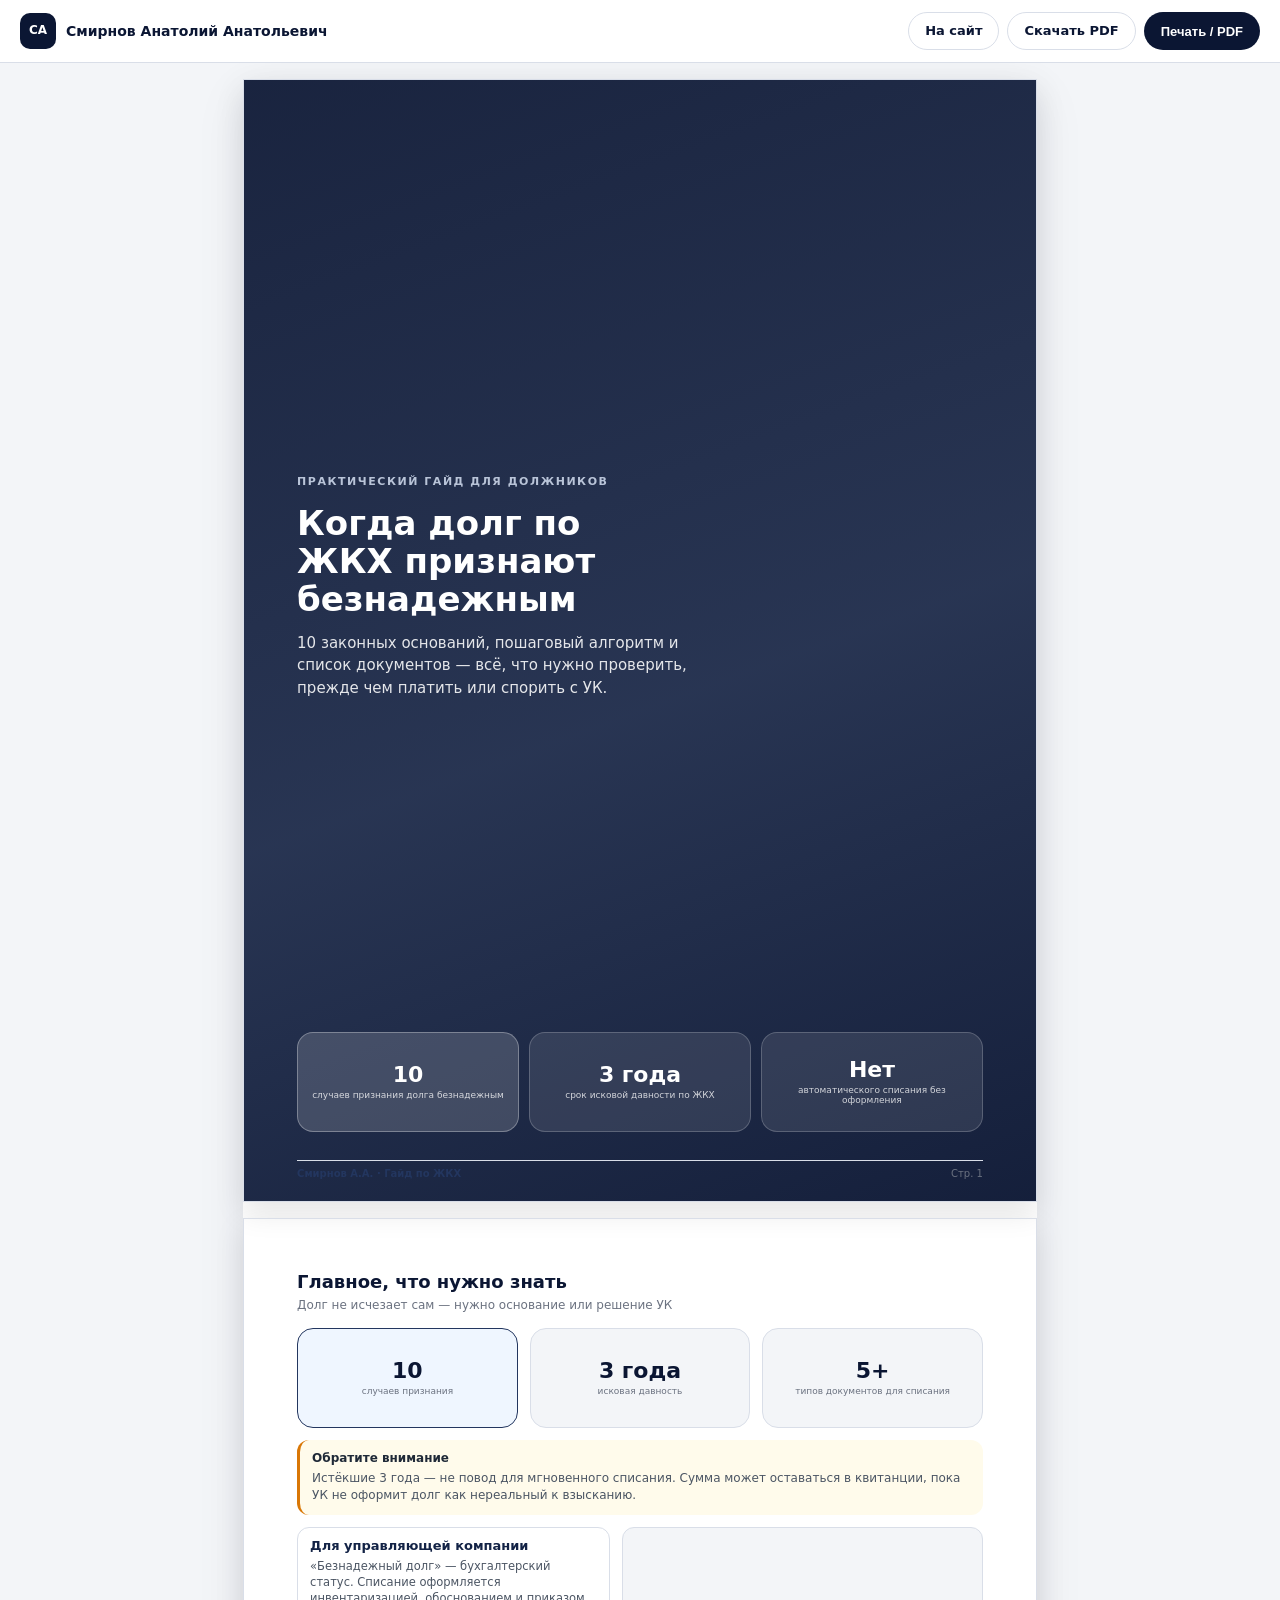
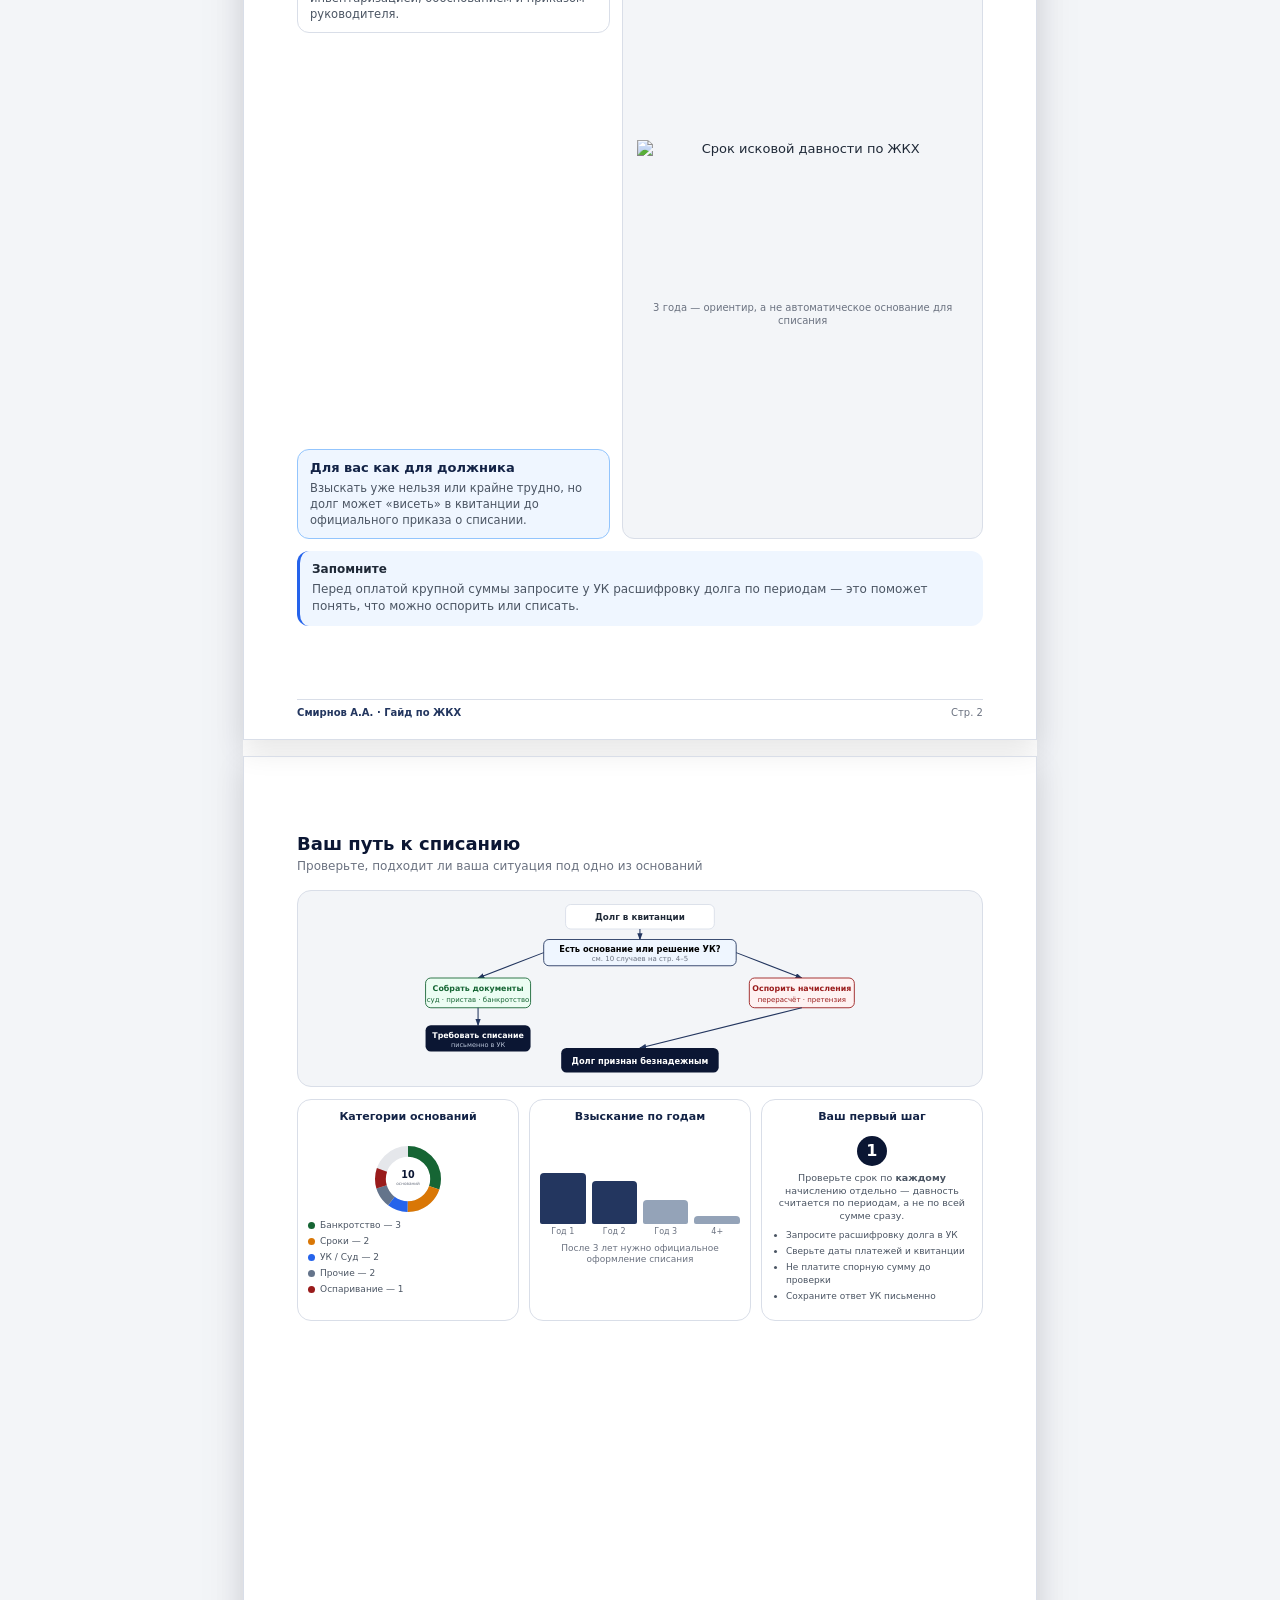
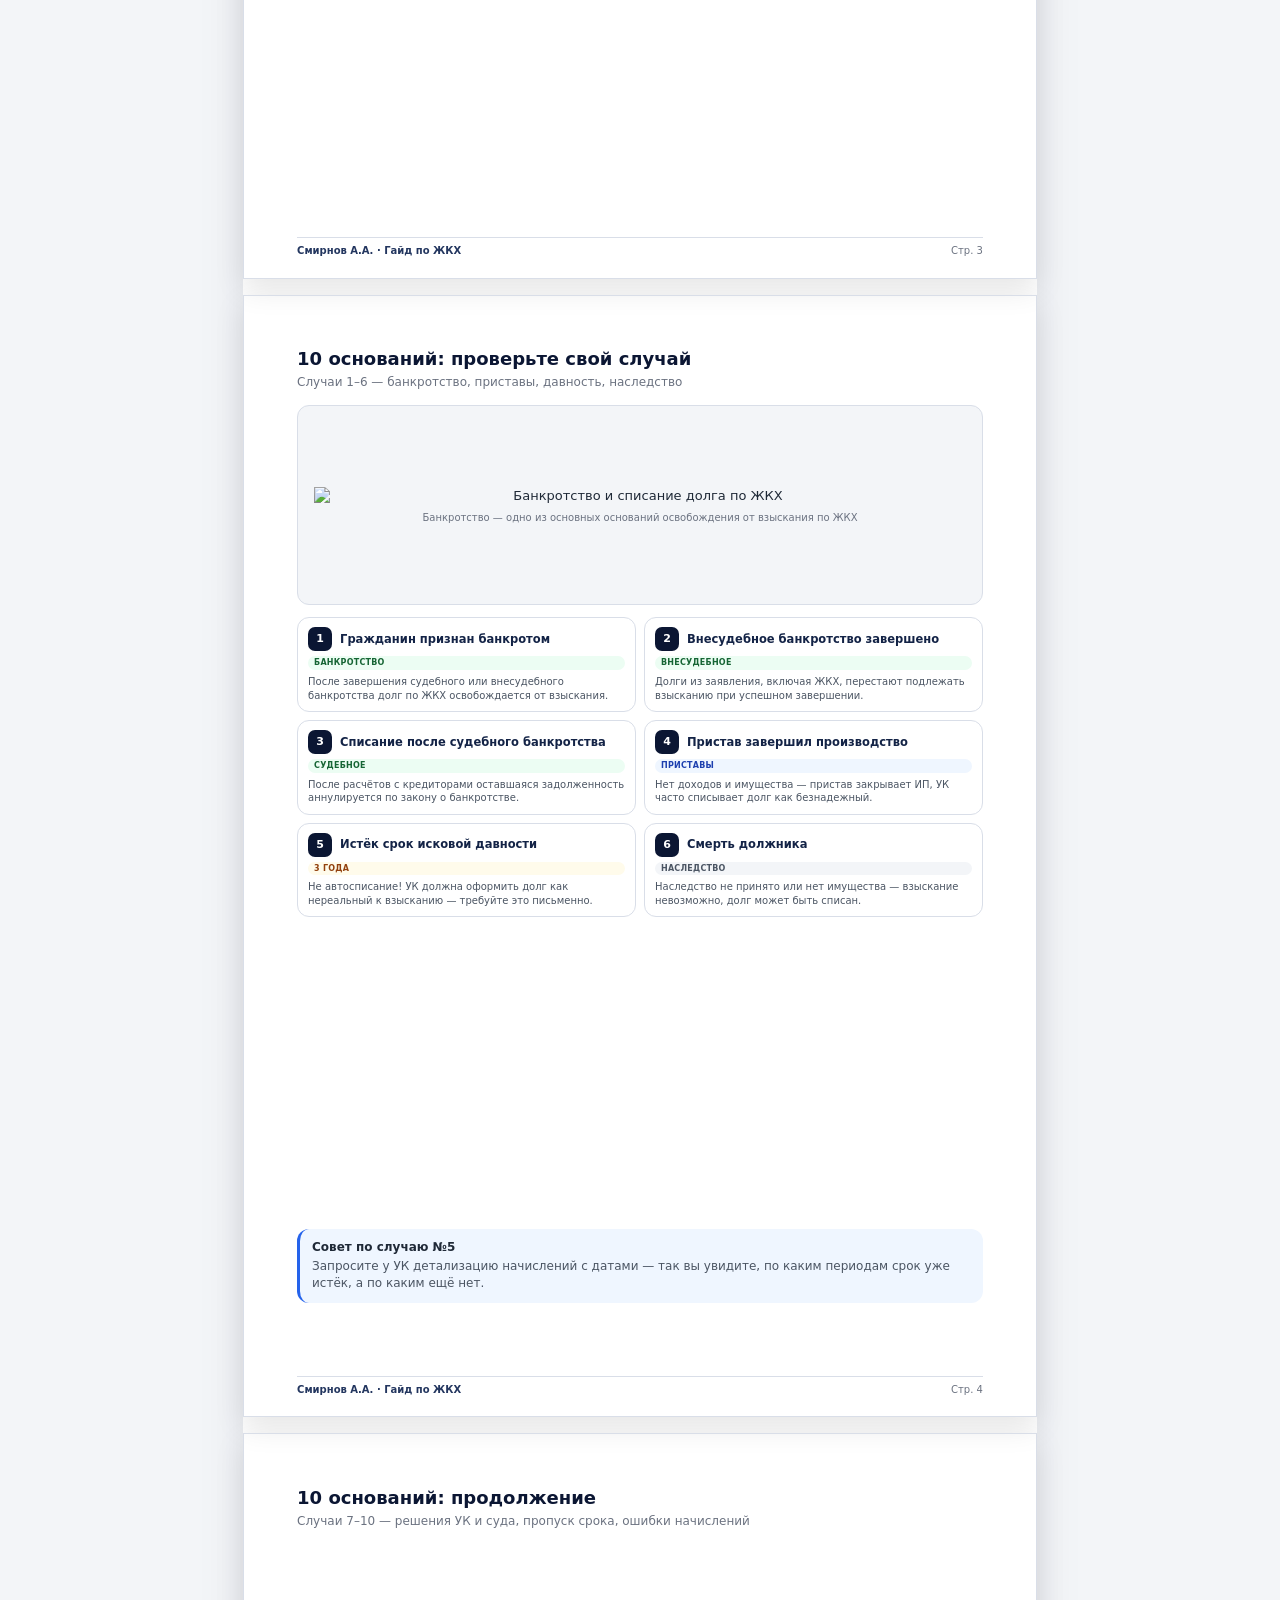
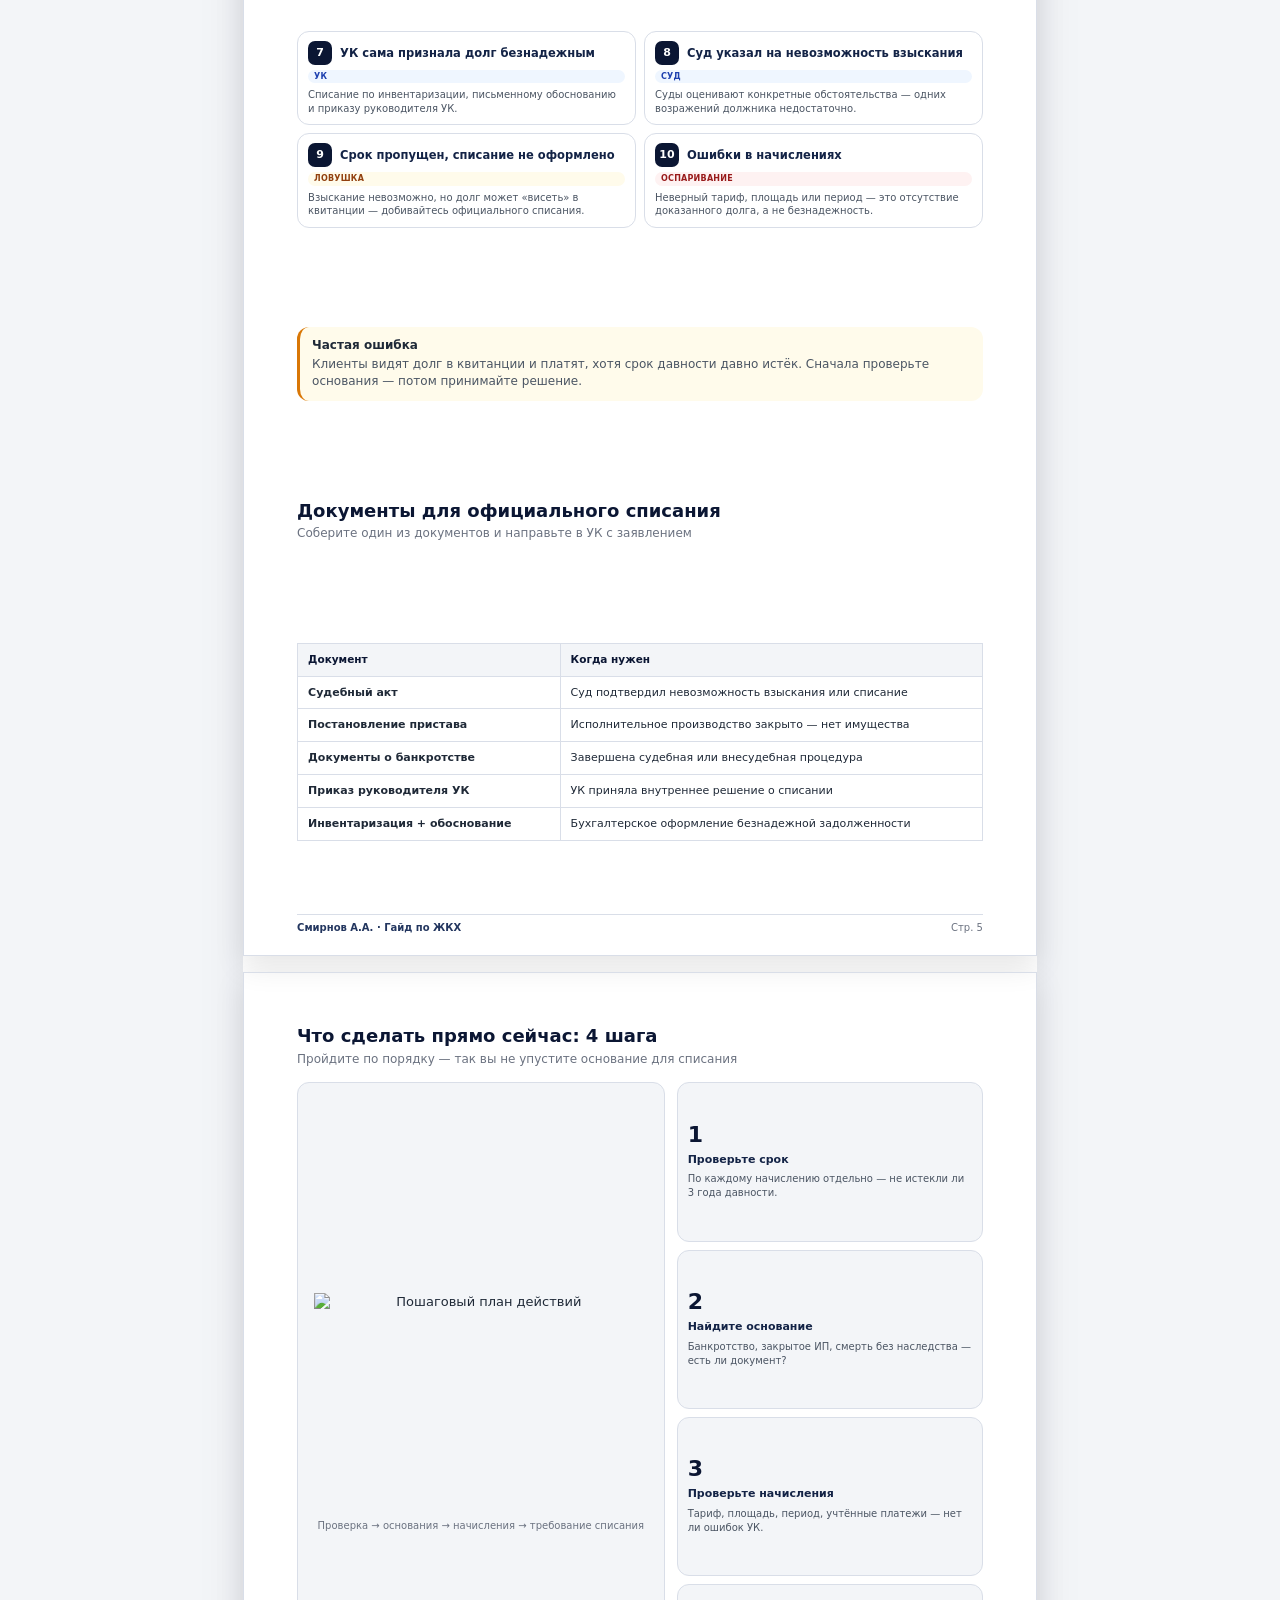
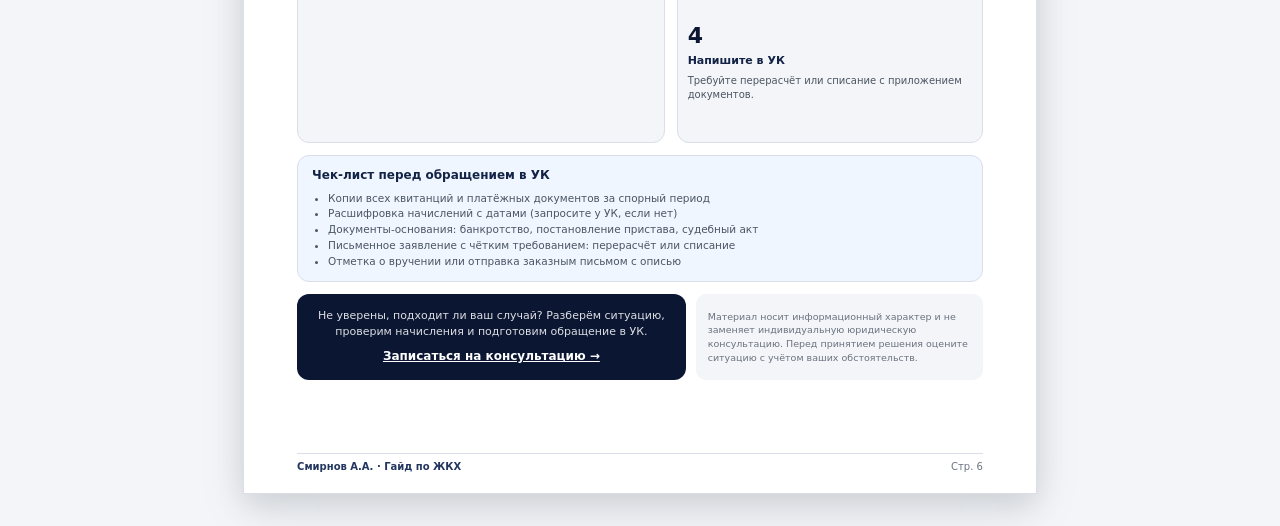
==== guide-zhkh-beznadezhnyj-dolg.html @ dc0bcacf "Update guide-zhkh-beznadezhnyj-dolg.html 20" ====
<!doctype html>
<html lang="ru">
  <head>
    <meta charset="utf-8" />
    <meta name="viewport" content="width=device-width, initial-scale=1" />
    <title>Гайд: признание долга по ЖКХ безнадежным — Смирнов А.А.</title>
    <meta
      name="description"
      content="Наглядный гайд: в каких случаях долг по ЖКХ может быть признан безнадежным и как добиться официального списания."
    />
    <link rel="stylesheet" href="guide-zhkh.css" />
  </head>
  <body>
    <div class="guide-toolbar">
      <a class="guide-toolbar__brand" href="index.html">
        <span class="guide-toolbar__mark">СА</span>
        <span>Смирнов Анатолий Анатольевич</span>
      </a>
      <div class="guide-toolbar__actions">
        <a class="btn btn--ghost" href="index.html#services">На сайт</a>
        <a class="btn btn--ghost" href="guides/zhkh-beznadezhnyj-dolg.pdf" download>Скачать PDF</a>
        <button class="btn btn--primary" type="button" onclick="window.print()">Печать / PDF</button>
      </div>
    </div>

    <article class="guide-document" id="guide">
      <!-- Стр. 1 — обложка -->
      <section class="cover" aria-label="Обложка">
        <div class="cover__hero">
          <p class="cover__eyebrow">Практический гайд для должников</p>
          <h1>Когда долг по ЖКХ признают безнадежным</h1>
          <p class="cover__lead">
            10 законных оснований, пошаговый алгоритм и список документов — всё, что нужно проверить, прежде чем платить или спорить с УК.
          </p>
        </div>

        <div class="square-row">
          <div class="square-tile square-tile--accent">
            <span class="square-tile__value">10</span>
            <span class="square-tile__label">случаев признания долга безнадежным</span>
          </div>
          <div class="square-tile">
            <span class="square-tile__value">3 года</span>
            <span class="square-tile__label">срок исковой давности по ЖКХ</span>
          </div>
          <div class="square-tile">
            <span class="square-tile__value">Нет</span>
            <span class="square-tile__label">автоматического списания без оформления</span>
          </div>
        </div>

        <footer class="page-footer">
          <span class="page-footer__brand">Смирнов А.А. · Гайд по ЖКХ</span>
          <span>Стр. 1</span>
        </footer>
      </section>

      <!-- Стр. 2 — введение -->
      <section class="page page--intro" aria-label="Главное правило">
        <div class="page__inner page__inner--spread">
          <div class="page-header">
            <h2>Главное, что нужно знать</h2>
            <p class="section-label">Долг не исчезает сам — нужно основание или решение УК</p>
          </div>

          <div class="square-row">
            <div class="square-tile square-tile--accent">
              <span class="square-tile__value">10</span>
              <span class="square-tile__label">случаев признания</span>
            </div>
            <div class="square-tile">
              <span class="square-tile__value">3 года</span>
              <span class="square-tile__label">исковая давность</span>
            </div>
            <div class="square-tile">
              <span class="square-tile__value">5+</span>
              <span class="square-tile__label">типов документов для списания</span>
            </div>
          </div>

          <div class="alert alert--warning">
            <strong>Обратите внимание</strong>
            <p>Истёкшие 3 года — не повод для мгновенного списания. Сумма может оставаться в квитанции, пока УК не оформит долг как нереальный к взысканию.</p>
          </div>

          <div class="intro-visual">
            <div class="intro-visual__text">
              <div class="info-box">
                <h3>Для управляющей компании</h3>
                <p>«Безнадежный долг» — бухгалтерский статус. Списание оформляется инвентаризацией, обоснованием и приказом руководителя.</p>
              </div>
              <div class="info-box info-box--you">
                <h3>Для вас как для должника</h3>
                <p>Взыскать уже нельзя или крайне трудно, но долг может «висеть» в квитанции до официального приказа о списании.</p>
              </div>
            </div>
            <figure class="figure-img figure-img--intro">
              <img src="assets/list2.jpg" alt="Срок исковой давности по ЖКХ"/>
              <figcaption>3 года — ориентир, а не автоматическое основание для списания</figcaption>
            </figure>
          </div>

          <div class="alert alert--info">
            <strong>Запомните</strong>
            <p>Перед оплатой крупной суммы запросите у УК расшифровку долга по периодам — это поможет понять, что можно оспорить или списать.</p>
          </div>
        </div>

        <footer class="page-footer">
          <span class="page-footer__brand">Смирнов А.А. · Гайд по ЖКХ</span>
          <span>Стр. 2</span>
        </footer>
      </section>

      <!-- Стр. 3 — схема и диаграммы -->
      <section class="page page--flow" aria-label="Схема и диаграммы">
        <div class="page__inner page__inner--spread">
          <div class="page-header">
            <h2>Ваш путь к списанию</h2>
            <p class="section-label">Проверьте, подходит ли ваша ситуация под одно из оснований</p>
          </div>

          <div class="flowchart-wrap">
            <svg class="flowchart" viewBox="0 0 500 200" role="img" aria-label="Схема пути к списанию долга">
              <defs>
                <marker id="arr" markerWidth="7" markerHeight="5" refX="6" refY="2.5" orient="auto">
                  <polygon points="0 0, 7 2.5, 0 5" fill="#23365f" />
                </marker>
              </defs>
              <rect x="165" y="4" width="170" height="28" rx="6" fill="#fff" stroke="#d9dee8" />
              <text x="250" y="22" text-anchor="middle" font-size="10" font-weight="700" fill="#1f2937">Долг в квитанции</text>
              <line x1="250" y1="32" x2="250" y2="44" stroke="#23365f" stroke-width="1.2" marker-end="url(#arr)" />
              <rect x="140" y="44" width="220" height="30" rx="6" fill="#eff6ff" stroke="#23365f" />
              <text x="250" y="58" text-anchor="middle" font-size="9.5" font-weight="700">Есть основание или решение УК?</text>
              <text x="250" y="69" text-anchor="middle" font-size="8" fill="#6b7280">см. 10 случаев на стр. 4–5</text>
              <line x1="140" y1="59" x2="65" y2="88" stroke="#23365f" stroke-width="1.2" marker-end="url(#arr)" />
              <line x1="360" y1="59" x2="435" y2="88" stroke="#23365f" stroke-width="1.2" marker-end="url(#arr)" />
              <rect x="5" y="88" width="120" height="34" rx="6" fill="#ecfdf3" stroke="#166534" />
              <text x="65" y="103" text-anchor="middle" font-size="9" font-weight="700" fill="#166534">Собрать документы</text>
              <text x="65" y="115" text-anchor="middle" font-size="8" fill="#166534">суд · пристав · банкротство</text>
              <rect x="375" y="88" width="120" height="34" rx="6" fill="#fef2f2" stroke="#991b1b" />
              <text x="435" y="103" text-anchor="middle" font-size="9" font-weight="700" fill="#991b1b">Оспорить начисления</text>
              <text x="435" y="115" text-anchor="middle" font-size="8" fill="#991b1b">перерасчёт · претензия</text>
              <line x1="65" y1="122" x2="65" y2="142" stroke="#23365f" stroke-width="1.2" marker-end="url(#arr)" />
              <line x1="435" y1="122" x2="250" y2="168" stroke="#23365f" stroke-width="1.2" marker-end="url(#arr)" />
              <rect x="5" y="142" width="120" height="30" rx="6" fill="#0b1633" />
              <text x="65" y="156" text-anchor="middle" font-size="9" font-weight="700" fill="#fff">Требовать списание</text>
              <text x="65" y="167" text-anchor="middle" font-size="7.5" fill="#b9c4d8">письменно в УК</text>
              <rect x="160" y="168" width="180" height="28" rx="6" fill="#0b1633" />
              <text x="250" y="186" text-anchor="middle" font-size="9.5" font-weight="700" fill="#fff">Долг признан безнадежным</text>
            </svg>
          </div>

          <div class="chart-square-row">
            <div class="chart-square">
              <h3>Категории оснований</h3>
              <div class="chart-square__body">
                <svg viewBox="0 0 120 120" width="72" height="72">
                  <circle cx="60" cy="60" r="46" fill="none" stroke="#e5e7eb" stroke-width="18" />
                  <circle cx="60" cy="60" r="46" fill="none" stroke="#166534" stroke-width="18" stroke-dasharray="87 289" transform="rotate(-90 60 60)" />
                  <circle cx="60" cy="60" r="46" fill="none" stroke="#d97706" stroke-width="18" stroke-dasharray="58 289" stroke-dashoffset="-87" transform="rotate(-90 60 60)" />
                  <circle cx="60" cy="60" r="46" fill="none" stroke="#2563eb" stroke-width="18" stroke-dasharray="29 289" stroke-dashoffset="-145" transform="rotate(-90 60 60)" />
                  <circle cx="60" cy="60" r="46" fill="none" stroke="#64748b" stroke-width="18" stroke-dasharray="29 289" stroke-dashoffset="-174" transform="rotate(-90 60 60)" />
                  <circle cx="60" cy="60" r="46" fill="none" stroke="#991b1b" stroke-width="18" stroke-dasharray="29 289" stroke-dashoffset="-203" transform="rotate(-90 60 60)" />
                  <circle cx="60" cy="60" r="26" fill="#fff" />
                  <text x="60" y="58" text-anchor="middle" font-size="16" font-weight="800" fill="#0b1633">10</text>
                  <text x="60" y="70" text-anchor="middle" font-size="7" fill="#6b7280">оснований</text>
                </svg>
                <div class="pie-legend">
                  <div><span class="dot" style="background:#166534"></span>Банкротство — 3</div>
                  <div><span class="dot" style="background:#d97706"></span>Сроки — 2</div>
                  <div><span class="dot" style="background:#2563eb"></span>УК / Суд — 2</div>
                  <div><span class="dot" style="background:#64748b"></span>Прочие — 2</div>
                  <div><span class="dot" style="background:#991b1b"></span>Оспаривание — 1</div>
                </div>
              </div>
            </div>
            <div class="chart-square">
              <h3>Взыскание по годам</h3>
              <div class="chart-square__body">
                <div class="chart-bars">
                  <div class="chart-bar">
                    <div class="chart-bar__fill" style="height:88%"></div>
                    <span>Год 1</span>
                  </div>
                  <div class="chart-bar">
                    <div class="chart-bar__fill" style="height:68%"></div>
                    <span>Год 2</span>
                  </div>
                  <div class="chart-bar">
                    <div class="chart-bar__fill chart-bar__fill--light" style="height:38%"></div>
                    <span>Год 3</span>
                  </div>
                  <div class="chart-bar">
                    <div class="chart-bar__fill chart-bar__fill--light" style="height:12%"></div>
                    <span>4+</span>
                  </div>
                </div>
                <p style="margin:6px 0 0;font-size:9px;color:#6b7280;text-align:center;line-height:1.3">После 3 лет нужно официальное оформление списания</p>
              </div>
            </div>
            <div class="chart-square tip-square">
              <h3>Ваш первый шаг</h3>
              <div class="chart-square__body" style="align-items:stretch">
                <div class="tip-square__icon">1</div>
                <p>Проверьте срок по <strong>каждому</strong> начислению отдельно — давность считается по периодам, а не по всей сумме сразу.</p>
                <ul class="tip-list">
                  <li>Запросите расшифровку долга в УК</li>
                  <li>Сверьте даты платежей и квитанции</li>
                  <li>Не платите спорную сумму до проверки</li>
                  <li>Сохраните ответ УК письменно</li>
                </ul>
              </div>
            </div>
          </div>
        </div>

        <footer class="page-footer">
          <span class="page-footer__brand">Смирнов А.А. · Гайд по ЖКХ</span>
          <span>Стр. 3</span>
        </footer>
      </section>

      <!-- Стр. 4 — основания 1–6 -->
      <section class="page page--cases" aria-label="Основания 1–6">
        <div class="page__inner page__inner--spread">
          <div class="page-header">
            <h2>10 оснований: проверьте свой случай</h2>
            <p class="section-label">Случаи 1–6 — банкротство, приставы, давность, наследство</p>
          </div>

          <figure class="figure-img figure-img--xl">
            <img src="assets/guide-zhkh-bankruptcy.png" alt="Банкротство и списание долга по ЖКХ" />
            <figcaption>Банкротство — одно из основных оснований освобождения от взыскания по ЖКХ</figcaption>
          </figure>

          <div class="cases-grid">
            <article class="case-card">
              <div class="case-card__head">
                <div class="case-card__num">1</div>
                <h3>Гражданин признан банкротом</h3>
              </div>
              <span class="badge badge--success">Банкротство</span>
              <p>После завершения судебного или внесудебного банкротства долг по ЖКХ освобождается от взыскания.</p>
            </article>
            <article class="case-card">
              <div class="case-card__head">
                <div class="case-card__num">2</div>
                <h3>Внесудебное банкротство завершено</h3>
              </div>
              <span class="badge badge--success">Внесудебное</span>
              <p>Долги из заявления, включая ЖКХ, перестают подлежать взысканию при успешном завершении.</p>
            </article>
            <article class="case-card">
              <div class="case-card__head">
                <div class="case-card__num">3</div>
                <h3>Списание после судебного банкротства</h3>
              </div>
              <span class="badge badge--success">Судебное</span>
              <p>После расчётов с кредиторами оставшаяся задолженность аннулируется по закону о банкротстве.</p>
            </article>
            <article class="case-card">
              <div class="case-card__head">
                <div class="case-card__num">4</div>
                <h3>Пристав завершил производство</h3>
              </div>
              <span class="badge badge--info">Приставы</span>
              <p>Нет доходов и имущества — пристав закрывает ИП, УК часто списывает долг как безнадежный.</p>
            </article>
            <article class="case-card">
              <div class="case-card__head">
                <div class="case-card__num">5</div>
                <h3>Истёк срок исковой давности</h3>
              </div>
              <span class="badge badge--warning">3 года</span>
              <p>Не автосписание! УК должна оформить долг как нереальный к взысканию — требуйте это письменно.</p>
            </article>
            <article class="case-card">
              <div class="case-card__head">
                <div class="case-card__num">6</div>
                <h3>Смерть должника</h3>
              </div>
              <span class="badge badge--neutral">Наследство</span>
              <p>Наследство не принято или нет имущества — взыскание невозможно, долг может быть списан.</p>
            </article>
          </div>

          <div class="alert alert--info">
            <strong>Совет по случаю №5</strong>
            <p>Запросите у УК детализацию начислений с датами — так вы увидите, по каким периодам срок уже истёк, а по каким ещё нет.</p>
          </div>
        </div>

        <footer class="page-footer">
          <span class="page-footer__brand">Смирнов А.А. · Гайд по ЖКХ</span>
          <span>Стр. 4</span>
        </footer>
      </section>

      <!-- Стр. 5 — основания 7–10 + документы -->
      <section class="page" aria-label="Основания 7–10 и документы">
        <div class="page__inner page__inner--spread">
          <div class="page-header">
            <h2>10 оснований: продолжение</h2>
            <p class="section-label">Случаи 7–10 — решения УК и суда, пропуск срока, ошибки начислений</p>
          </div>

          <div class="cases-grid" style="flex:0">
            <article class="case-card">
              <div class="case-card__head">
                <div class="case-card__num">7</div>
                <h3>УК сама признала долг безнадежным</h3>
              </div>
              <span class="badge badge--info">УК</span>
              <p>Списание по инвентаризации, письменному обоснованию и приказу руководителя УК.</p>
            </article>
            <article class="case-card">
              <div class="case-card__head">
                <div class="case-card__num">8</div>
                <h3>Суд указал на невозможность взыскания</h3>
              </div>
              <span class="badge badge--info">Суд</span>
              <p>Суды оценивают конкретные обстоятельства — одних возражений должника недостаточно.</p>
            </article>
            <article class="case-card">
              <div class="case-card__head">
                <div class="case-card__num">9</div>
                <h3>Срок пропущен, списание не оформлено</h3>
              </div>
              <span class="badge badge--warning">Ловушка</span>
              <p>Взыскание невозможно, но долг может «висеть» в квитанции — добивайтесь официального списания.</p>
            </article>
            <article class="case-card">
              <div class="case-card__head">
                <div class="case-card__num">10</div>
                <h3>Ошибки в начислениях</h3>
              </div>
              <span class="badge badge--danger">Оспаривание</span>
              <p>Неверный тариф, площадь или период — это отсутствие доказанного долга, а не безнадежность.</p>
            </article>
          </div>

          <div class="alert alert--warning">
            <strong>Частая ошибка</strong>
            <p>Клиенты видят долг в квитанции и платят, хотя срок давности давно истёк. Сначала проверьте основания — потом принимайте решение.</p>
          </div>

          <div class="page-header">
            <h2>Документы для официального списания</h2>
            <p class="section-label">Соберите один из документов и направьте в УК с заявлением</p>
          </div>

          <table>
            <thead>
              <tr>
                <th>Документ</th>
                <th>Когда нужен</th>
              </tr>
            </thead>
            <tbody>
              <tr>
                <td><strong>Судебный акт</strong></td>
                <td>Суд подтвердил невозможность взыскания или списание</td>
              </tr>
              <tr>
                <td><strong>Постановление пристава</strong></td>
                <td>Исполнительное производство закрыто — нет имущества</td>
              </tr>
              <tr>
                <td><strong>Документы о банкротстве</strong></td>
                <td>Завершена судебная или внесудебная процедура</td>
              </tr>
              <tr>
                <td><strong>Приказ руководителя УК</strong></td>
                <td>УК приняла внутреннее решение о списании</td>
              </tr>
              <tr>
                <td><strong>Инвентаризация + обоснование</strong></td>
                <td>Бухгалтерское оформление безнадежной задолженности</td>
              </tr>
            </tbody>
          </table>
        </div>

        <footer class="page-footer">
          <span class="page-footer__brand">Смирнов А.А. · Гайд по ЖКХ</span>
          <span>Стр. 5</span>
        </footer>
      </section>

      <!-- Стр. 6 — алгоритм и CTA -->
      <section class="page page--steps" aria-label="Алгоритм действий">
        <div class="page__inner page__inner--spread">
          <div class="page-header">
            <h2>Что сделать прямо сейчас: 4 шага</h2>
            <p class="section-label">Пройдите по порядку — так вы не упустите основание для списания</p>
          </div>

          <div class="steps-hero">
            <figure class="figure-img figure-img--hero">
              <img src="assets/guide-zhkh-steps.png" alt="Пошаговый план действий" />
              <figcaption>Проверка → основания → начисления → требование списания</figcaption>
            </figure>
            <div class="steps-row">
            <div class="step-card">
              <div class="step-card__num">1</div>
              <strong>Проверьте срок</strong>
              <p>По каждому начислению отдельно — не истекли ли 3 года давности.</p>
            </div>
            <div class="step-card">
              <div class="step-card__num">2</div>
              <strong>Найдите основание</strong>
              <p>Банкротство, закрытое ИП, смерть без наследства — есть ли документ?</p>
            </div>
            <div class="step-card">
              <div class="step-card__num">3</div>
              <strong>Проверьте начисления</strong>
              <p>Тариф, площадь, период, учтённые платежи — нет ли ошибок УК.</p>
            </div>
            <div class="step-card">
              <div class="step-card__num">4</div>
              <strong>Напишите в УК</strong>
              <p>Требуйте перерасчёт или списание с приложением документов.</p>
            </div>
            </div>
          </div>

          <div class="checklist">
            <h3>Чек-лист перед обращением в УК</h3>
            <ul>
              <li>Копии всех квитанций и платёжных документов за спорный период</li>
              <li>Расшифровка начислений с датами (запросите у УК, если нет)</li>
              <li>Документы-основания: банкротство, постановление пристава, судебный акт</li>
              <li>Письменное заявление с чётким требованием: перерасчёт или списание</li>
              <li>Отметка о вручении или отправка заказным письмом с описью</li>
            </ul>
          </div>

          <div class="bottom-row">
            <div class="cta-box">
              <p>Не уверены, подходит ли ваш случай? Разберём ситуацию, проверим начисления и подготовим обращение в УК.</p>
              <a href="index.html#request">Записаться на консультацию →</a>
            </div>
            <p class="disclaimer">
              Материал носит информационный характер и не заменяет индивидуальную юридическую консультацию. Перед принятием решения оцените ситуацию с учётом ваших обстоятельств.
            </p>
          </div>
        </div>

        <footer class="page-footer">
          <span class="page-footer__brand">Смирнов А.А. · Гайд по ЖКХ</span>
          <span>Стр. 6</span>
        </footer>
      </section>
    </article>
  </body>
</html>
---- guide-zhkh.css ----
:root {
  --navy: #0b1633;
  --navy-soft: #132346;
  --navy-muted: #23365f;
  --gray-900: #1f2937;
  --gray-700: #4b5563;
  --gray-500: #6b7280;
  --gray-200: #e5e7eb;
  --gray-100: #f3f5f8;
  --white: #ffffff;
  --line: #d9dee8;
  --success: #166534;
  --success-bg: #ecfdf3;
  --warning: #92400e;
  --warning-bg: #fffbeb;
  --danger: #991b1b;
  --danger-bg: #fef2f2;
  --info: #1e40af;
  --info-bg: #eff6ff;
  --page-pad-x: 14mm;
  --page-pad-top: 14mm;
  --page-pad-bottom: 18mm;
  --footer-h: 12mm;
}

* { box-sizing: border-box; }

html { scroll-behavior: smooth; }

body {
  margin: 0;
  color: var(--gray-900);
  font-family: Inter, system-ui, -apple-system, BlinkMacSystemFont, "Segoe UI", sans-serif;
  background: var(--gray-100);
  line-height: 1.45;
  font-size: 13px;
}

a { color: var(--navy-muted); }

.guide-toolbar {
  position: sticky;
  top: 0;
  z-index: 50;
  display: flex;
  align-items: center;
  justify-content: space-between;
  gap: 16px;
  padding: 12px 20px;
  border-bottom: 1px solid var(--line);
  background: rgb(255 255 255 / 94%);
  backdrop-filter: blur(12px);
}

.guide-toolbar__brand {
  display: flex;
  align-items: center;
  gap: 10px;
  color: var(--navy);
  font-weight: 800;
  text-decoration: none;
  font-size: 14px;
}

.guide-toolbar__mark {
  display: grid;
  width: 36px;
  height: 36px;
  place-items: center;
  border-radius: 10px;
  color: var(--white);
  font-size: 12px;
  background: var(--navy);
}

.guide-toolbar__actions { display: flex; gap: 8px; flex-wrap: wrap; }

.btn {
  display: inline-flex;
  align-items: center;
  justify-content: center;
  min-height: 38px;
  padding: 0 16px;
  border: 1px solid transparent;
  border-radius: 999px;
  font-weight: 700;
  font-size: 13px;
  text-decoration: none;
  cursor: pointer;
}

.btn--primary { color: var(--white); background: var(--navy); }
.btn--primary:hover { background: var(--navy-soft); }
.btn--ghost { color: var(--navy); border-color: var(--line); background: var(--white); }

.guide-document {
  width: min(210mm, calc(100% - 24px));
  margin: 16px auto 32px;
  background: var(--white);
  box-shadow: 0 16px 48px rgb(11 22 51 / 8%);
}

/*.page,
.cover {
  margin-bottom: 12px;
  box-shadow: 0 8px 24px rgb(0 0 0 / 8%);
}*/

.page,
.cover {
  margin-bottom: 16px;
  border: 1px solid var(--line);
  box-shadow: 0 10px 28px rgb(0 0 0 / 10%);
}

.page,
.cover {
  position: relative;
  display: flex;
  flex-direction: column;
  width: 210mm;
  height: 297mm;
  padding: var(--page-pad-top) var(--page-pad-x) var(--page-pad-bottom);
  break-after: page;
  page-break-after: always;
  overflow: hidden;
}

.page:last-child,
.cover:last-child {
  break-after: auto;
  page-break-after: auto;
}

.page__inner {
  display: flex;
  flex: 1;
  flex-direction: column;
  gap: 12px;
  padding-bottom: var(--footer-h);
}

.page__inner--spread { justify-content: space-between; }

.page--flow .page__inner { padding-top: 6mm; }

.page-footer {
  position: absolute;
  right: var(--page-pad-x);
  bottom: 5mm;
  left: var(--page-pad-x);
  display: flex;
  align-items: center;
  justify-content: space-between;
  padding-top: 6px;
  border-top: 1px solid var(--line);
  color: var(--gray-500);
  font-size: 10px;
}

.page-footer__brand { color: var(--navy-muted); font-weight: 600; }

.cover {
  color: var(--white);
  background:
    linear-gradient(160deg, rgb(11 22 51 / 94%) 0%, rgb(17 31 64 / 90%) 55%, rgb(11 22 51 / 96%) 100%),
    url("assets/guide-zhkh-cover.png") center / cover no-repeat;
}

.cover__hero {
  flex: 1;
  display: flex;
  flex-direction: column;
  justify-content: center;
  gap: 14px;
  padding: 6mm 0 4mm;
}

.cover__eyebrow {
  margin: 0;
  color: #b9c4d8;
  font-size: 11px;
  font-weight: 800;
  letter-spacing: 0.14em;
  text-transform: uppercase;
}

.cover h1 {
  margin: 0;
  max-width: 16ch;
  font-size: 34px;
  line-height: 1.12;
}

.cover__lead {
  margin: 0;
  max-width: 42ch;
  color: rgb(255 255 255 / 88%);
  font-size: 15px;
  line-height: 1.5;
}

.square-row,
.dual-box,
.intro-visual,
.steps-hero,
.cases-grid,
.steps-row,
.bottom-row,
.page-split,
.chart-square-row {
  break-inside: avoid;
}

.square-row {
  display: flex;
  flex-wrap: wrap;
  gap: 10px;
}

.square-tile {
  display: flex;
  flex-direction: column;
  align-items: center;
  justify-content: center;
  height: 100px;
  flex: 1;
  padding: 8px;
  border: 1px solid var(--line);
  border-radius: 16px;
  text-align: center;
  background: var(--gray-100);
  break-inside: avoid;
  page-break-inside: avoid;
}

.cover .square-tile {
  border-color: rgb(255 255 255 / 20%);
  background: rgb(255 255 255 / 10%);
}

.square-tile__value {
  display: block;
  color: var(--navy);
  font-size: 22px;
  font-weight: 900;
  line-height: 1;
}

.cover .square-tile__value { color: var(--white); }

.square-tile__label {
  margin-top: 4px;
  color: var(--gray-500);
  font-size: 9px;
  line-height: 1.2;
}

.cover .square-tile__label { color: rgb(255 255 255 / 78%); }

.square-tile--accent {
  border-color: var(--navy-muted);
  background: var(--info-bg);
}

.cover .square-tile--accent {
  border-color: rgb(255 255 255 / 30%);
  background: rgb(255 255 255 / 16%);
}

h2 {
  margin: 0;
  color: var(--navy);
  font-size: 18px;
  line-height: 1.2;
}

.section-label {
  margin: 4px 0 0;
  color: var(--gray-500);
  font-size: 12px;
}

h3 {
  margin: 0 0 4px;
  color: var(--navy-soft);
  font-size: 13px;
  line-height: 1.25;
}

.page-header { margin-bottom: 2px; }

.alert,
.info-box,
.figure-img,
.chart-square,
.flowchart-wrap,
.case-card,
.step-card,
.checklist,
.cta-box,
table {
  break-inside: avoid;
  page-break-inside: avoid;
}

.alert {
  padding: 10px 12px;
  border-radius: 12px;
  border-left: 3px solid;
  font-size: 12px;
}

.alert--warning { border-color: #d97706; background: var(--warning-bg); }
.alert--info { border-color: #2563eb; background: var(--info-bg); }

.alert strong {
  display: block;
  margin-bottom: 2px;
  color: var(--gray-900);
  font-size: 12px;
}

.alert p { margin: 0; color: var(--gray-700); }

.dual-box {
  display: grid;
  grid-template-columns: 1fr 1fr;
  gap: 10px;
}

.info-box {
  padding: 10px 12px;
  border: 1px solid var(--line);
  border-radius: 12px;
  background: var(--white);
}

.info-box p {
  margin: 0;
  color: var(--gray-700);
  font-size: 11.5px;
  line-height: 1.4;
}

.info-box--you {
  border-color: #93c5fd;
  background: var(--info-bg);
}

.figure-img {
  margin: 0;
  padding: 8px;
  border: 1px solid var(--line);
  border-radius: 12px;
  text-align: center;
  background: var(--gray-100);
}

.figure-img img {
  display: block;
  width: auto;
  max-width: 100%;
  height: auto;
  max-height: 82px;
  margin: 0 auto;
  object-fit: contain;
}

.figure-img--md img { max-height: 96px; }
.figure-img--lg img { max-height: 110px; }

.intro-visual {
  display: grid;
  grid-template-columns: 1fr 1.15fr;
  gap: 12px;
  flex: 1;
  align-items: stretch;
  min-height: 0;
}

.intro-visual__text {
  display: flex;
  flex-direction: column;
  justify-content: space-between;
  gap: 10px;
}

.page--intro .square-row { gap: 12px; }
.page--intro .square-tile { padding: 6px 4px; }

.figure-img--intro {
  display: flex;
  flex-direction: column;
  justify-content: center;
  height: 100%;
  min-height: 168px;
  padding: 14px;
}

.figure-img--intro img {
  width: 100%;
  max-width: 100%;
  max-height: 155px;
  flex: 1;
  object-fit: contain;
}

.page--cases .figure-img--xl {
  flex: 0 0 auto;
  display: flex;
  flex-direction: column;
  justify-content: center;
  min-height: 200px;
  padding: 14px 16px;
}

.figure-img--xl img {
  width: 100%;
  max-width: 100%;
  max-height: 192px;
  object-fit: contain;
}

.steps-hero {
  display: grid;
  grid-template-columns: 1.2fr 1fr;
  gap: 12px;
  flex: 1;
  align-items: stretch;
  min-height: 0;
}

.figure-img--hero {
  display: flex;
  flex-direction: column;
  justify-content: center;
  height: 100%;
  min-height: 210px;
  padding: 16px;
}

.figure-img--hero img {
  width: 100%;
  max-width: 100%;
  max-height: 220px;
  flex: 1;
  object-fit: contain;
}

.page--steps .steps-row {
  display: flex;
  flex-direction: column;
  justify-content: space-between;
  gap: 8px;
  height: 100%;
}

.page--steps .step-card {
  flex: 1;
  display: flex;
  flex-direction: column;
  justify-content: center;
}

.figure-img figcaption {
  margin-top: 6px;
  color: var(--gray-500);
  font-size: 10px;
  line-height: 1.3;
}

.chart-square-row {
  display: grid;
  grid-template-columns: repeat(3, 1fr);
  gap: 10px;
  flex: 1;
}

.chart-square {
  display: flex;
  flex-direction: column;
  min-height: 0;
  aspect-ratio: 1;
  padding: 10px;
  border: 1px solid var(--line);
  border-radius: 14px;
  background: var(--white);
  overflow: hidden;
}

.chart-square h3 {
  margin: 0 0 6px;
  font-size: 11px;
  text-align: center;
}

.chart-square__body {
  flex: 1;
  display: flex;
  flex-direction: column;
  align-items: center;
  justify-content: center;
  min-height: 0;
}

.flowchart-wrap {
  padding: 10px 12px;
  border: 1px solid var(--line);
  border-radius: 14px;
  background: var(--gray-100);
}

.flowchart { width: 100%; max-height: 175px; height: auto; display: block; }

.chart-bars {
  display: flex;
  align-items: flex-end;
  gap: 6px;
  width: 100%;
  height: 64px;
}

.chart-bar {
  flex: 1;
  display: flex;
  flex-direction: column;
  align-items: center;
  gap: 3px;
  height: 100%;
  justify-content: flex-end;
}

.chart-bar__fill {
  width: 100%;
  border-radius: 4px 4px 2px 2px;
  background: var(--navy-muted);
}

.chart-bar__fill--light { background: #94a3b8; }

.chart-bar span {
  color: var(--gray-500);
  font-size: 8px;
  text-align: center;
  line-height: 1.2;
}

.pie-legend {
  display: flex;
  flex-direction: column;
  gap: 3px;
  width: 100%;
  margin-top: 4px;
}

.pie-legend div {
  display: flex;
  align-items: center;
  gap: 5px;
  font-size: 9px;
  color: var(--gray-700);
}

.dot {
  width: 7px;
  height: 7px;
  border-radius: 50%;
  flex-shrink: 0;
}

.tip-square { text-align: left; }

.tip-square__icon {
  display: grid;
  width: 30px;
  height: 30px;
  margin: 0 auto 6px;
  place-items: center;
  border-radius: 50%;
  color: var(--white);
  font-size: 16px;
  font-weight: 900;
  background: var(--navy);
}

.tip-square p {
  margin: 0 0 6px;
  color: var(--gray-700);
  font-size: 9.5px;
  line-height: 1.35;
  text-align: center;
}

.tip-list {
  margin: 0;
  padding: 0 0 0 14px;
  color: var(--gray-700);
  font-size: 9px;
  line-height: 1.45;
}

.tip-list li + li { margin-top: 3px; }

.cases-grid {
  display: grid;
  grid-template-columns: repeat(2, 1fr);
  gap: 8px;
  flex: 1;
  align-content: start;
}

.case-card {
  display: flex;
  flex-direction: column;
  gap: 5px;
  padding: 9px 10px;
  border: 1px solid var(--line);
  border-radius: 12px;
  background: var(--white);
}

.case-card__head {
  display: flex;
  align-items: center;
  gap: 8px;
}

.case-card__num {
  display: grid;
  width: 24px;
  height: 24px;
  flex-shrink: 0;
  place-items: center;
  border-radius: 7px;
  color: var(--white);
  font-weight: 800;
  font-size: 11px;
  background: var(--navy);
}

.case-card h3 { margin: 0; flex: 1; font-size: 11.5px; }

.case-card p {
  margin: 0;
  color: var(--gray-700);
  font-size: 10px;
  line-height: 1.35;
}

.badge {
  display: inline-block;
  padding: 1px 6px;
  border-radius: 999px;
  font-size: 8px;
  font-weight: 700;
  text-transform: uppercase;
  letter-spacing: 0.03em;
}

.badge--success { color: var(--success); background: var(--success-bg); }
.badge--warning { color: var(--warning); background: var(--warning-bg); }
.badge--danger { color: var(--danger); background: var(--danger-bg); }
.badge--info { color: var(--info); background: var(--info-bg); }
.badge--neutral { color: var(--gray-700); background: var(--gray-100); }

.page-split {
  display: grid;
  grid-template-columns: 1fr 1fr;
  gap: 10px;
  flex: 1;
  align-content: start;
}

table {
  width: 100%;
  border-collapse: collapse;
  font-size: 11px;
}

th, td {
  padding: 8px 10px;
  border: 1px solid var(--line);
  text-align: left;
  vertical-align: top;
}

th { color: var(--navy); background: var(--gray-100); font-size: 10.5px; }

.steps-row {
  display: grid;
  grid-template-columns: repeat(4, 1fr);
  gap: 10px;
}

.step-card {
  padding: 12px 10px;
  border: 1px solid var(--line);
  border-radius: 12px;
  background: var(--gray-100);
}

.step-card__num {
  color: var(--navy);
  font-size: 22px;
  font-weight: 900;
  line-height: 1;
}

.step-card strong {
  display: block;
  margin-top: 6px;
  font-size: 11px;
  color: var(--navy-soft);
}

.step-card p {
  margin: 5px 0 0;
  color: var(--gray-700);
  font-size: 10px;
  line-height: 1.4;
}

.checklist {
  padding: 12px 14px;
  border: 1px solid var(--line);
  border-radius: 12px;
  background: var(--info-bg);
}

.checklist h3 { margin-bottom: 8px; font-size: 12px; }

.checklist ul {
  margin: 0;
  padding: 0 0 0 16px;
  color: var(--gray-700);
  font-size: 10.5px;
  line-height: 1.5;
}

.bottom-row {
  display: grid;
  grid-template-columns: 1.15fr 0.85fr;
  gap: 10px;
  align-items: stretch;
}

.cta-box {
  display: flex;
  flex-direction: column;
  justify-content: center;
  padding: 14px;
  border-radius: 12px;
  color: var(--white);
  text-align: center;
  background: var(--navy);
}

.cta-box p {
  margin: 0 0 8px;
  color: rgb(255 255 255 / 86%);
  font-size: 11px;
  line-height: 1.45;
}

.cta-box a {
  color: var(--white);
  font-weight: 800;
  font-size: 12px;
}

.disclaimer {
  display: flex;
  align-items: center;
  margin: 0;
  padding: 10px 12px;
  border-radius: 10px;
  color: var(--gray-500);
  font-size: 9.5px;
  line-height: 1.45;
  background: var(--gray-100);
}

@media print {
  html, body {
    width: 210mm;
    margin: 0;
    padding: 0;
    background: var(--white);
  }

  .guide-toolbar {
    display: none;
  }

  .guide-document {
    width: 210mm;
    margin: 0;
    box-shadow: none;
  }

  .page,
  .cover {
    width: 210mm;
    height: 297mm;
    min-height: 297mm;
    overflow: hidden;
    break-after: page;
    page-break-after: always;
  }

  .page:last-child,
  .cover:last-child {
    break-after: auto;
    page-break-after: auto;
  }

  a {
    color: inherit;
    text-decoration: none;
  }
}

@page {
  size: A4;
  margin: 0;
}

@media (max-width: 800px) {
  .chart-square-row,
  .dual-box,
  .cases-grid,
  .steps-row,
  .bottom-row,
  .page-split,
  .intro-visual,
  .steps-hero {
    grid-template-columns: 1fr;
  }

  .page--steps .steps-row {
    display: grid;
    grid-template-columns: 1fr 1fr;
  }

  .square-row { justify-content: center; }
  .chart-square { aspect-ratio: auto; min-height: 160px; }
}


/*:root {
  --navy: #0b1633;
  --navy-soft: #132346;
  --navy-muted: #23365f;
  --gray-900: #1f2937;
  --gray-700: #4b5563;
  --gray-500: #6b7280;
  --gray-200: #e5e7eb;
  --gray-100: #f3f5f8;
  --white: #ffffff;
  --line: #d9dee8;
  --success: #166534;
  --success-bg: #ecfdf3;
  --warning: #92400e;
  --warning-bg: #fffbeb;
  --danger: #991b1b;
  --danger-bg: #fef2f2;
  --info: #1e40af;
  --info-bg: #eff6ff;
  --page-pad-x: 14mm;
  --page-pad-top: 14mm;
  --page-pad-bottom: 18mm;
  --footer-h: 12mm;
}

* { box-sizing: border-box; }

html { scroll-behavior: smooth; }

body {
  margin: 0;
  color: var(--gray-900);
  font-family: Inter, system-ui, -apple-system, BlinkMacSystemFont, "Segoe UI", sans-serif;
  background: var(--gray-100);
  line-height: 1.45;
  font-size: 13px;
}

a { color: var(--navy-muted); }

.guide-toolbar {
  position: sticky;
  top: 0;
  z-index: 50;
  display: flex;
  align-items: center;
  justify-content: space-between;
  gap: 16px;
  padding: 12px 20px;
  border-bottom: 1px solid var(--line);
  background: rgb(255 255 255 / 94%);
  backdrop-filter: blur(12px);
}

.guide-toolbar__brand {
  display: flex;
  align-items: center;
  gap: 10px;
  color: var(--navy);
  font-weight: 800;
  text-decoration: none;
  font-size: 14px;
}

.guide-toolbar__mark {
  display: grid;
  width: 36px;
  height: 36px;
  place-items: center;
  border-radius: 10px;
  color: var(--white);
  font-size: 12px;
  background: var(--navy);
}

.guide-toolbar__actions { display: flex; gap: 8px; flex-wrap: wrap; }

.btn {
  display: inline-flex;
  align-items: center;
  justify-content: center;
  min-height: 38px;
  padding: 0 16px;
  border: 1px solid transparent;
  border-radius: 999px;
  font-weight: 700;
  font-size: 13px;
  text-decoration: none;
  cursor: pointer;
}

.btn--primary { color: var(--white); background: var(--navy); }
.btn--primary:hover { background: var(--navy-soft); }
.btn--ghost { color: var(--navy); border-color: var(--line); background: var(--white); }

.guide-document {
  width: min(210mm, calc(100% - 24px));
  margin: 16px auto 32px;
  background: var(--white);
  box-shadow: 0 16px 48px rgb(11 22 51 / 8%);
}

.page {
  position: relative;
  display: flex;
  flex-direction: column;
  min-height: 297mm;
  padding: var(--page-pad-top) var(--page-pad-x) var(--page-pad-bottom);
    page-break-after: always;
}

.page:last-child { page-break-after: auto; }

.page__inner {
  display: flex;
  flex: 1;
  flex-direction: column;
  gap: 12px;
  padding-bottom: var(--footer-h);
}

.page__inner--spread { justify-content: space-between; }

.page--flow .page__inner { padding-top: 6mm; }

.page-footer {
  position: absolute;
  right: var(--page-pad-x);
  bottom: 5mm;
  left: var(--page-pad-x);
  display: flex;
  align-items: center;
  justify-content: space-between;
  padding-top: 6px;
  border-top: 1px solid var(--line);
  color: var(--gray-500);
  font-size: 10px;
}

.page-footer__brand { color: var(--navy-muted); font-weight: 600; }*/

/* ── Cover ── */
/*.cover {
  display: flex;
  flex-direction: column;
  gap: 0;
  min-height: 297mm;
  padding: var(--page-pad-top) var(--page-pad-x) var(--page-pad-bottom);
  color: var(--white);
  background:
    linear-gradient(160deg, rgb(11 22 51 / 94%) 0%, rgb(17 31 64 / 90%) 55%, rgb(11 22 51 / 96%) 100%),
    url("assets/guide-zhkh-cover.png") center / cover no-repeat;
}

.cover__hero {
  flex: 1;
  display: flex;
  flex-direction: column;
  justify-content: center;
  gap: 14px;
  padding: 6mm 0 4mm;
}

.cover__eyebrow {
  margin: 0;
  color: #b9c4d8;
  font-size: 11px;
  font-weight: 800;
  letter-spacing: 0.14em;
  text-transform: uppercase;
}

.cover h1 {
  margin: 0;
  max-width: 16ch;
  font-size: 34px;
  line-height: 1.12;
}

.cover__lead {
  margin: 0;
  max-width: 42ch;
  color: rgb(255 255 255 / 88%);
  font-size: 15px;
  line-height: 1.5;
}

.square-row {
  display: flex;
  flex-wrap: wrap;
  gap: 10px;
 }

.square-tile {
  display: flex;
  flex-direction: column;
  align-items: center;
  justify-content: center;
  box-sizing: border-box;
   height: 100px;
  flex: 1;
  padding: 8px;
  border: 1px solid var(--line);
  border-radius: 16px;
  text-align: center;
  background: var(--gray-100);
  break-inside: avoid;
  page-break-inside: avoid;
}

.cover .square-tile {
  border-color: rgb(255 255 255 / 20%);
  background: rgb(255 255 255 / 10%);
}

.square-tile__value {
  display: block;
  color: var(--navy);
  font-size: 22px;
  font-weight: 900;
  line-height: 1;
}

.cover .square-tile__value { color: var(--white); }

.square-tile__label {
  margin-top: 4px;
  color: var(--gray-500);
  font-size: 9px;
  line-height: 1.2;
}

.cover .square-tile__label { color: rgb(255 255 255 / 78%); }

.square-tile--accent {
  border-color: var(--navy-muted);
  background: var(--info-bg);
}

.cover .square-tile--accent {
  border-color: rgb(255 255 255 / 30%);
  background: rgb(255 255 255 / 16%);
}

h2 {
  margin: 0;
  color: var(--navy);
  font-size: 18px;
  line-height: 1.2;
}

.section-label {
  margin: 4px 0 0;
  color: var(--gray-500);
  font-size: 12px;
}

h3 {
  margin: 0 0 4px;
  color: var(--navy-soft);
  font-size: 13px;
  line-height: 1.25;
}

.page-header { margin-bottom: 2px; }

.alert {
  padding: 10px 12px;
  border-radius: 12px;
  border-left: 3px solid;
  font-size: 12px;
  break-inside: avoid;
  page-break-inside: avoid;
}

.alert--warning { border-color: #d97706; background: var(--warning-bg); }
.alert--info { border-color: #2563eb; background: var(--info-bg); }

.alert strong {
  display: block;
  margin-bottom: 2px;
  color: var(--gray-900);
  font-size: 12px;
}

.alert p { margin: 0; color: var(--gray-700); }

.dual-box {
  display: grid;
  grid-template-columns: 1fr 1fr;
  gap: 10px;
}

.info-box {
  padding: 10px 12px;
  border: 1px solid var(--line);
  border-radius: 12px;
  background: var(--white);
  break-inside: avoid;
  page-break-inside: avoid;
}

.info-box p {
  margin: 0;
  color: var(--gray-700);
  font-size: 11.5px;
  line-height: 1.4;
}

.info-box--you {
  border-color: #93c5fd;
  background: var(--info-bg);
}*/

/* Images — always fully visible */
/*.figure-img {
  margin: 0;
  padding: 8px;
  border: 1px solid var(--line);
  border-radius: 12px;
  text-align: center;
  background: var(--gray-100);
  break-inside: avoid;
  page-break-inside: avoid;
}

.figure-img img {
  display: block;
  width: auto;
  max-width: 100%;
  height: auto;
  max-height: 82px;
  margin: 0 auto;
  object-fit: contain;
}

.figure-img--md img { max-height: 96px; }
.figure-img--lg img { max-height: 110px; }*/

/* Стр. 2 — крупная иллюстрация рядом с текстовыми блоками */
/*.intro-visual {
  display: grid;
  grid-template-columns: 1fr 1.15fr;
  gap: 12px;
  flex: 1;
  align-items: stretch;
  min-height: 0;
}

.intro-visual__text {
  display: flex;
  flex-direction: column;
  justify-content: space-between;
  gap: 10px;
}

.page--intro .square-row {
  gap: 12px;
}

.page--intro .square-tile {
  padding: 6px 4px;
}

.figure-img--intro {
  display: flex;
  flex-direction: column;
  justify-content: center;
  height: 100%;
  min-height: 168px;
  padding: 14px;
}

.figure-img--intro img {
  width: 100%;
  max-width: 100%;
  max-height: 155px;
  flex: 1;
  object-fit: contain;
}*/

/* Стр. 4 — иллюстрация в 2 раза крупнее */
/*.page--cases .figure-img--xl {
  flex: 0 0 auto;
  display: flex;
  flex-direction: column;
  justify-content: center;
  min-height: 200px;
  padding: 14px 16px;
}

.figure-img--xl img {
  width: 100%;
  max-width: 100%;
  max-height: 192px;
  object-fit: contain;
}*/

/* Стр. 6 — крупная иллюстрация + шаги в одном блоке */
/*.steps-hero {
  display: grid;
  grid-template-columns: 1.2fr 1fr;
  gap: 12px;
  flex: 1;
  align-items: stretch;
  min-height: 0;
}

.figure-img--hero {
  display: flex;
  flex-direction: column;
  justify-content: center;
  height: 100%;
  min-height: 210px;
  padding: 16px;
}

.figure-img--hero img {
  width: 100%;
  max-width: 100%;
  max-height: 220px;
  flex: 1;
  object-fit: contain;
}

.page--steps .steps-row {
  display: flex;
  flex-direction: column;
  justify-content: space-between;
  gap: 8px;
  height: 100%;
}

.page--steps .step-card {
  flex: 1;
  display: flex;
  flex-direction: column;
  justify-content: center;
}

.figure-img figcaption {
  margin-top: 6px;
  color: var(--gray-500);
  font-size: 10px;
  line-height: 1.3;
}

.chart-square-row {
  display: grid;
  grid-template-columns: repeat(3, 1fr);
  gap: 10px;
  flex: 1;
}

.chart-square {
  display: flex;
  flex-direction: column;
  min-height: 0;
  aspect-ratio: 1;
  padding: 10px;
  border: 1px solid var(--line);
  border-radius: 14px;
  background: var(--white);
  overflow: hidden;
  break-inside: avoid;
  page-break-inside: avoid;
}

.chart-square h3 {
  margin: 0 0 6px;
  font-size: 11px;
  text-align: center;
}

.chart-square__body {
  flex: 1;
  display: flex;
  flex-direction: column;
  align-items: center;
  justify-content: center;
  min-height: 0;
}

.flowchart-wrap {
  padding: 10px 12px;
  border: 1px solid var(--line);
  border-radius: 14px;
  background: var(--gray-100);
  break-inside: avoid;
  page-break-inside: avoid;
}

.flowchart { width: 100%; max-height: 175px; height: auto; display: block; }

.chart-bars {
  display: flex;
  align-items: flex-end;
  gap: 6px;
  width: 100%;
  height: 64px;
}

.chart-bar {
  flex: 1;
  display: flex;
  flex-direction: column;
  align-items: center;
  gap: 3px;
  height: 100%;
  justify-content: flex-end;
}

.chart-bar__fill {
  width: 100%;
  border-radius: 4px 4px 2px 2px;
  background: var(--navy-muted);
}

.chart-bar__fill--light { background: #94a3b8; }

.chart-bar span {
  color: var(--gray-500);
  font-size: 8px;
  text-align: center;
  line-height: 1.2;
}

.pie-legend {
  display: flex;
  flex-direction: column;
  gap: 3px;
  width: 100%;
  margin-top: 4px;
}

.pie-legend div {
  display: flex;
  align-items: center;
  gap: 5px;
  font-size: 9px;
  color: var(--gray-700);
}

.dot {
  width: 7px;
  height: 7px;
  border-radius: 50%;
  flex-shrink: 0;
}

.tip-square { text-align: left; }

.tip-square__icon {
  display: grid;
  width: 30px;
  height: 30px;
  margin: 0 auto 6px;
  place-items: center;
  border-radius: 50%;
  color: var(--white);
  font-size: 16px;
  font-weight: 900;
  background: var(--navy);
}

.tip-square p {
  margin: 0 0 6px;
  color: var(--gray-700);
  font-size: 9.5px;
  line-height: 1.35;
  text-align: center;
}

.tip-list {
  margin: 0;
  padding: 0 0 0 14px;
  color: var(--gray-700);
  font-size: 9px;
  line-height: 1.45;
}

.tip-list li + li { margin-top: 3px; }

.cases-grid {
  display: grid;
  grid-template-columns: repeat(2, 1fr);
  gap: 8px;
  flex: 1;
  align-content: start;
}

.case-card {
  display: flex;
  flex-direction: column;
  gap: 5px;
  padding: 9px 10px;
  border: 1px solid var(--line);
  border-radius: 12px;
  background: var(--white);
  break-inside: avoid;
  page-break-inside: avoid;
}

.case-card__head {
  display: flex;
  align-items: center;
  gap: 8px;
}

.case-card__num {
  display: grid;
  width: 24px;
  height: 24px;
  flex-shrink: 0;
  place-items: center;
  border-radius: 7px;
  color: var(--white);
  font-weight: 800;
  font-size: 11px;
  background: var(--navy);
}

.case-card h3 { margin: 0; flex: 1; font-size: 11.5px; }

.case-card p {
  margin: 0;
  color: var(--gray-700);
  font-size: 10px;
  line-height: 1.35;
}

.badge {
  display: inline-block;
  padding: 1px 6px;
  border-radius: 999px;
  font-size: 8px;
  font-weight: 700;
  text-transform: uppercase;
  letter-spacing: 0.03em;
}

.badge--success { color: var(--success); background: var(--success-bg); }
.badge--warning { color: var(--warning); background: var(--warning-bg); }
.badge--danger { color: var(--danger); background: var(--danger-bg); }
.badge--info { color: var(--info); background: var(--info-bg); }
.badge--neutral { color: var(--gray-700); background: var(--gray-100); }

.page-split {
  display: grid;
  grid-template-columns: 1fr 1fr;
  gap: 10px;
  flex: 1;
  align-content: start;
}

table {
  width: 100%;
  border-collapse: collapse;
  font-size: 11px;
  break-inside: avoid;
  page-break-inside: avoid;
}

th, td {
  padding: 8px 10px;
  border: 1px solid var(--line);
  text-align: left;
  vertical-align: top;
}

th { color: var(--navy); background: var(--gray-100); font-size: 10.5px; }

.steps-row {
  display: grid;
  grid-template-columns: repeat(4, 1fr);
  gap: 10px;
}

.step-card {
  padding: 12px 10px;
  border: 1px solid var(--line);
  border-radius: 12px;
  background: var(--gray-100);
  break-inside: avoid;
  page-break-inside: avoid;
}

.step-card__num {
  color: var(--navy);
  font-size: 22px;
  font-weight: 900;
  line-height: 1;
}

.step-card strong {
  display: block;
  margin-top: 6px;
  font-size: 11px;
  color: var(--navy-soft);
}

.step-card p {
  margin: 5px 0 0;
  color: var(--gray-700);
  font-size: 10px;
  line-height: 1.4;
}

.checklist {
  padding: 12px 14px;
  border: 1px solid var(--line);
  border-radius: 12px;
  background: var(--info-bg);
  break-inside: avoid;
  page-break-inside: avoid;
}

.checklist h3 { margin-bottom: 8px; font-size: 12px; }

.checklist ul {
  margin: 0;
  padding: 0 0 0 16px;
  color: var(--gray-700);
  font-size: 10.5px;
  line-height: 1.5;
}

.bottom-row {
  display: grid;
  grid-template-columns: 1.15fr 0.85fr;
  gap: 10px;
  align-items: stretch;
}

.cta-box {
  display: flex;
  flex-direction: column;
  justify-content: center;
  padding: 14px;
  border-radius: 12px;
  color: var(--white);
  text-align: center;
  background: var(--navy);
  break-inside: avoid;
  page-break-inside: avoid;
}

.cta-box p {
  margin: 0 0 8px;
  color: rgb(255 255 255 / 86%);
  font-size: 11px;
  line-height: 1.45;
}

.cta-box a {
  color: var(--white);
  font-weight: 800;
  font-size: 12px;
}

.disclaimer {
  display: flex;
  align-items: center;
  margin: 0;
  padding: 10px 12px;
  border-radius: 10px;
  color: var(--gray-500);
  font-size: 9.5px;
  line-height: 1.45;
  background: var(--gray-100);
}

@media print {
  body { background: var(--white); }
  .guide-toolbar { display: none; }
  .guide-document { width: 100%; margin: 0; box-shadow: none; }
  .page, .cover { min-height: 297mm; }
  a { color: inherit; text-decoration: none; }
}

@page { size: A4; margin: 0; }

@media (max-width: 800px) {
  .chart-square-row,
  .dual-box,
  .cases-grid,
  .steps-row,
  .bottom-row,
  .page-split,
  .intro-visual,
  .steps-hero {
    grid-template-columns: 1fr;
  }
  .page--steps .steps-row {
    display: grid;
    grid-template-columns: 1fr 1fr;
  }
  .square-row { justify-content: center; }
  .chart-square { aspect-ratio: auto; min-height: 160px; }
}*/
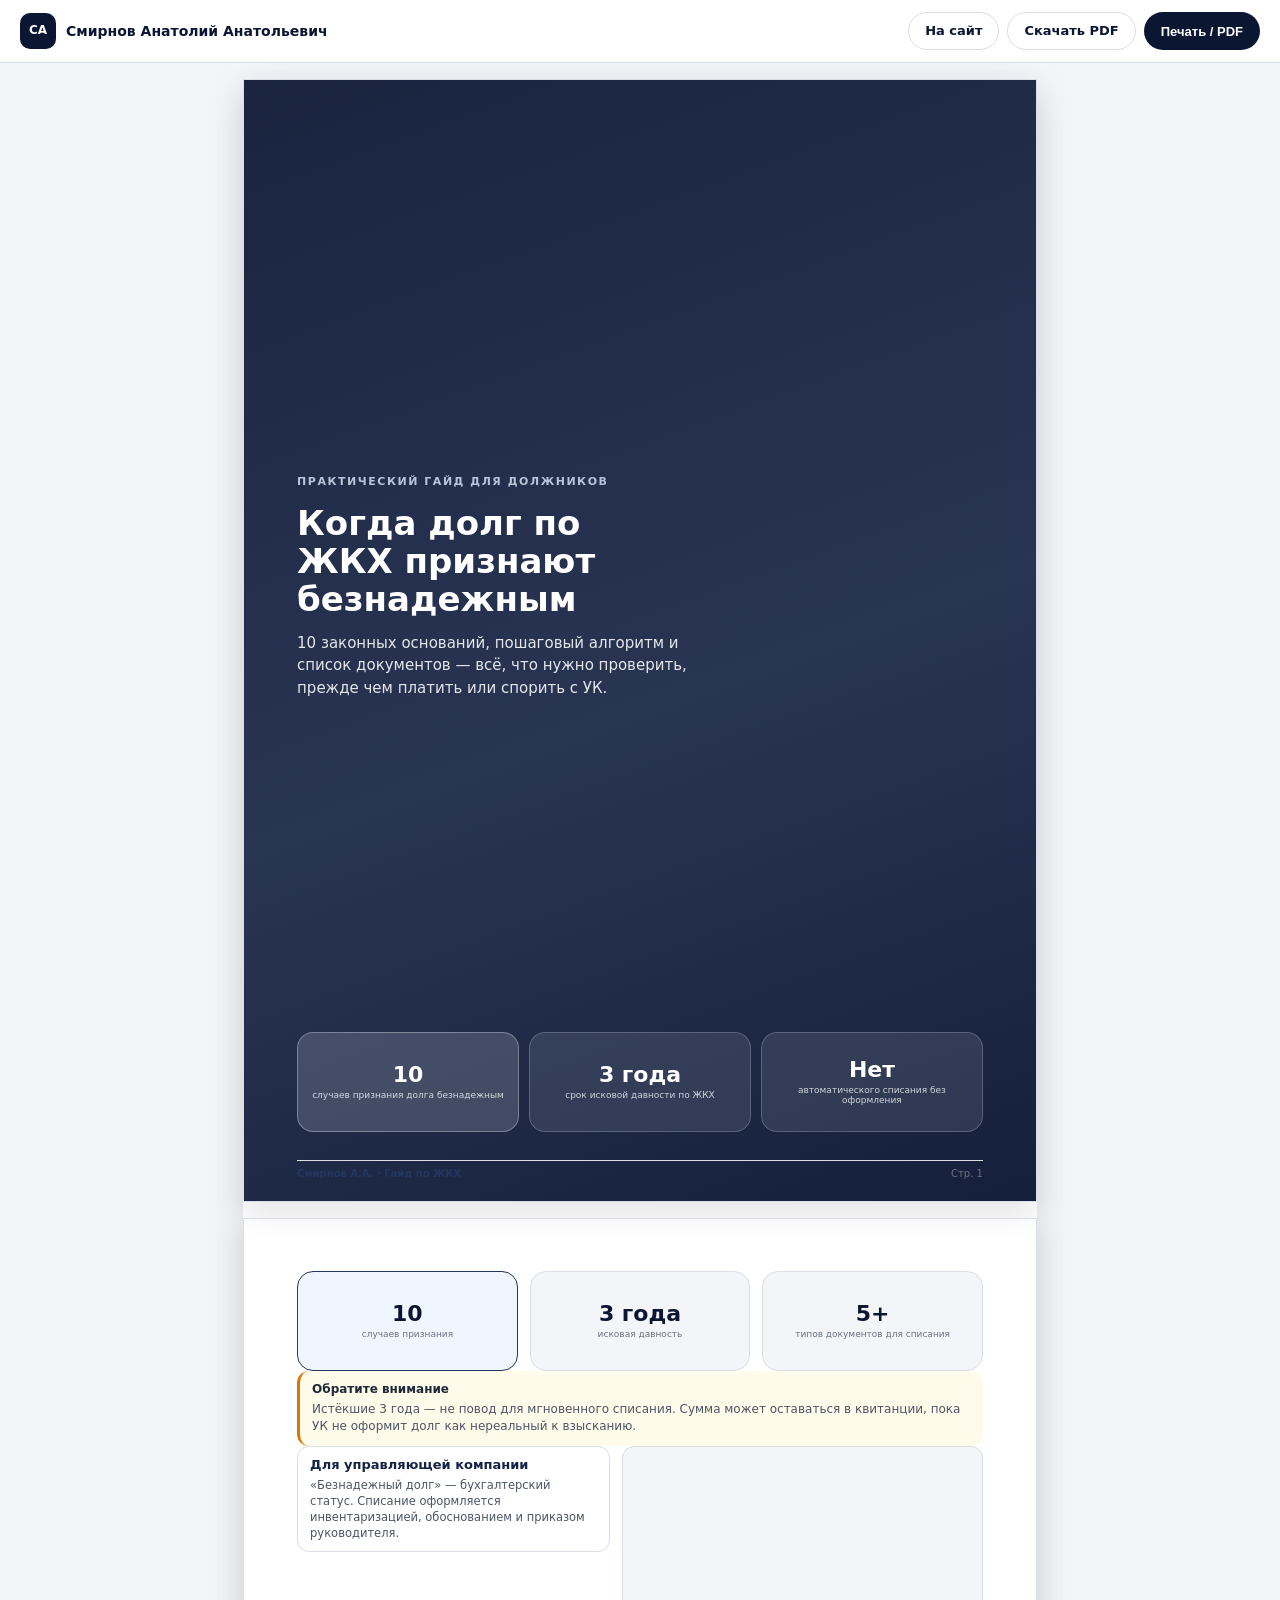
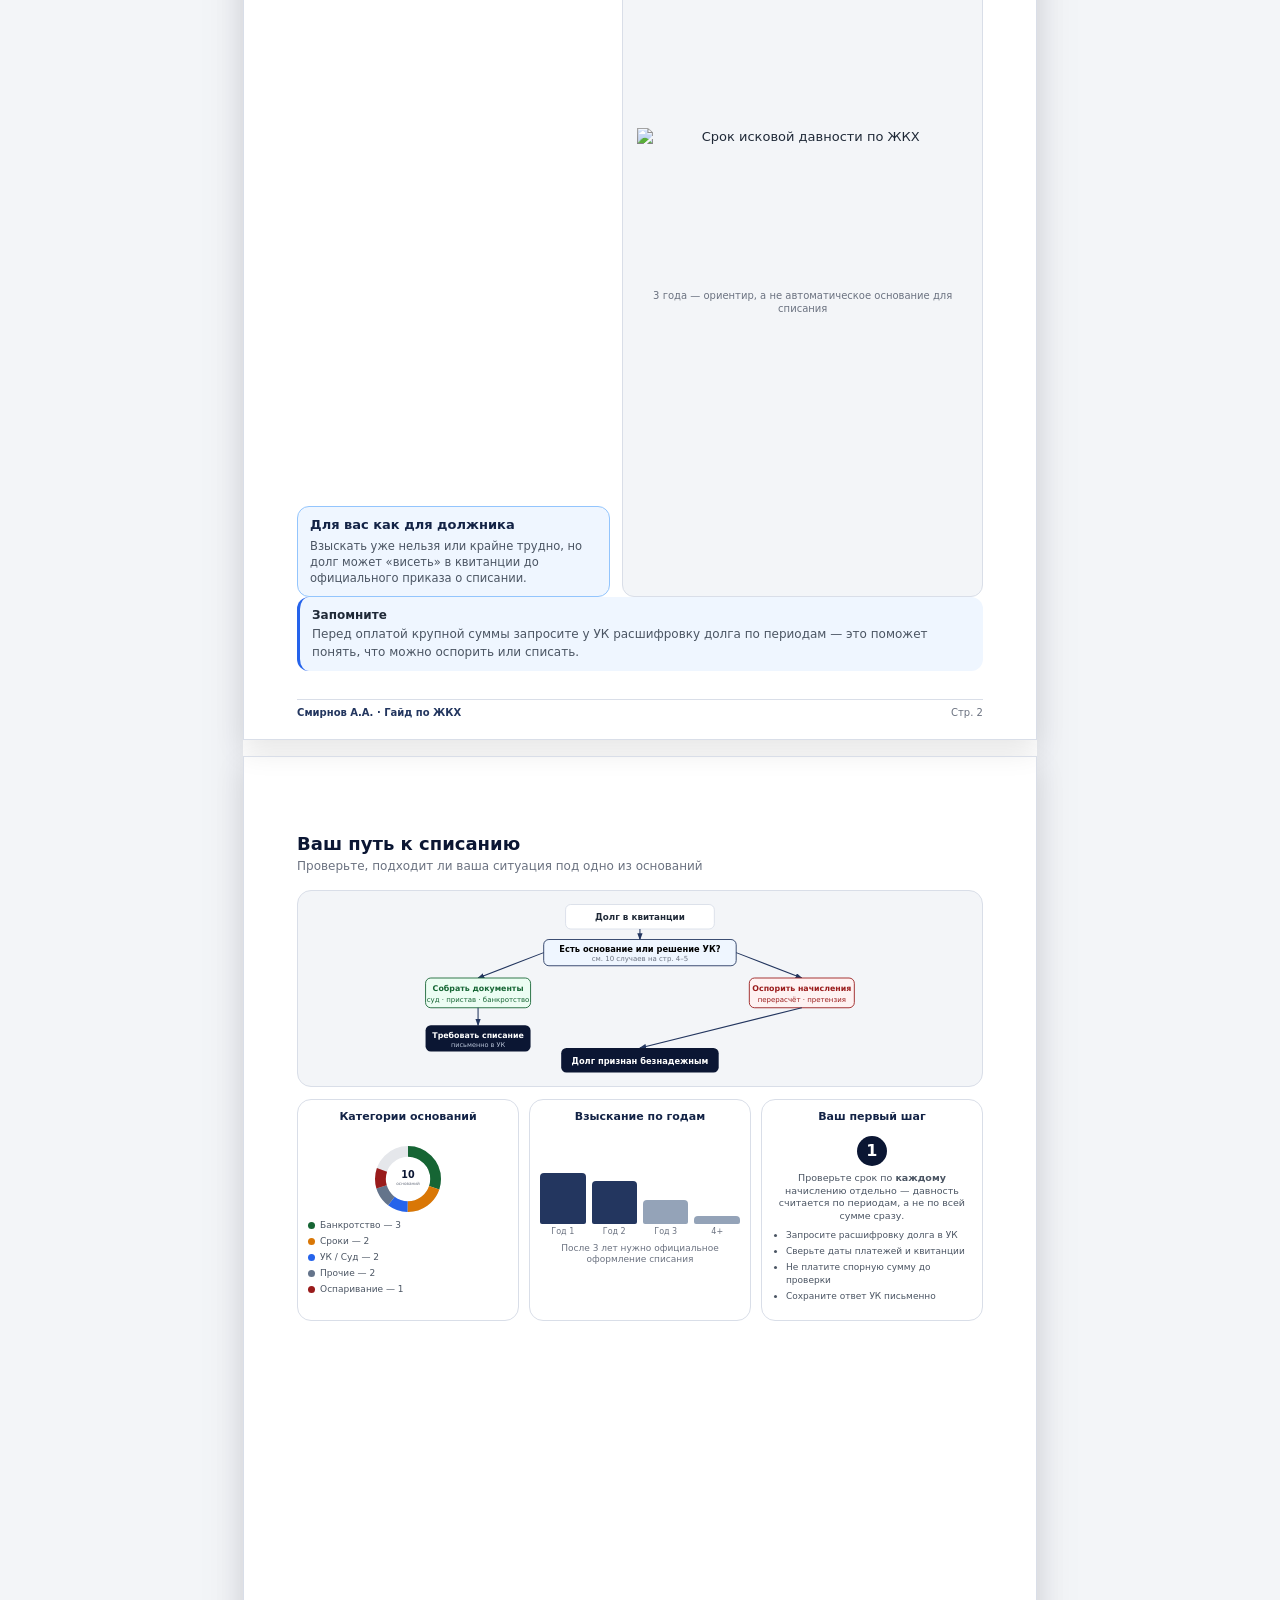
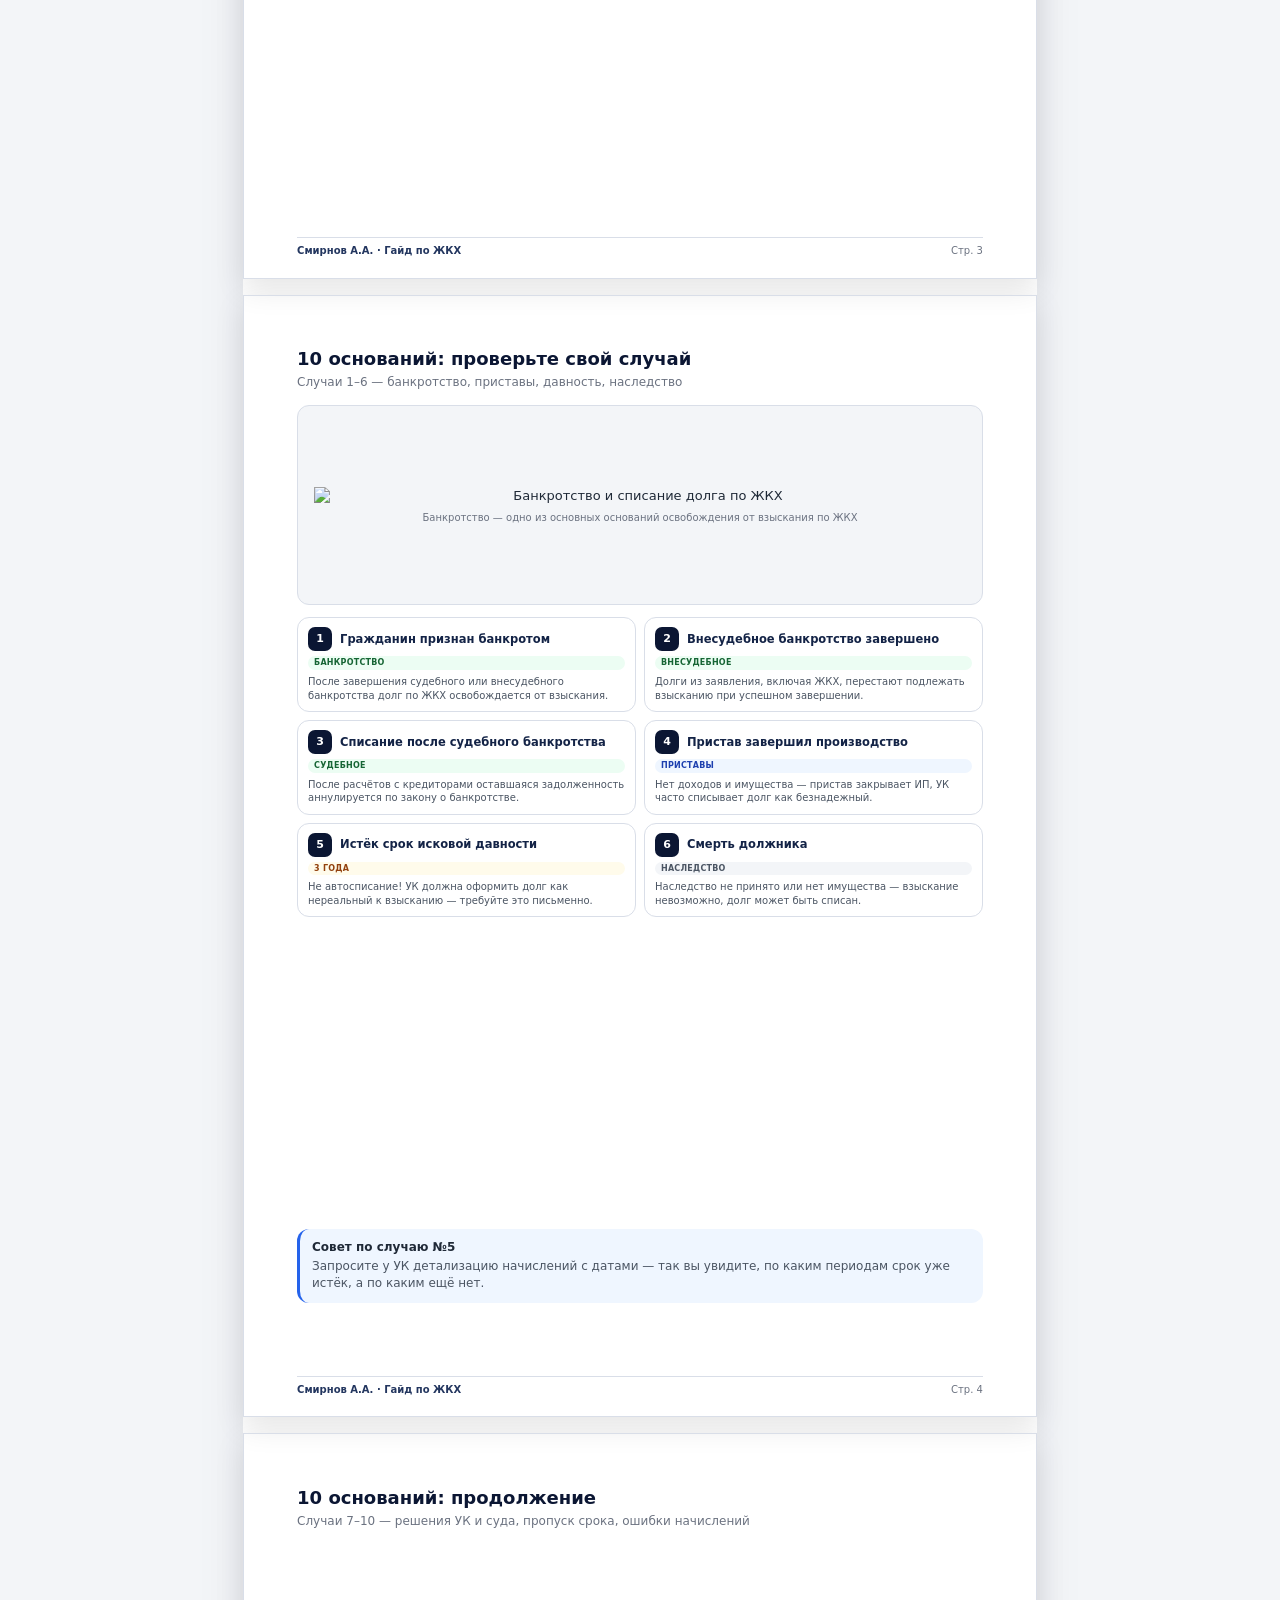
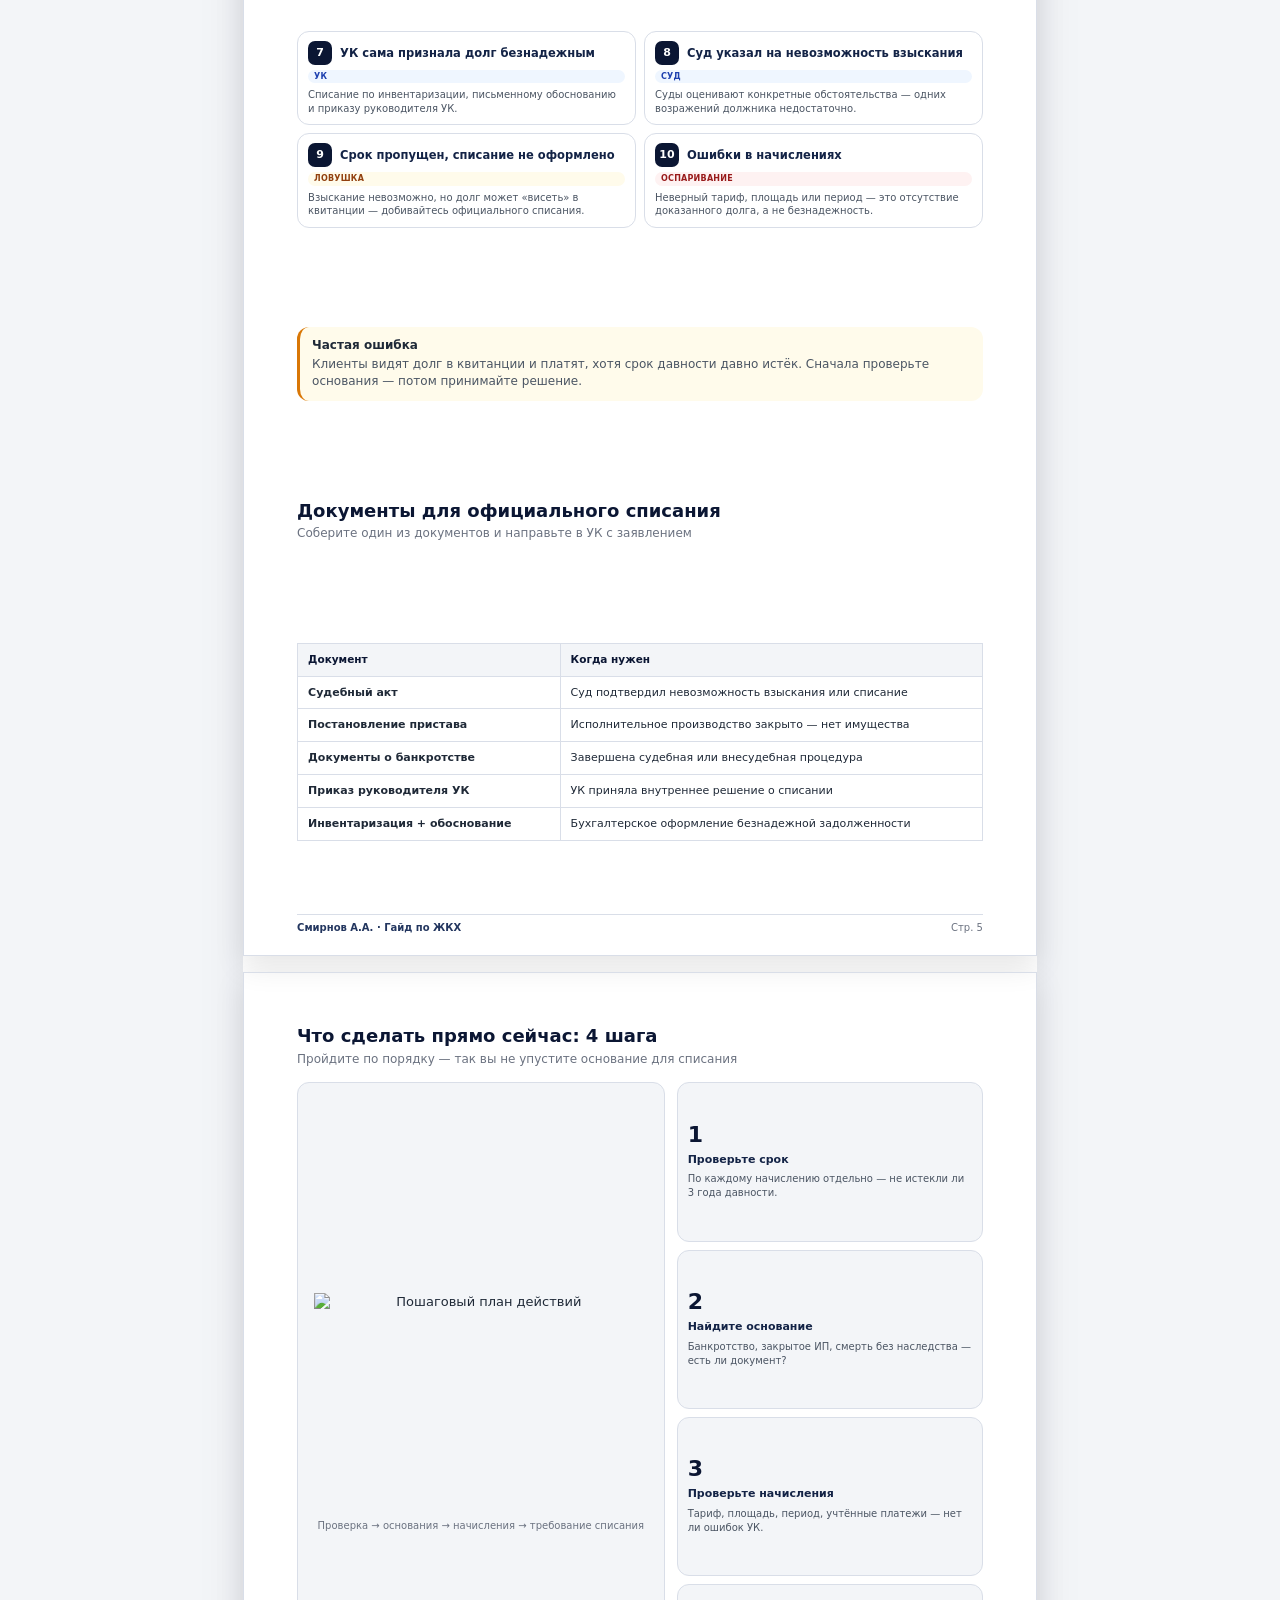
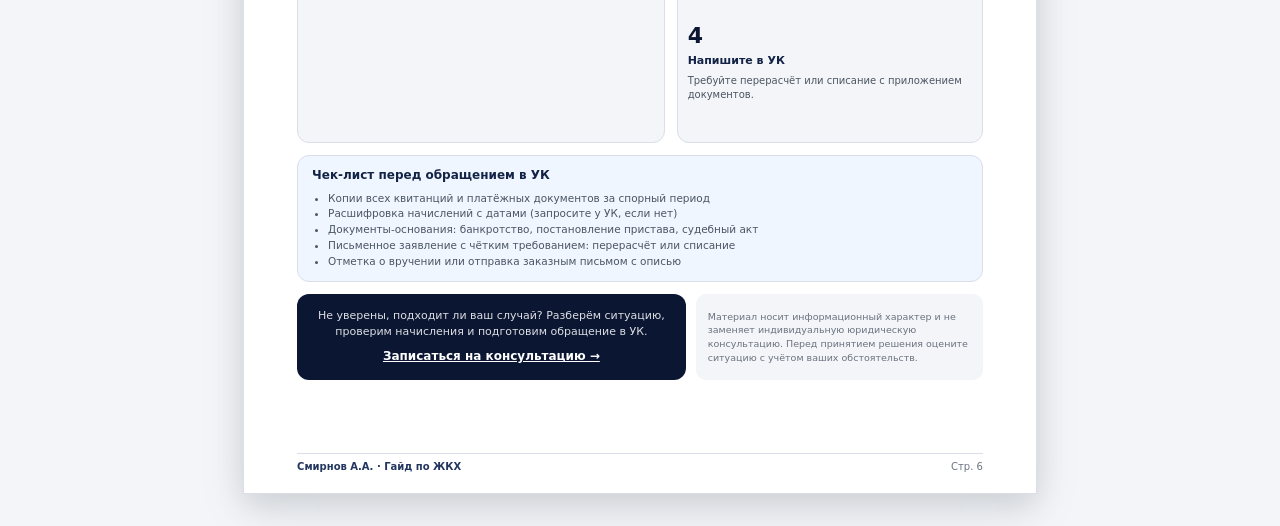
==== commit e3e1ccc0: "Update guide-zhkh-beznadezhnyj-dolg.html 21" ====
--- a/guide-zhkh-beznadezhnyj-dolg.html
+++ b/guide-zhkh-beznadezhnyj-dolg.html
@@ -57,11 +57,11 @@
 
       <!-- Стр. 2 — введение -->
       <section class="page page--intro" aria-label="Главное правило">
-        <div class="page__inner page__inner--spread">
+       <!-- <div class="page__inner page__inner--spread">
           <div class="page-header">
             <h2>Главное, что нужно знать</h2>
             <p class="section-label">Долг не исчезает сам — нужно основание или решение УК</p>
-          </div>
+          </div> -->
 
           <div class="square-row">
             <div class="square-tile square-tile--accent">
@@ -95,7 +95,7 @@
               </div>
             </div>
             <figure class="figure-img figure-img--intro">
-              <img src="assets/list2.jpg" alt="Срок исковой давности по ЖКХ"/>
+              <img src="assets/list2.jpg" alt="Срок исковой давности по ЖКХ">
               <figcaption>3 года — ориентир, а не автоматическое основание для списания</figcaption>
             </figure>
           </div>
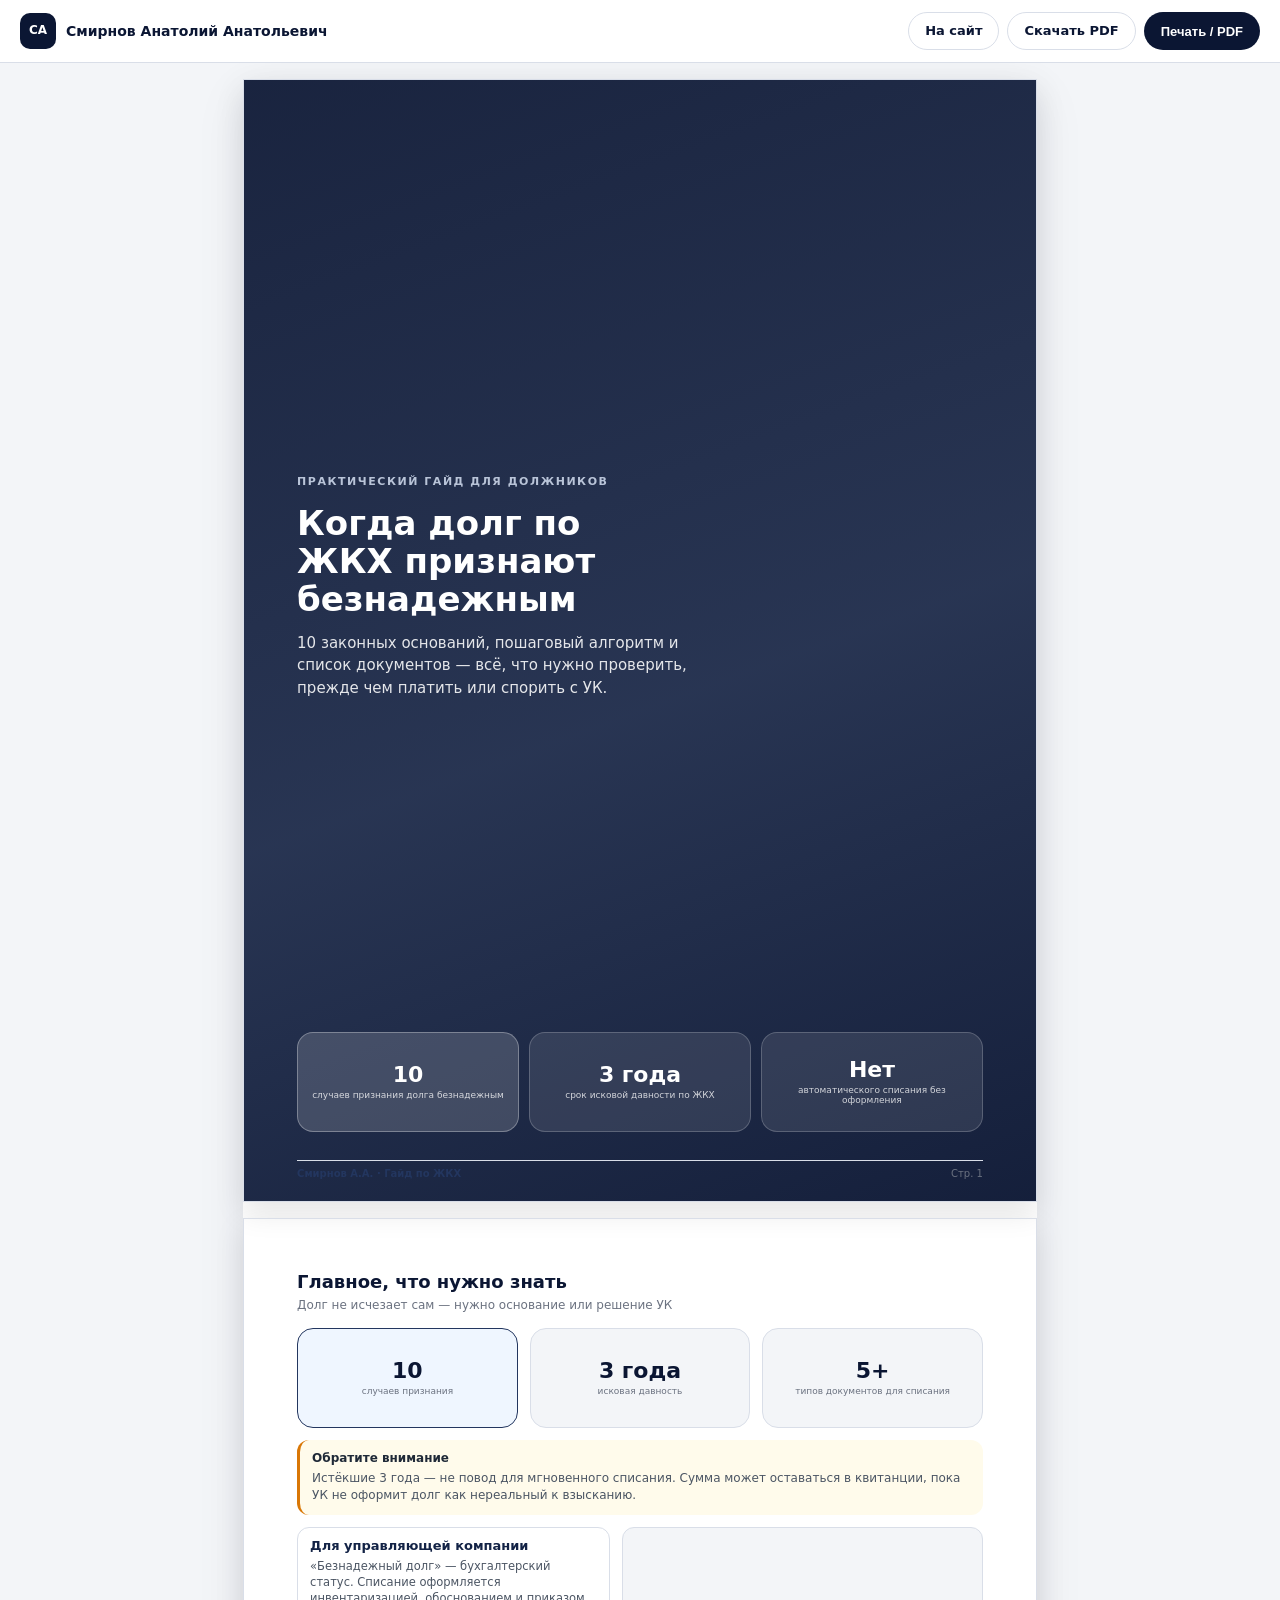
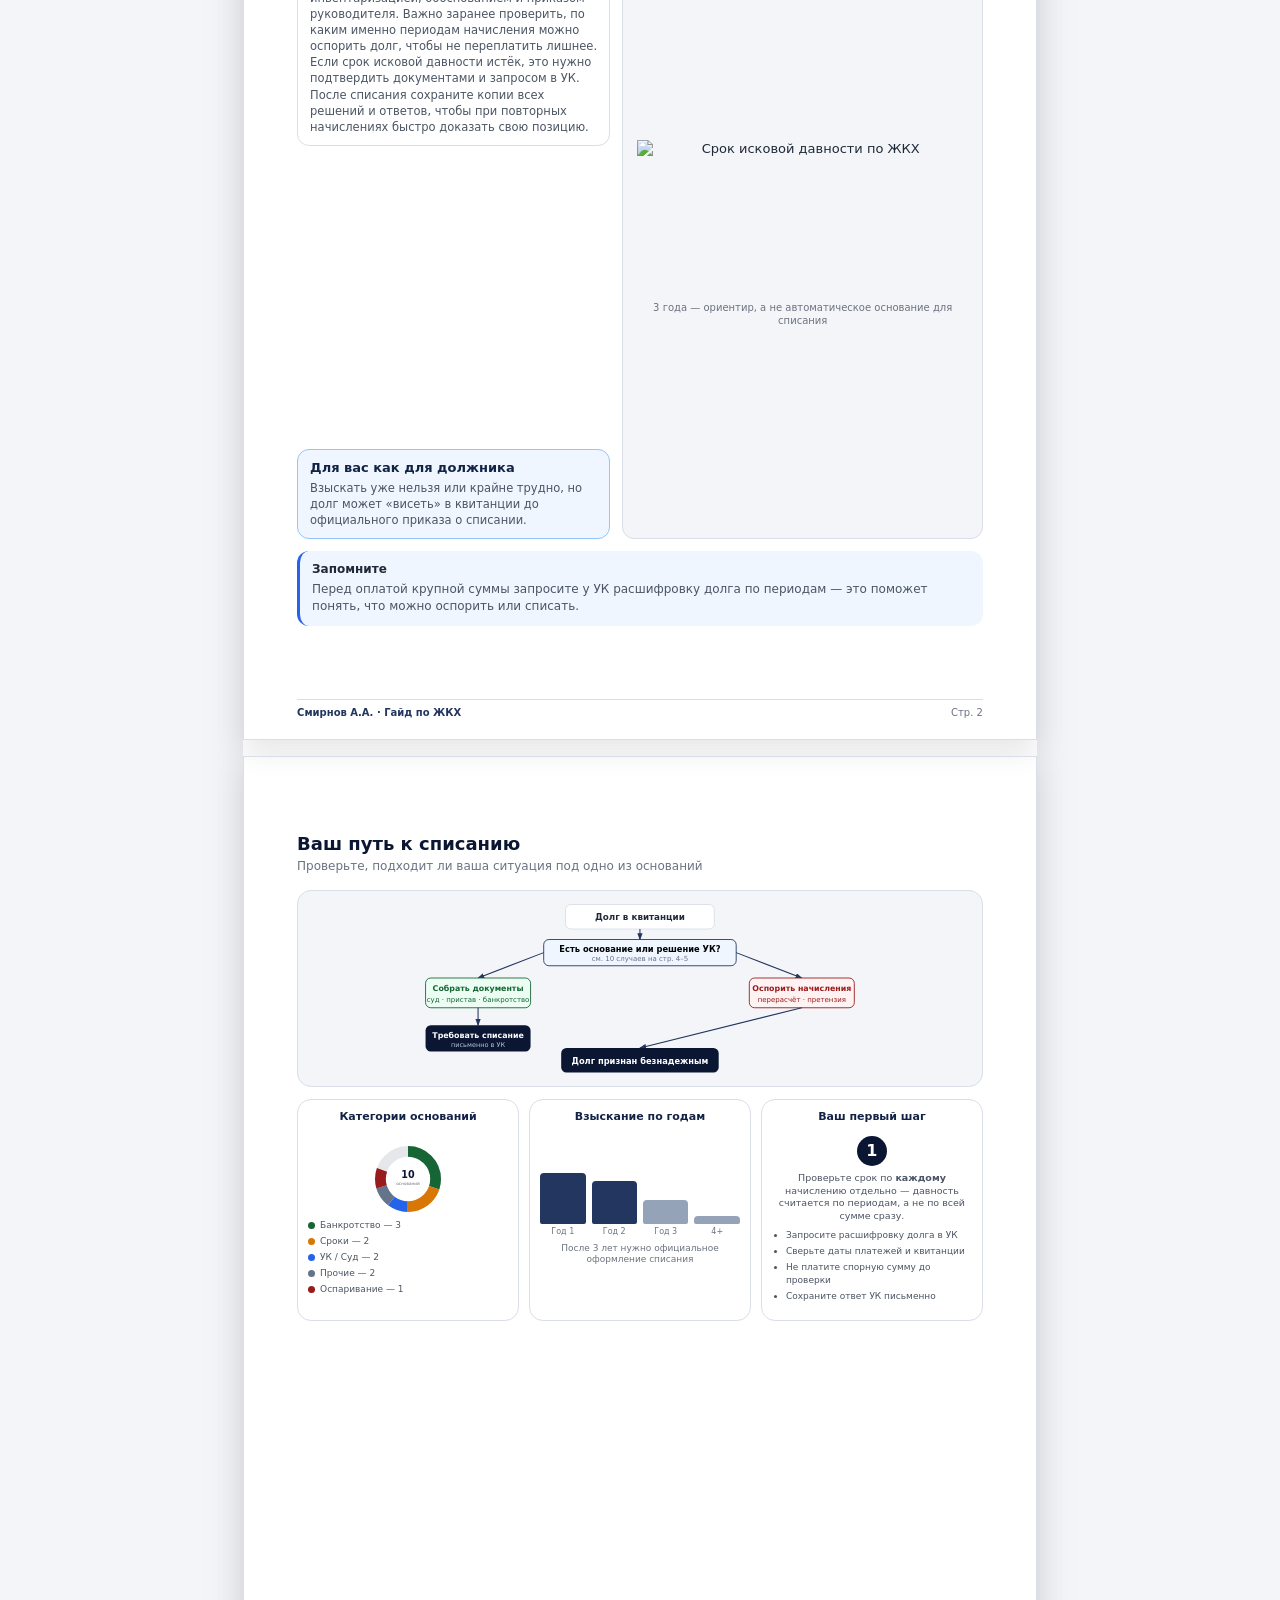
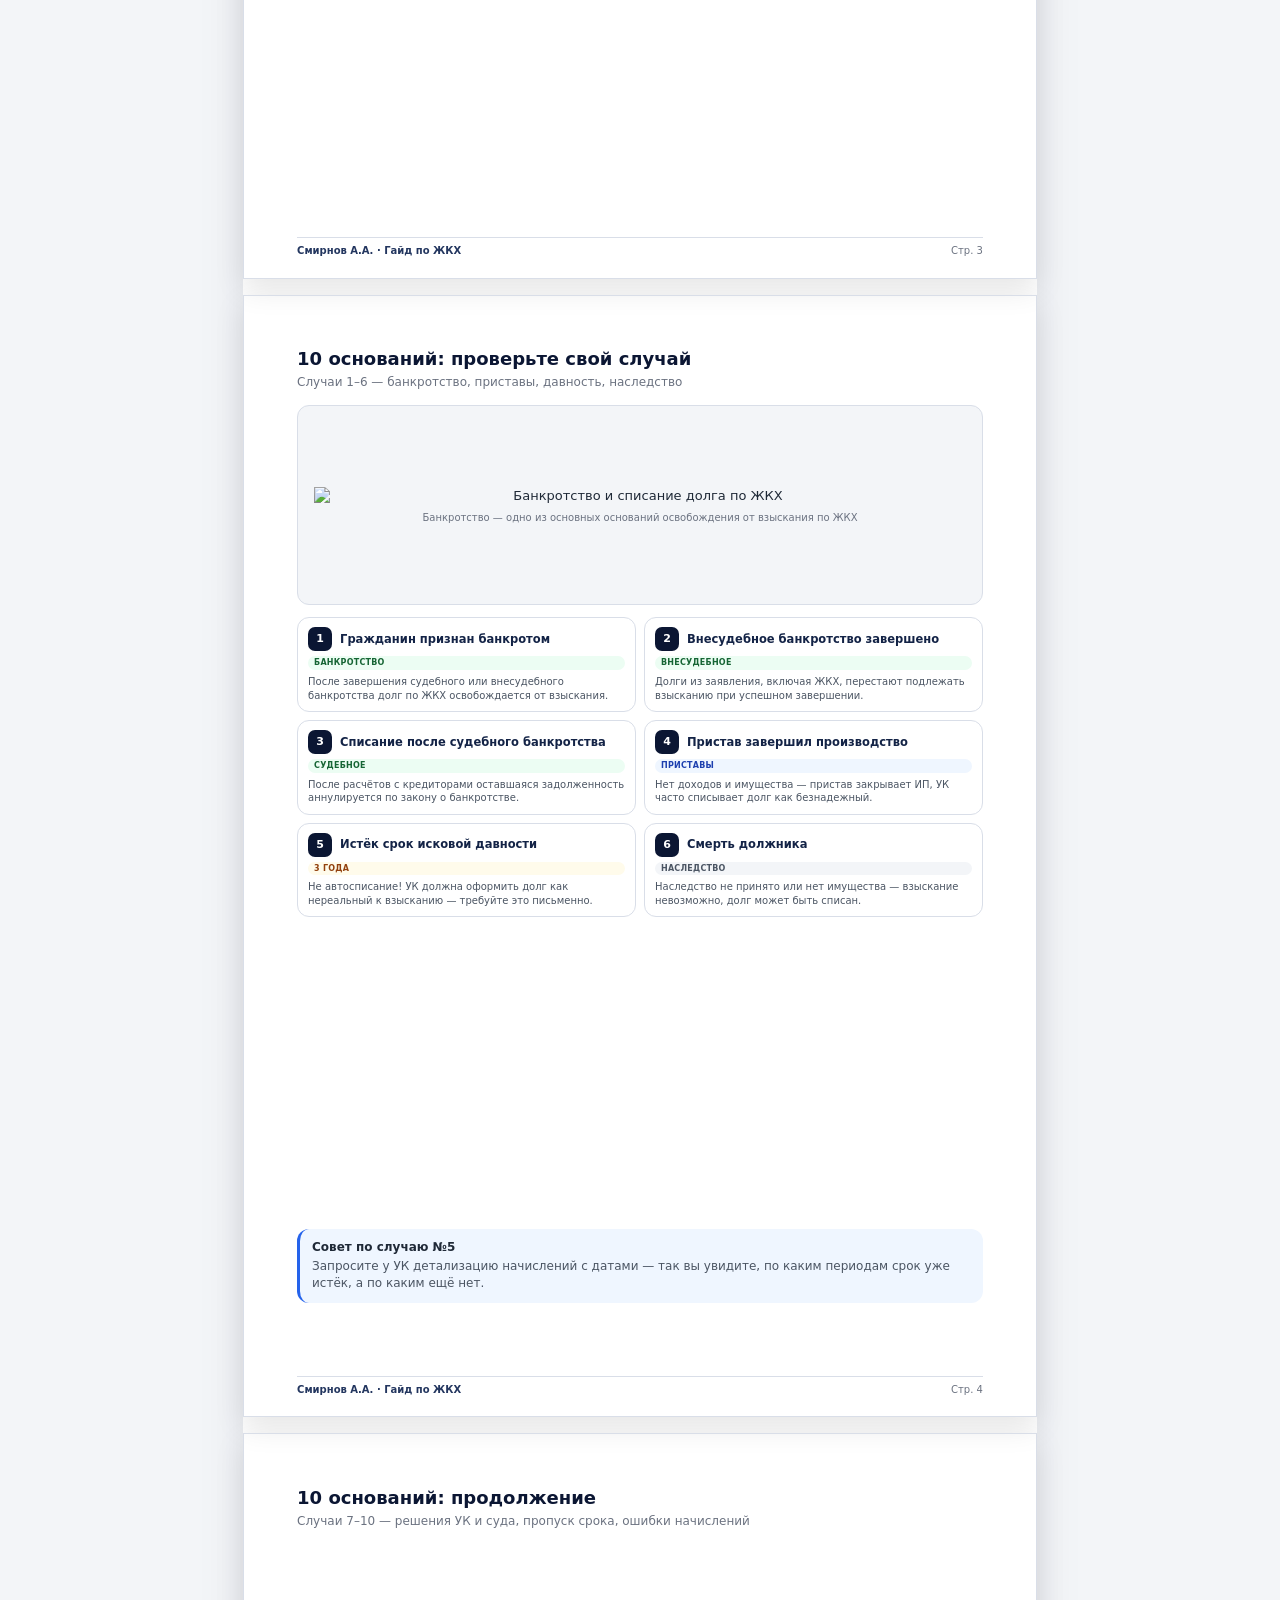
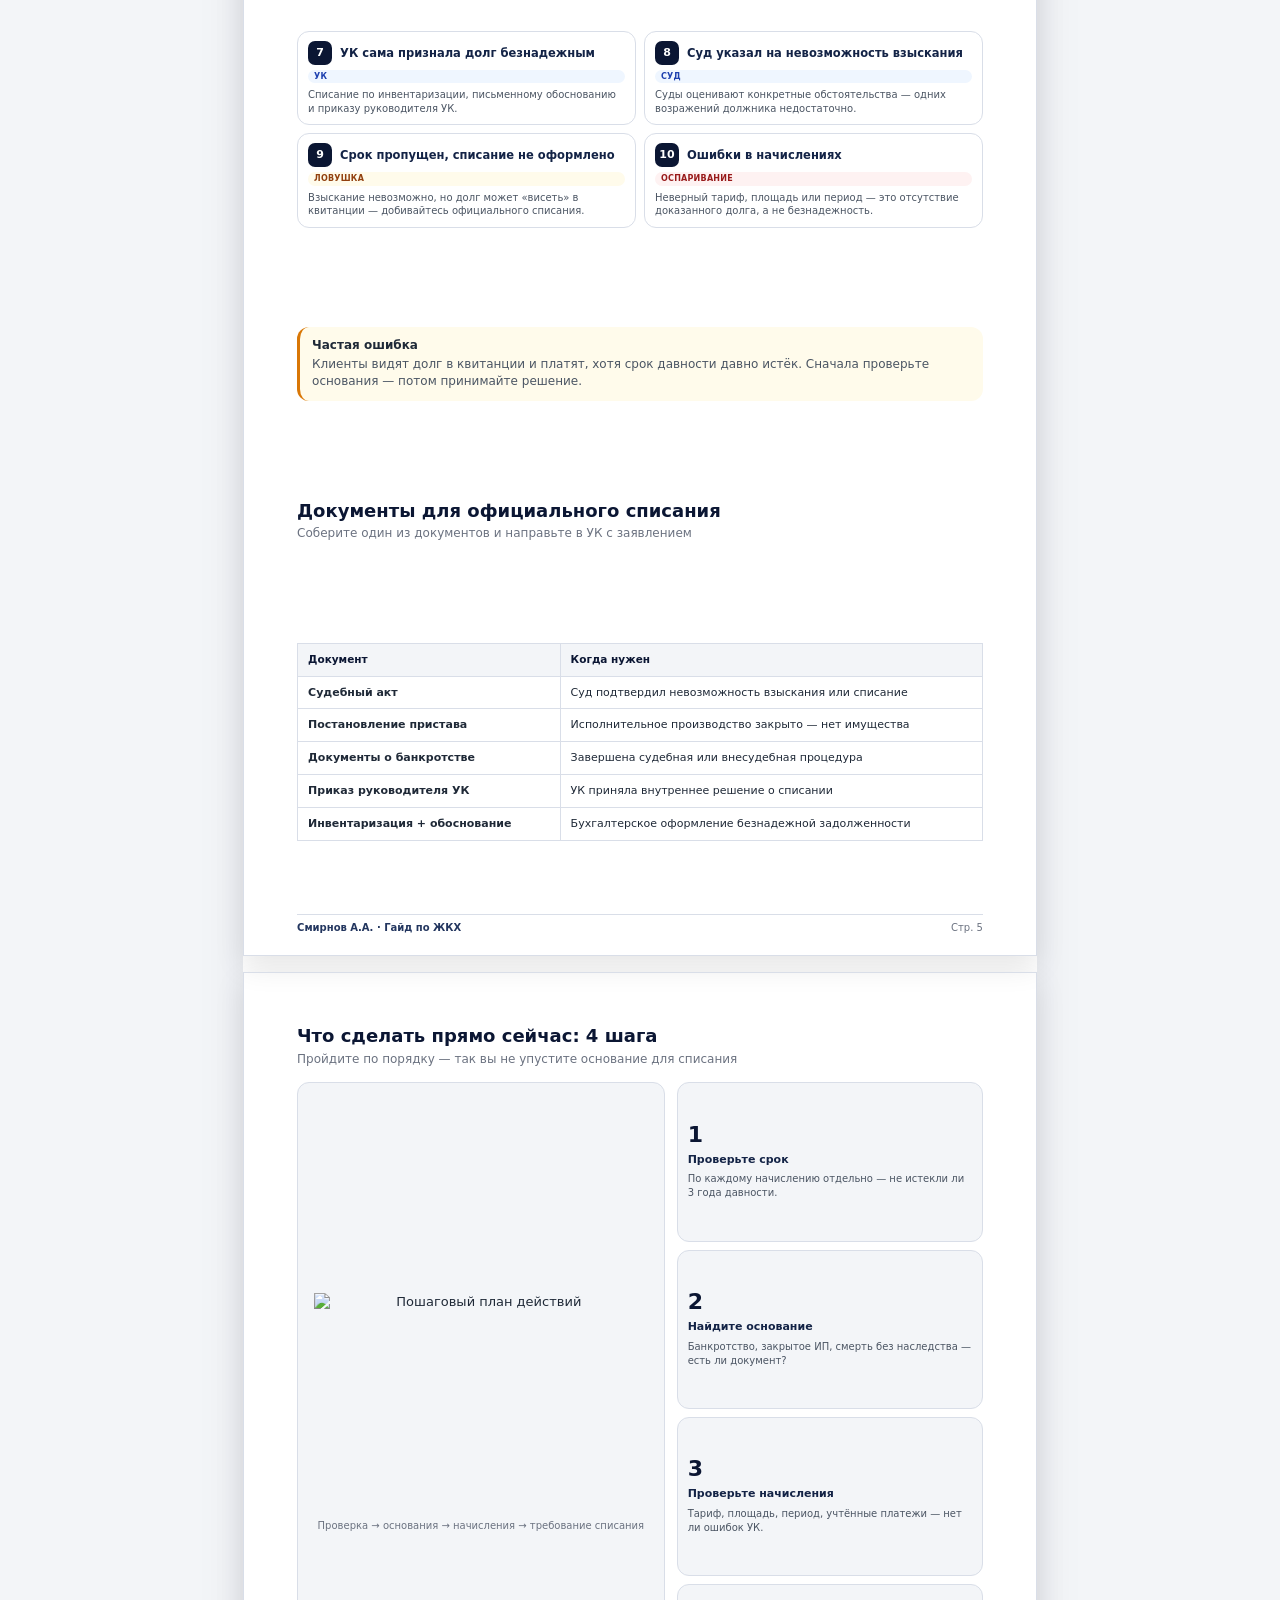
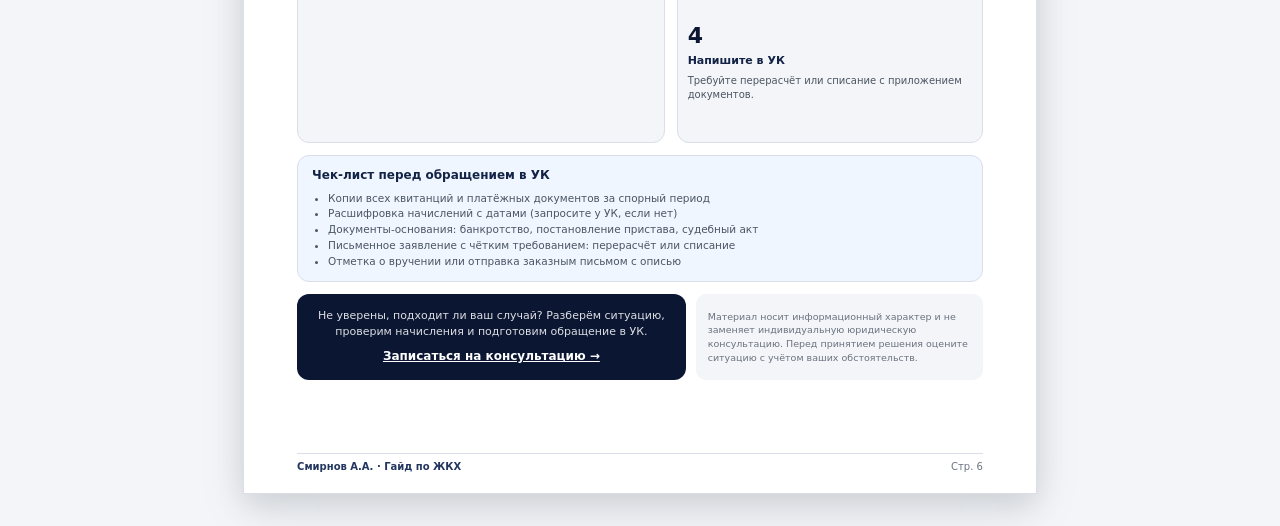
==== commit 93aed4d5: "Update guide-zhkh-beznadezhnyj-dolg.html 21" ====
--- a/guide-zhkh-beznadezhnyj-dolg.html
+++ b/guide-zhkh-beznadezhnyj-dolg.html
@@ -57,11 +57,11 @@
 
       <!-- Стр. 2 — введение -->
       <section class="page page--intro" aria-label="Главное правило">
-       <!-- <div class="page__inner page__inner--spread">
+        <div class="page__inner page__inner--spread">
           <div class="page-header">
             <h2>Главное, что нужно знать</h2>
             <p class="section-label">Долг не исчезает сам — нужно основание или решение УК</p>
-          </div> -->
+          </div> 
 
           <div class="square-row">
             <div class="square-tile square-tile--accent">
@@ -87,7 +87,17 @@
             <div class="intro-visual__text">
               <div class="info-box">
                 <h3>Для управляющей компании</h3>
-                <p>«Безнадежный долг» — бухгалтерский статус. Списание оформляется инвентаризацией, обоснованием и приказом руководителя.</p>
+                <p>«Безнадежный долг» — бухгалтерский статус.
+                  Списание оформляется инвентаризацией,
+                  обоснованием и приказом руководителя. 
+                  Важно заранее проверить, по каким именно 
+                  периодам начисления можно оспорить долг,
+                  чтобы не переплатить лишнее. Если срок 
+                  исковой давности истёк, это нужно 
+                  подтвердить документами и запросом в УК.
+                  После списания сохраните копии всех решений
+                  и ответов, чтобы при повторных начислениях
+                  быстро доказать свою позицию.</p>
               </div>
               <div class="info-box info-box--you">
                 <h3>Для вас как для должника</h3>
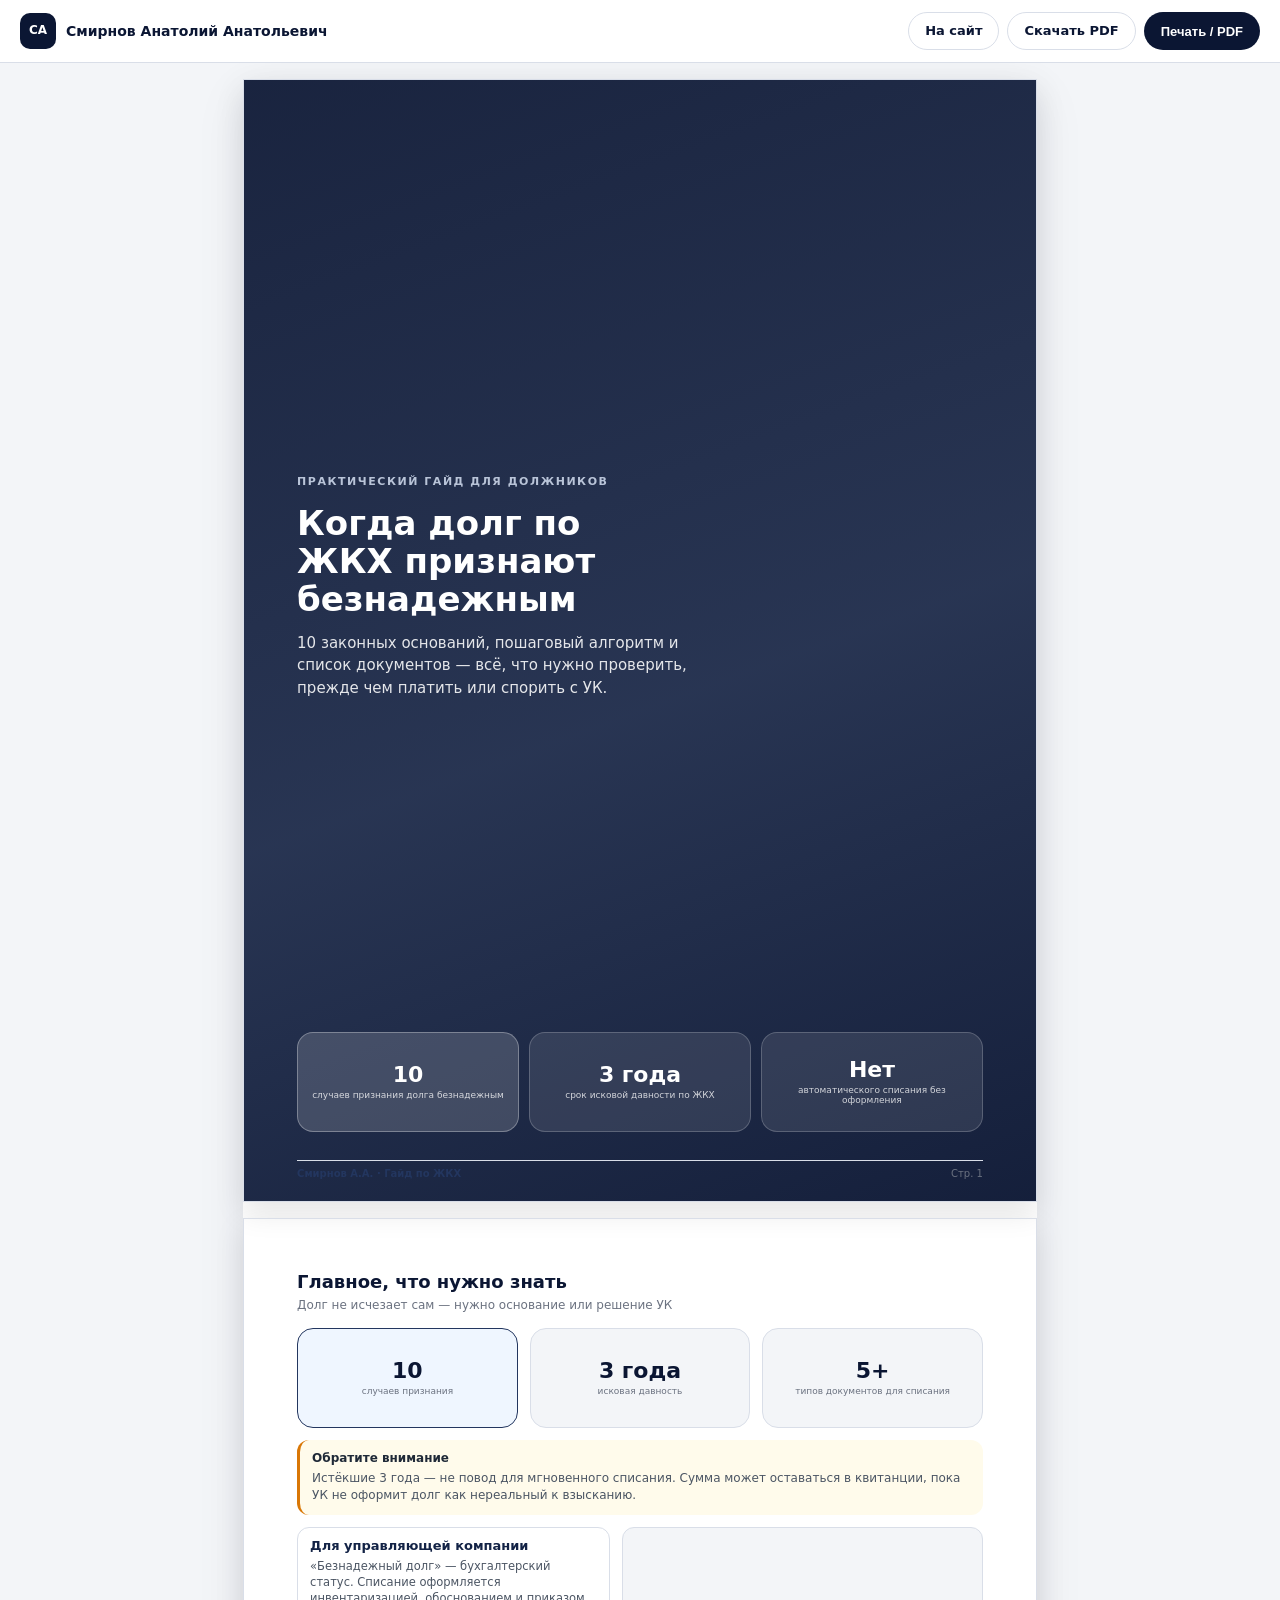
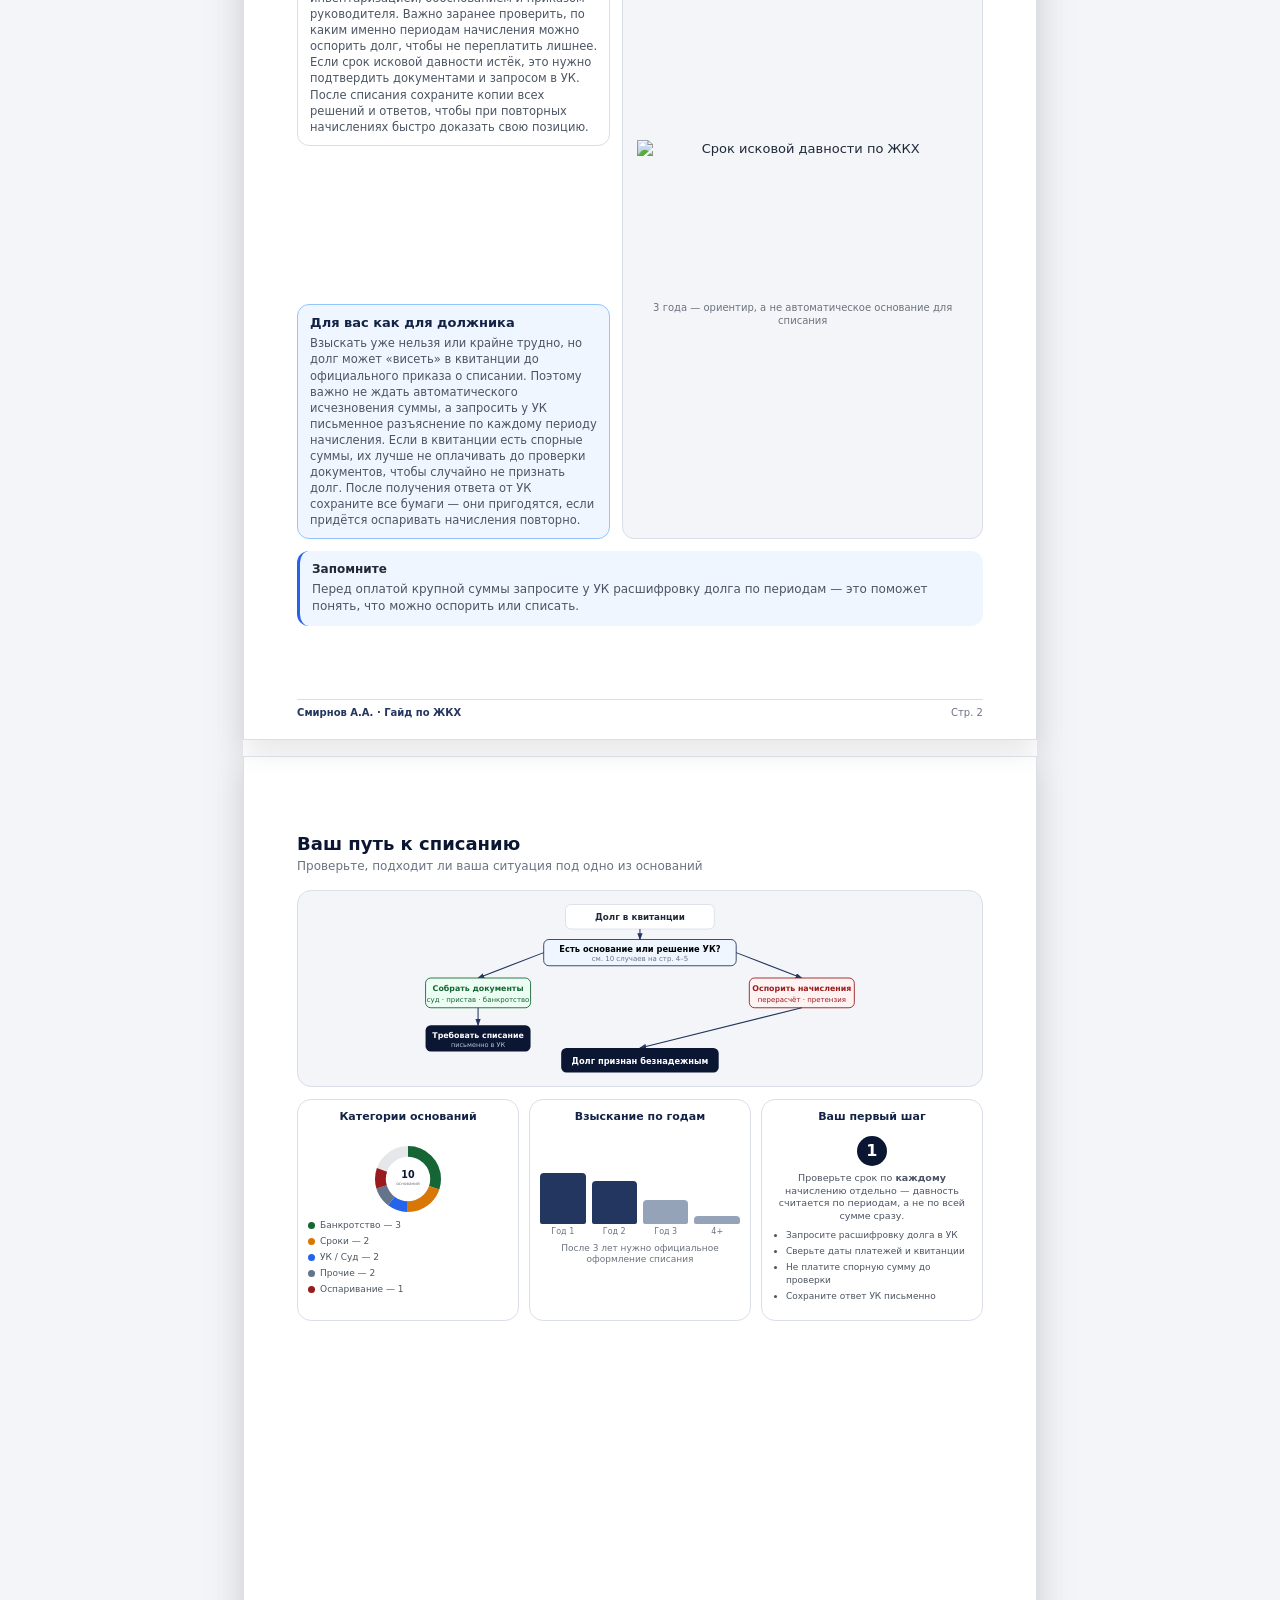
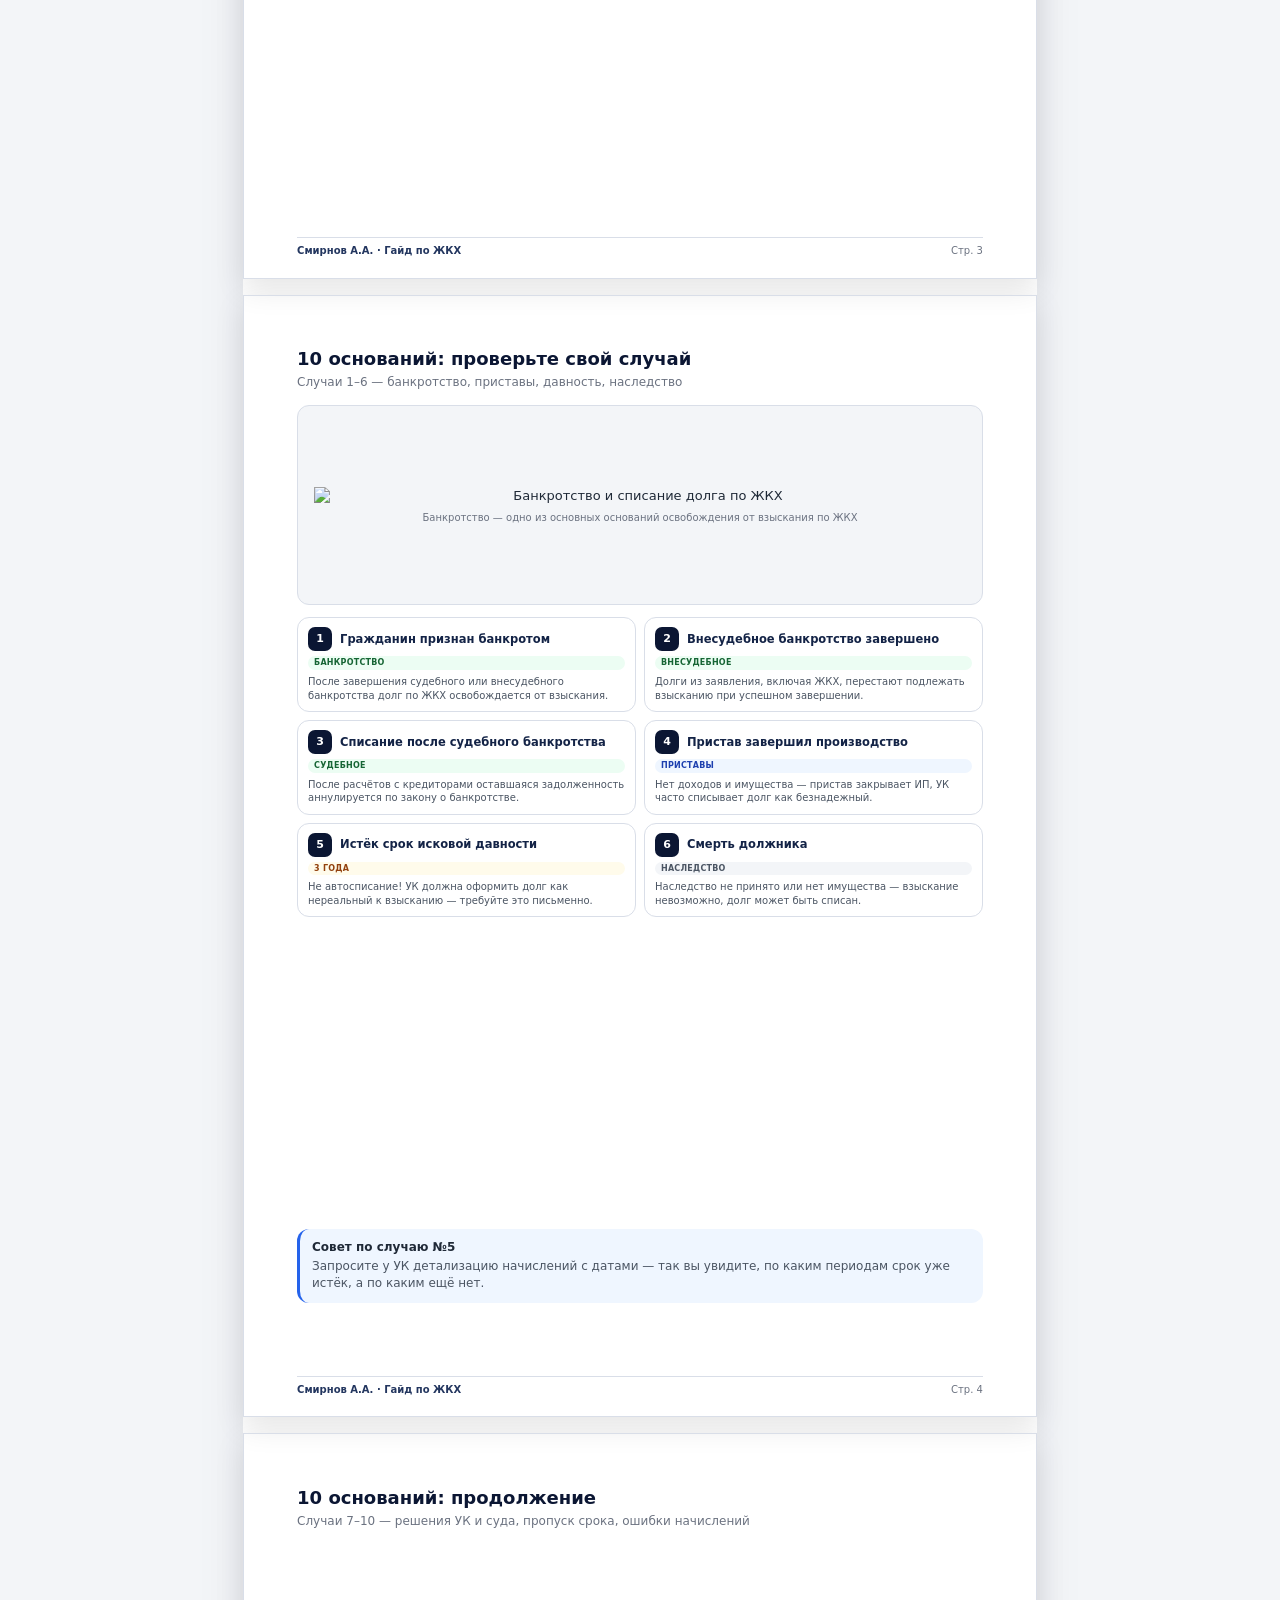
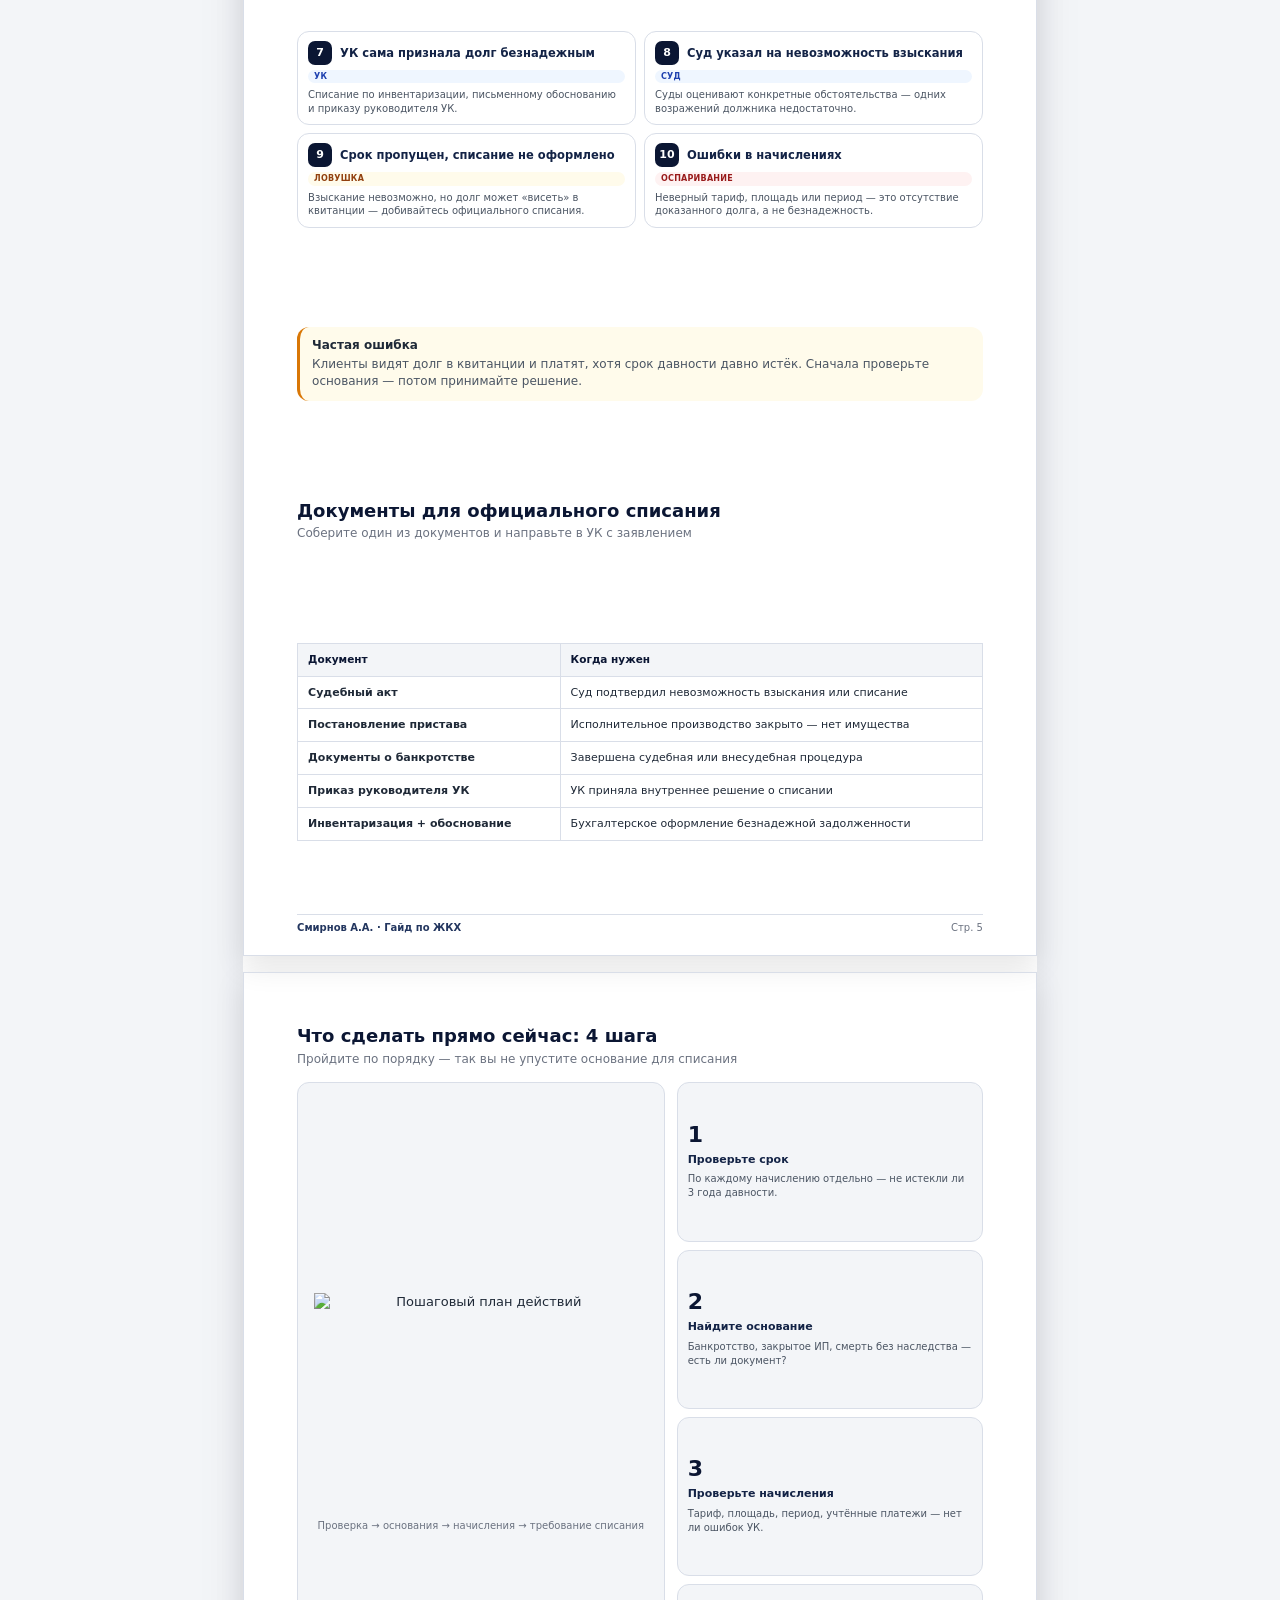
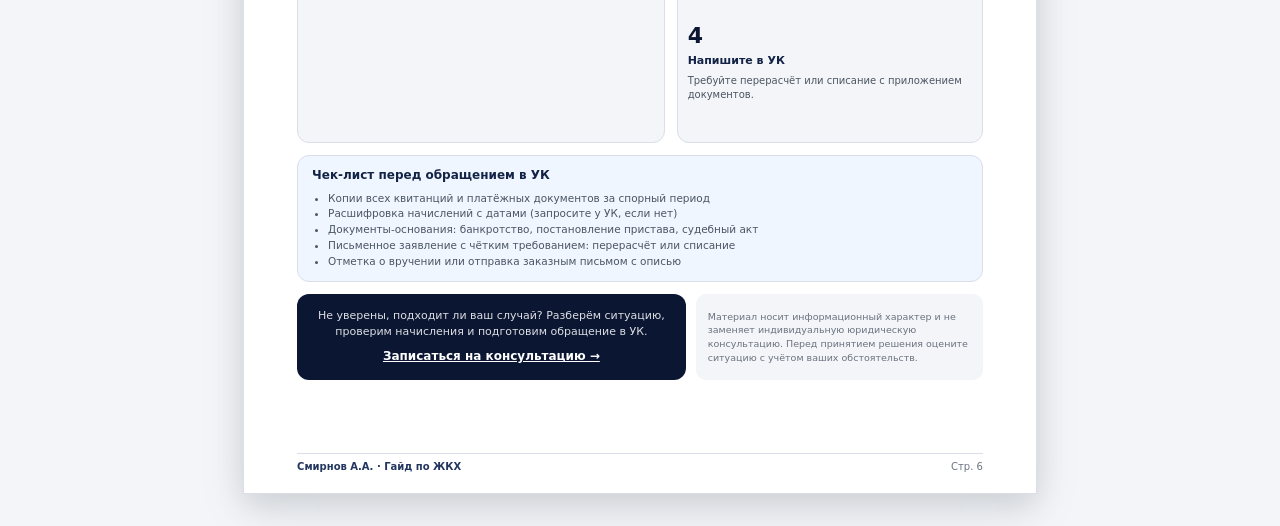
==== commit 9e6cdc04: "Update guide-zhkh-beznadezhnyj-dolg.html 22" ====
--- a/guide-zhkh-beznadezhnyj-dolg.html
+++ b/guide-zhkh-beznadezhnyj-dolg.html
@@ -101,7 +101,16 @@
               </div>
               <div class="info-box info-box--you">
                 <h3>Для вас как для должника</h3>
-                <p>Взыскать уже нельзя или крайне трудно, но долг может «висеть» в квитанции до официального приказа о списании.</p>
+                <p>Взыскать уже нельзя или крайне трудно, но долг
+                  может «висеть» в квитанции до официального приказа
+                  о списании. Поэтому важно не ждать автоматического
+                  исчезновения суммы, а запросить у УК письменное
+                  разъяснение по каждому периоду начисления. Если
+                  в квитанции есть спорные суммы, их лучше не 
+                  оплачивать до проверки документов, чтобы случайно
+                  не признать долг. После получения ответа от УК
+                  сохраните все бумаги — они пригодятся, если
+                  придётся оспаривать начисления повторно.</p>
               </div>
             </div>
             <figure class="figure-img figure-img--intro">
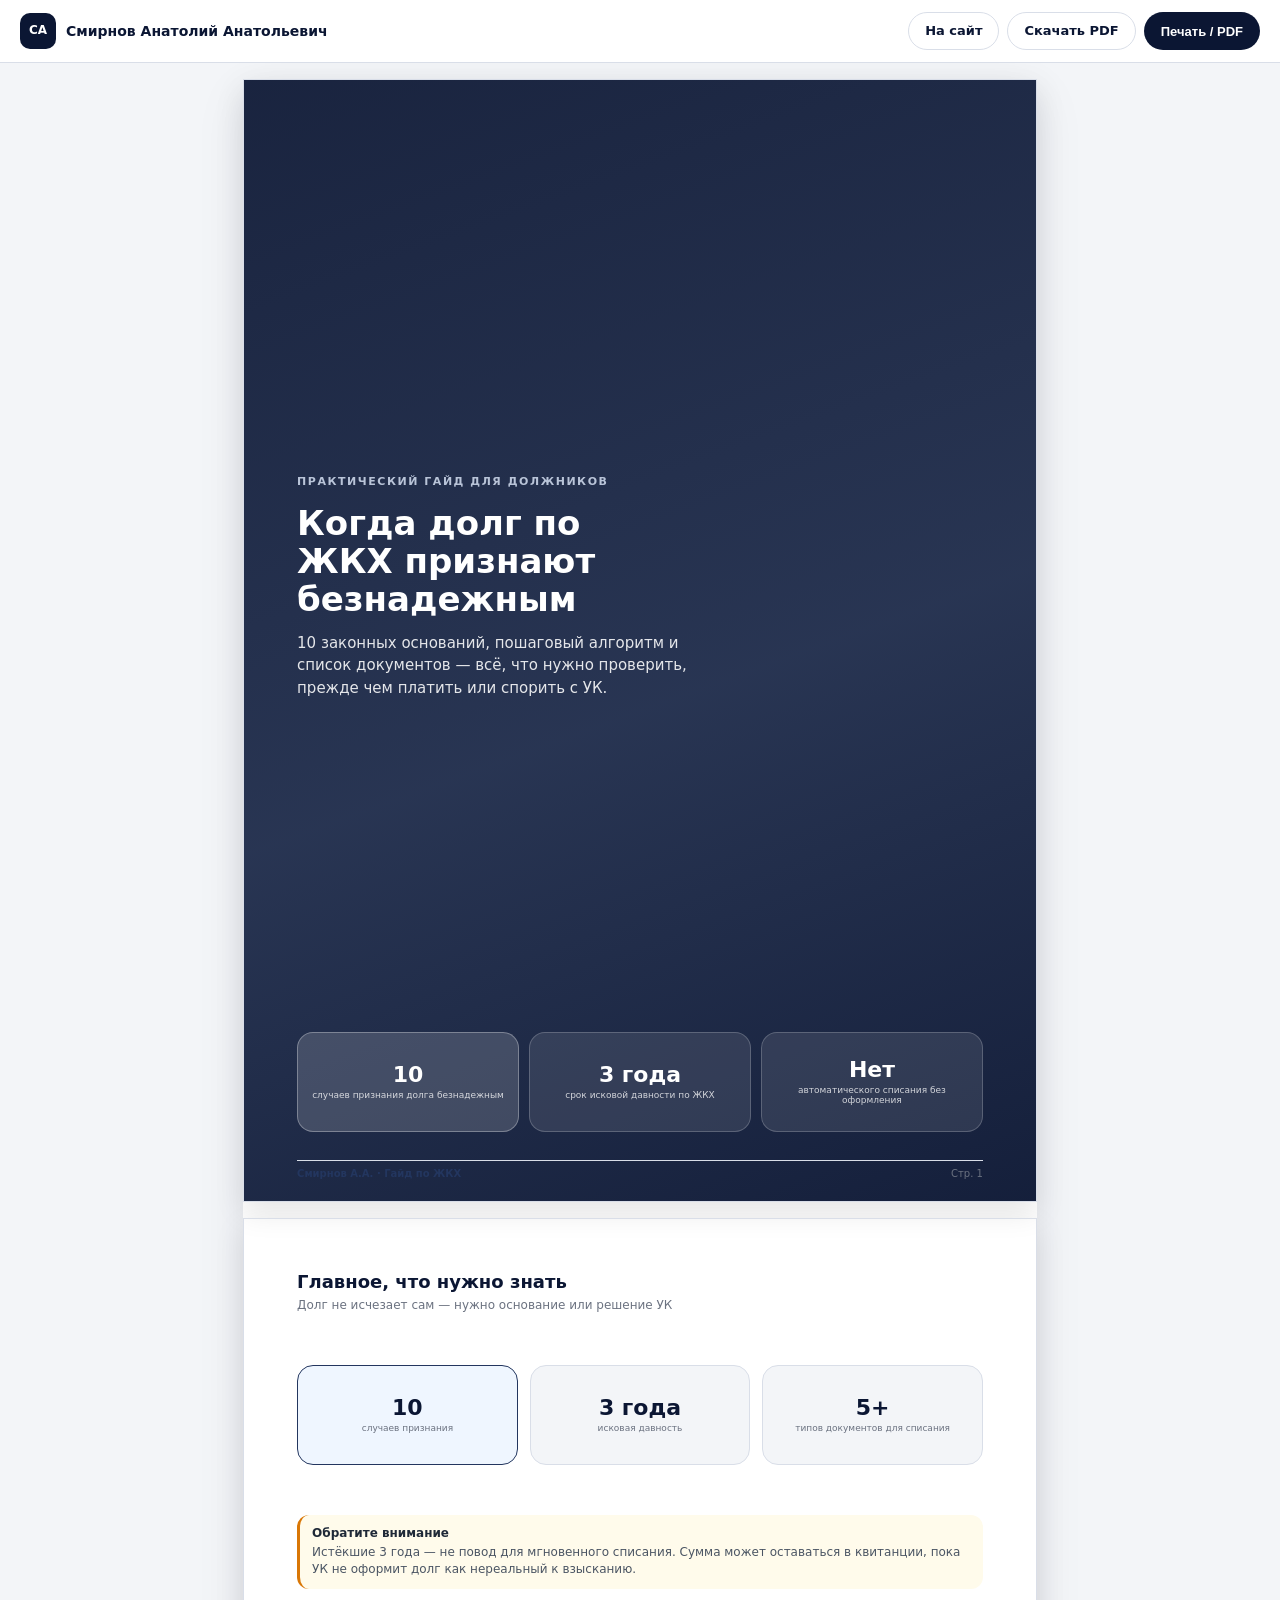
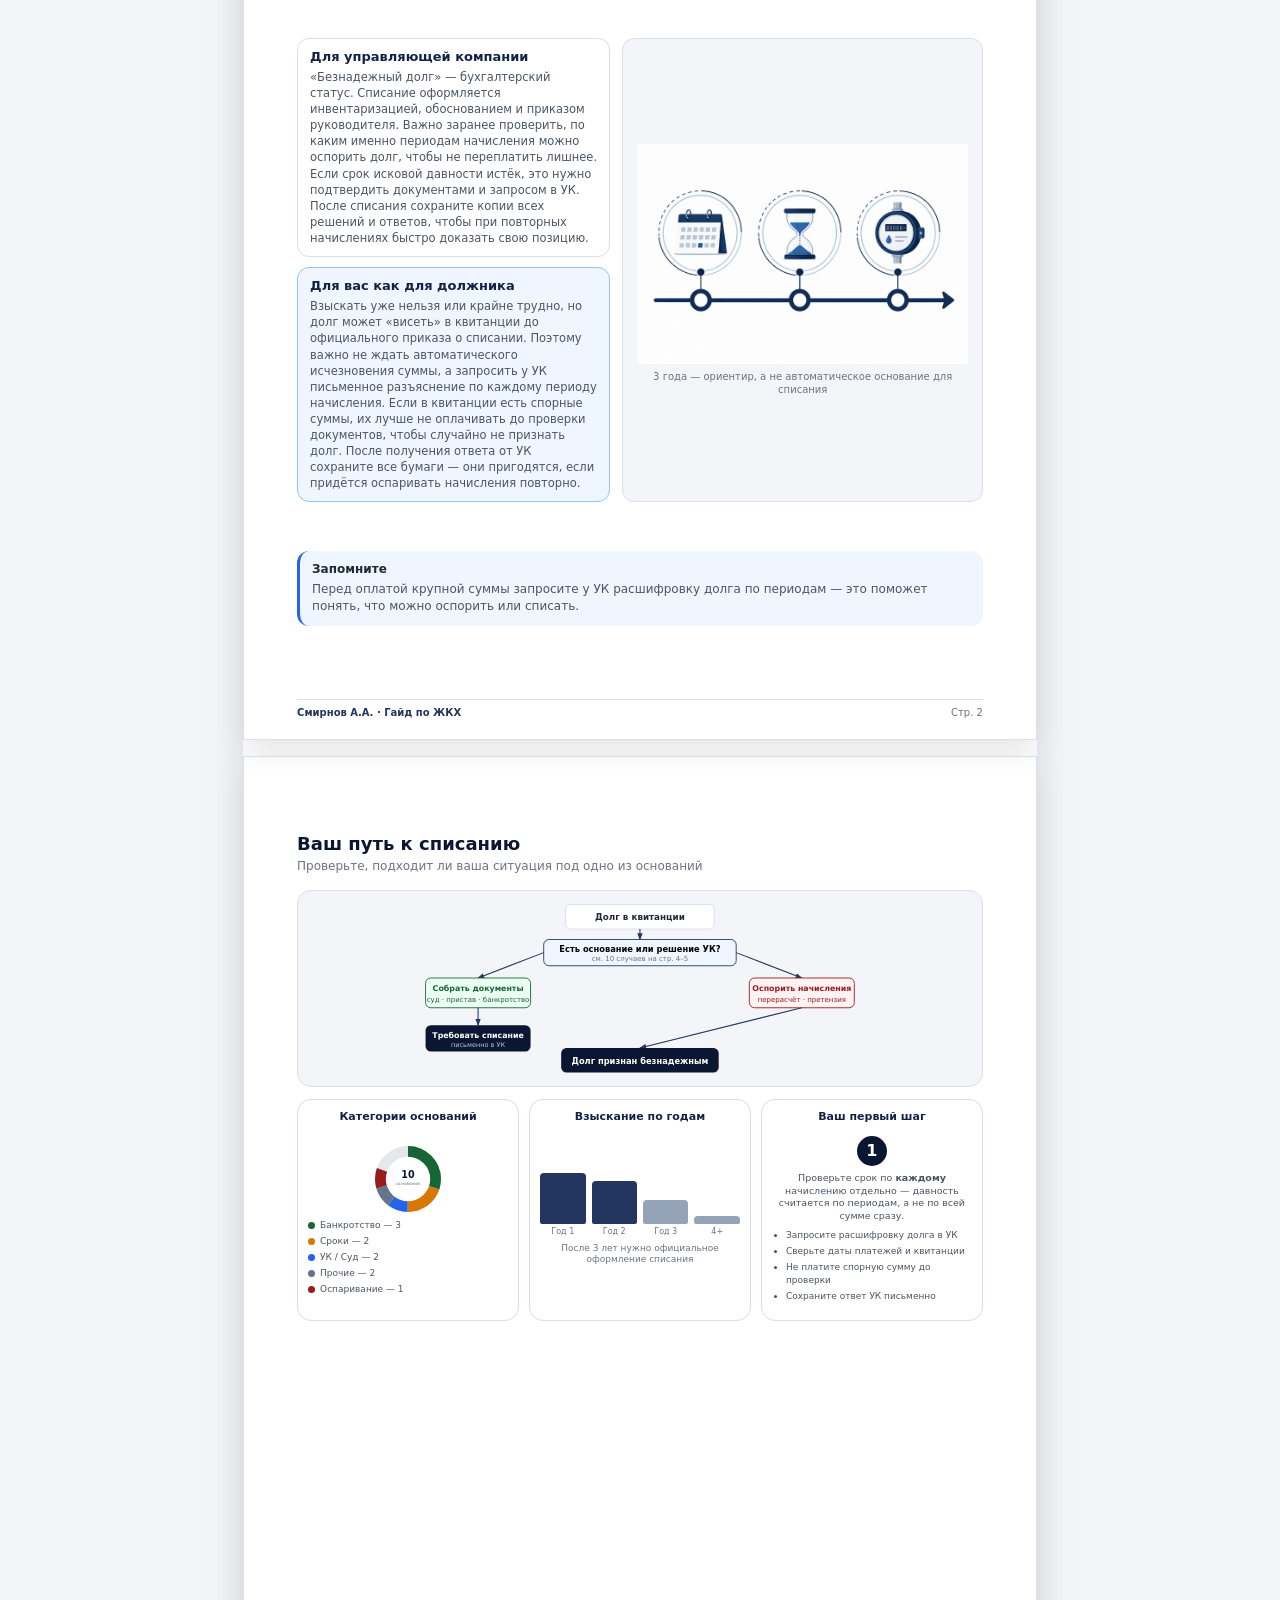
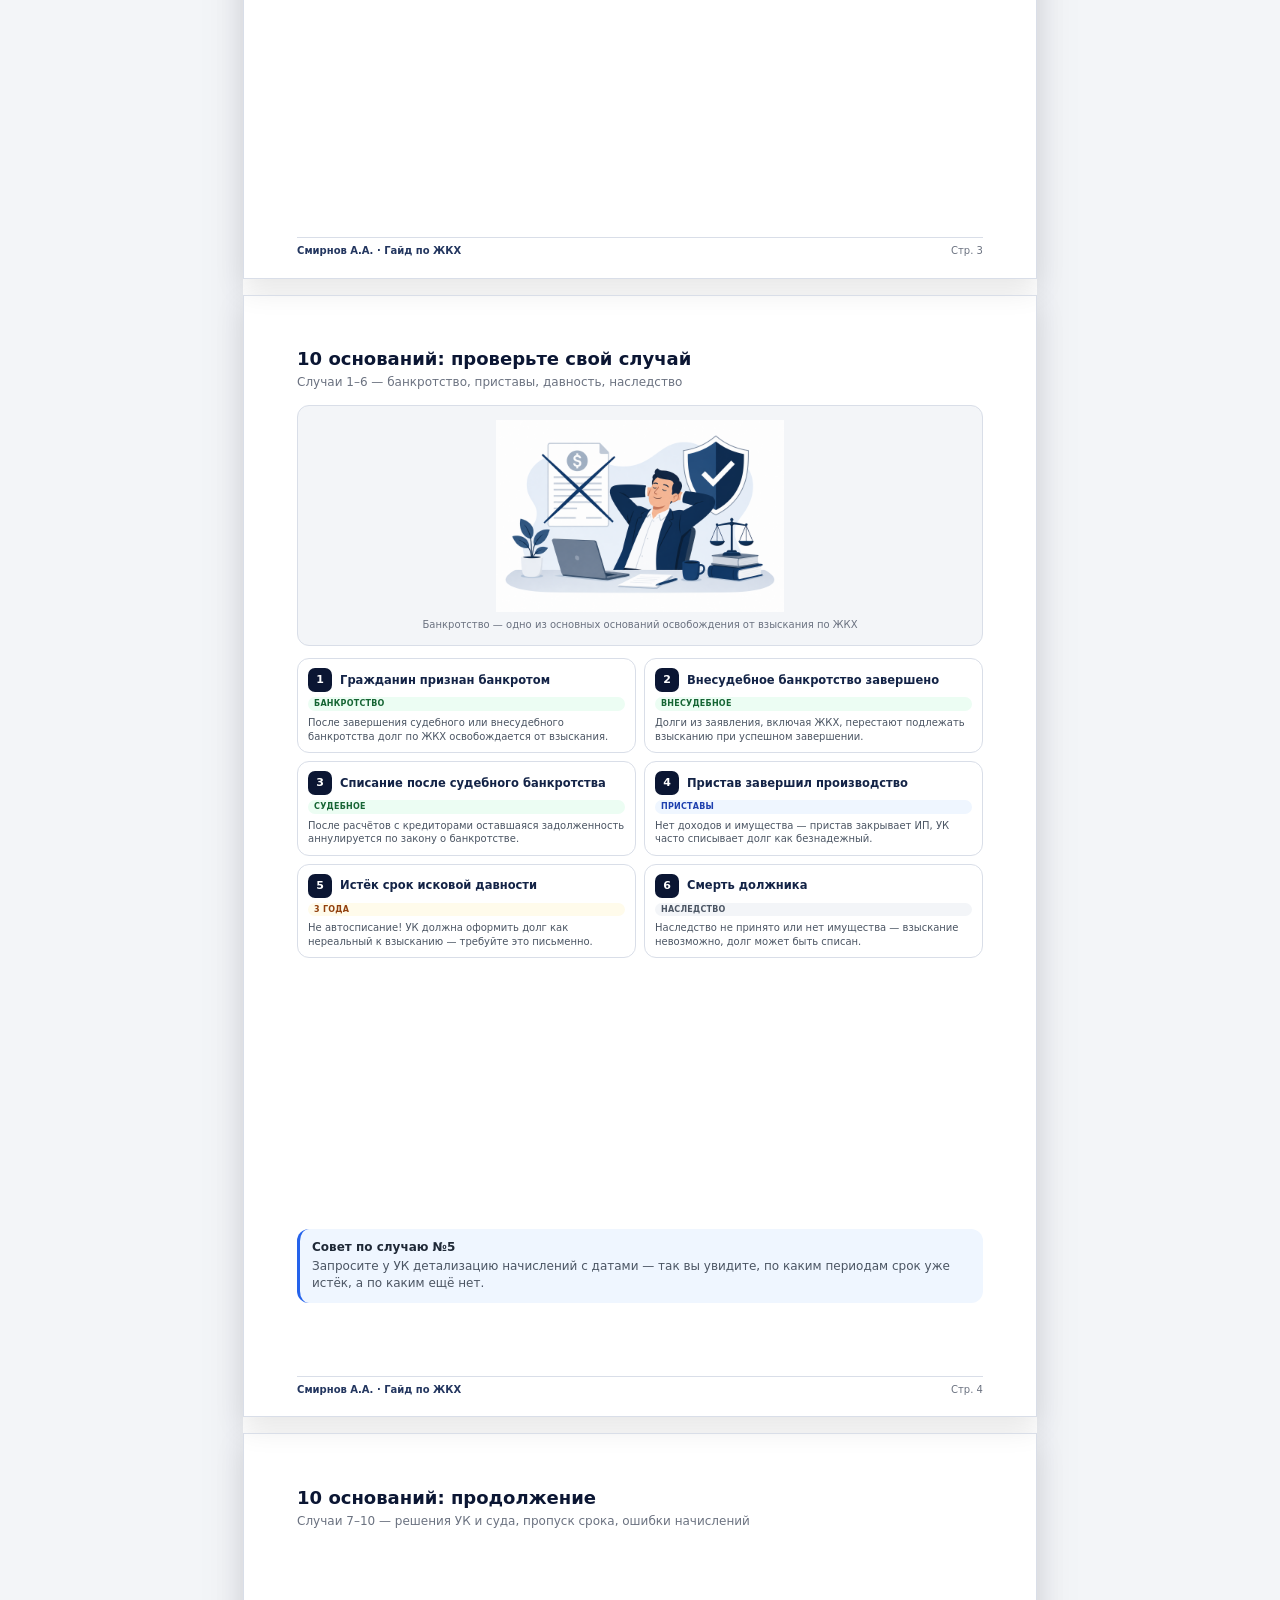
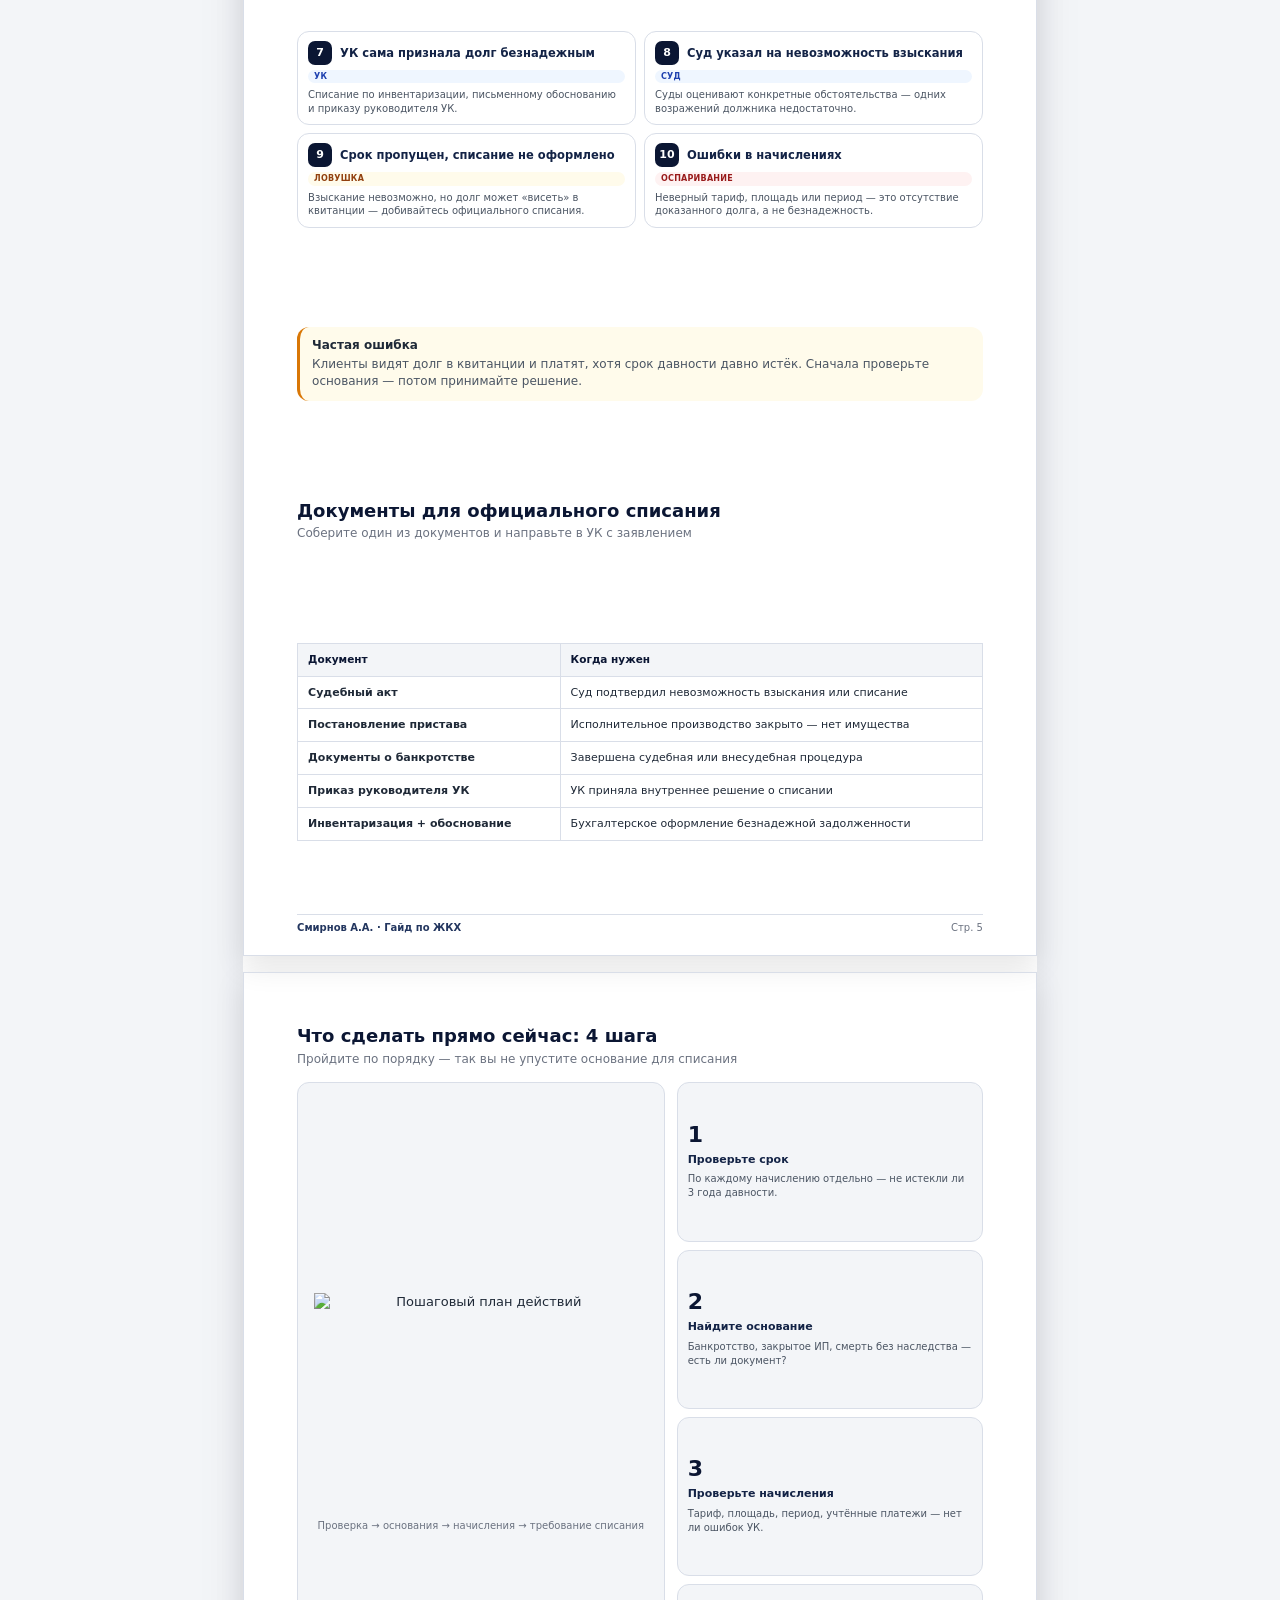
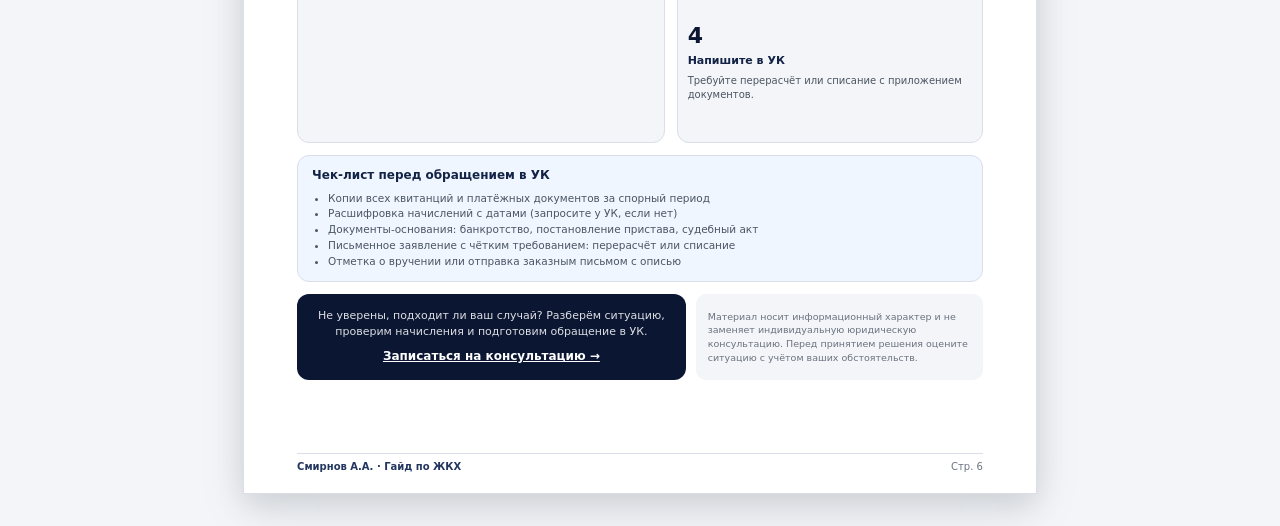
==== commit 8f023221: "Update guide-zhkh-beznadezhnyj-dolg.html 25" ====
--- a/guide-zhkh-beznadezhnyj-dolg.html
+++ b/guide-zhkh-beznadezhnyj-dolg.html
@@ -249,7 +249,7 @@
           </div>
 
           <figure class="figure-img figure-img--xl">
-            <img src="assets/guide-zhkh-bankruptcy.png" alt="Банкротство и списание долга по ЖКХ" />
+            <img src="assets/list4.jpg" alt="Банкротство и списание долга по ЖКХ" />
             <figcaption>Банкротство — одно из основных оснований освобождения от взыскания по ЖКХ</figcaption>
           </figure>
 
@@ -417,7 +417,7 @@
 
           <div class="steps-hero">
             <figure class="figure-img figure-img--hero">
-              <img src="assets/guide-zhkh-steps.png" alt="Пошаговый план действий" />
+              <img src="assets/list6.jpg" alt="Пошаговый план действий" />
               <figcaption>Проверка → основания → начисления → требование списания</figcaption>
             </figure>
             <div class="steps-row">
--- a/guide-zhkh.css
+++ b/guide-zhkh.css
@@ -372,18 +372,26 @@
 
 .intro-visual {
   display: grid;
-  grid-template-columns: 1fr 1.15fr;
+  /*grid-template-columns: 1fr 1.15fr;*/
+  grid-template-columns: minmax(0, 1fr) minmax(0, 1.15fr);
   gap: 12px;
-  flex: 1;
+  /*flex: 1;*/
   align-items: stretch;
   min-height: 0;
 }
 
+.intro-visual__text,
+.figure-img--intro {
+  height: 100%;
+  min-width: 0;
+}
+
 .intro-visual__text {
   display: flex;
   flex-direction: column;
   justify-content: space-between;
   gap: 10px;
+  min-width: 0;
 }
 
 .page--intro .square-row { gap: 12px; }
@@ -393,16 +401,20 @@
   display: flex;
   flex-direction: column;
   justify-content: center;
-  height: 100%;
-  min-height: 168px;
+  min-width: 0;
+  /*height: 100%;
+  min-height: 168px;*/
   padding: 14px;
+  min-height: 0;
 }
 
 .figure-img--intro img {
   width: 100%;
   max-width: 100%;
-  max-height: 155px;
-  flex: 1;
+  max-height: 100%;
+  height: auto;
+  /*max-height: 155px;
+  flex: 1;*/
   object-fit: contain;
 }
 
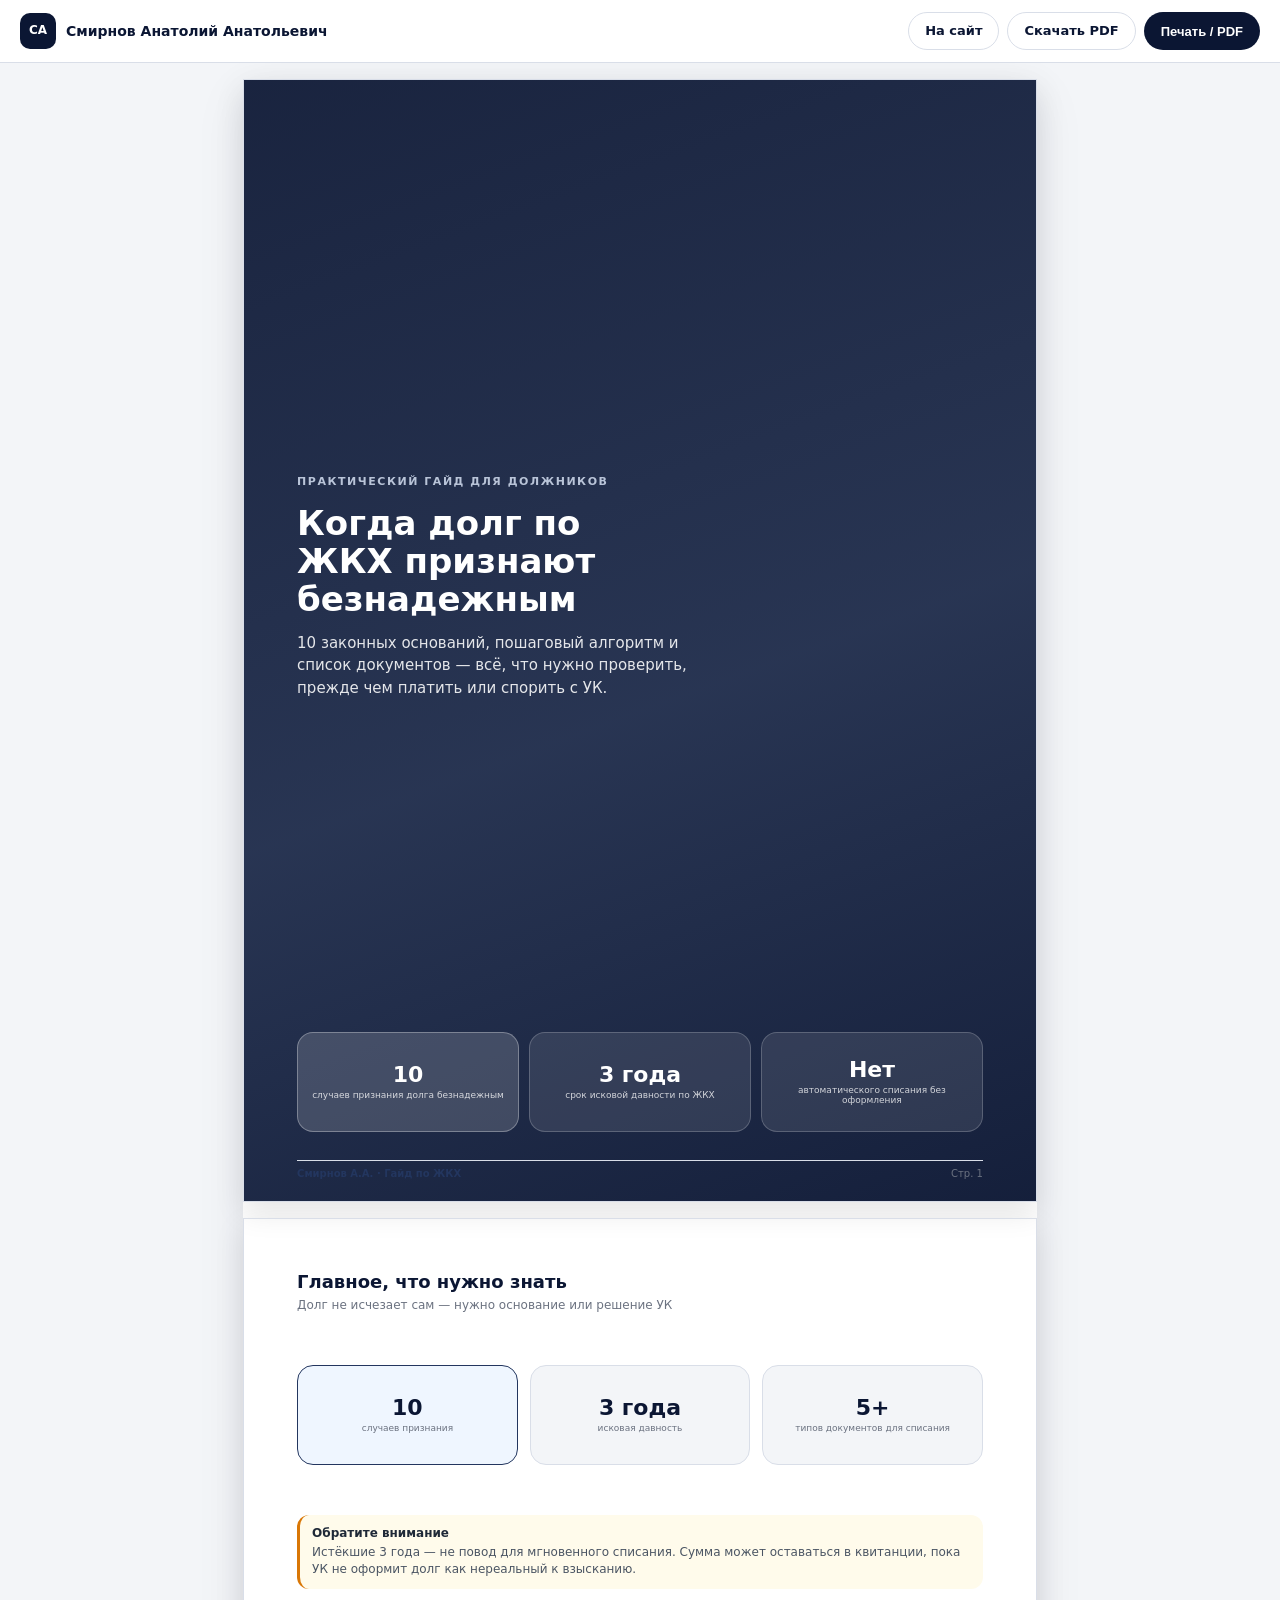
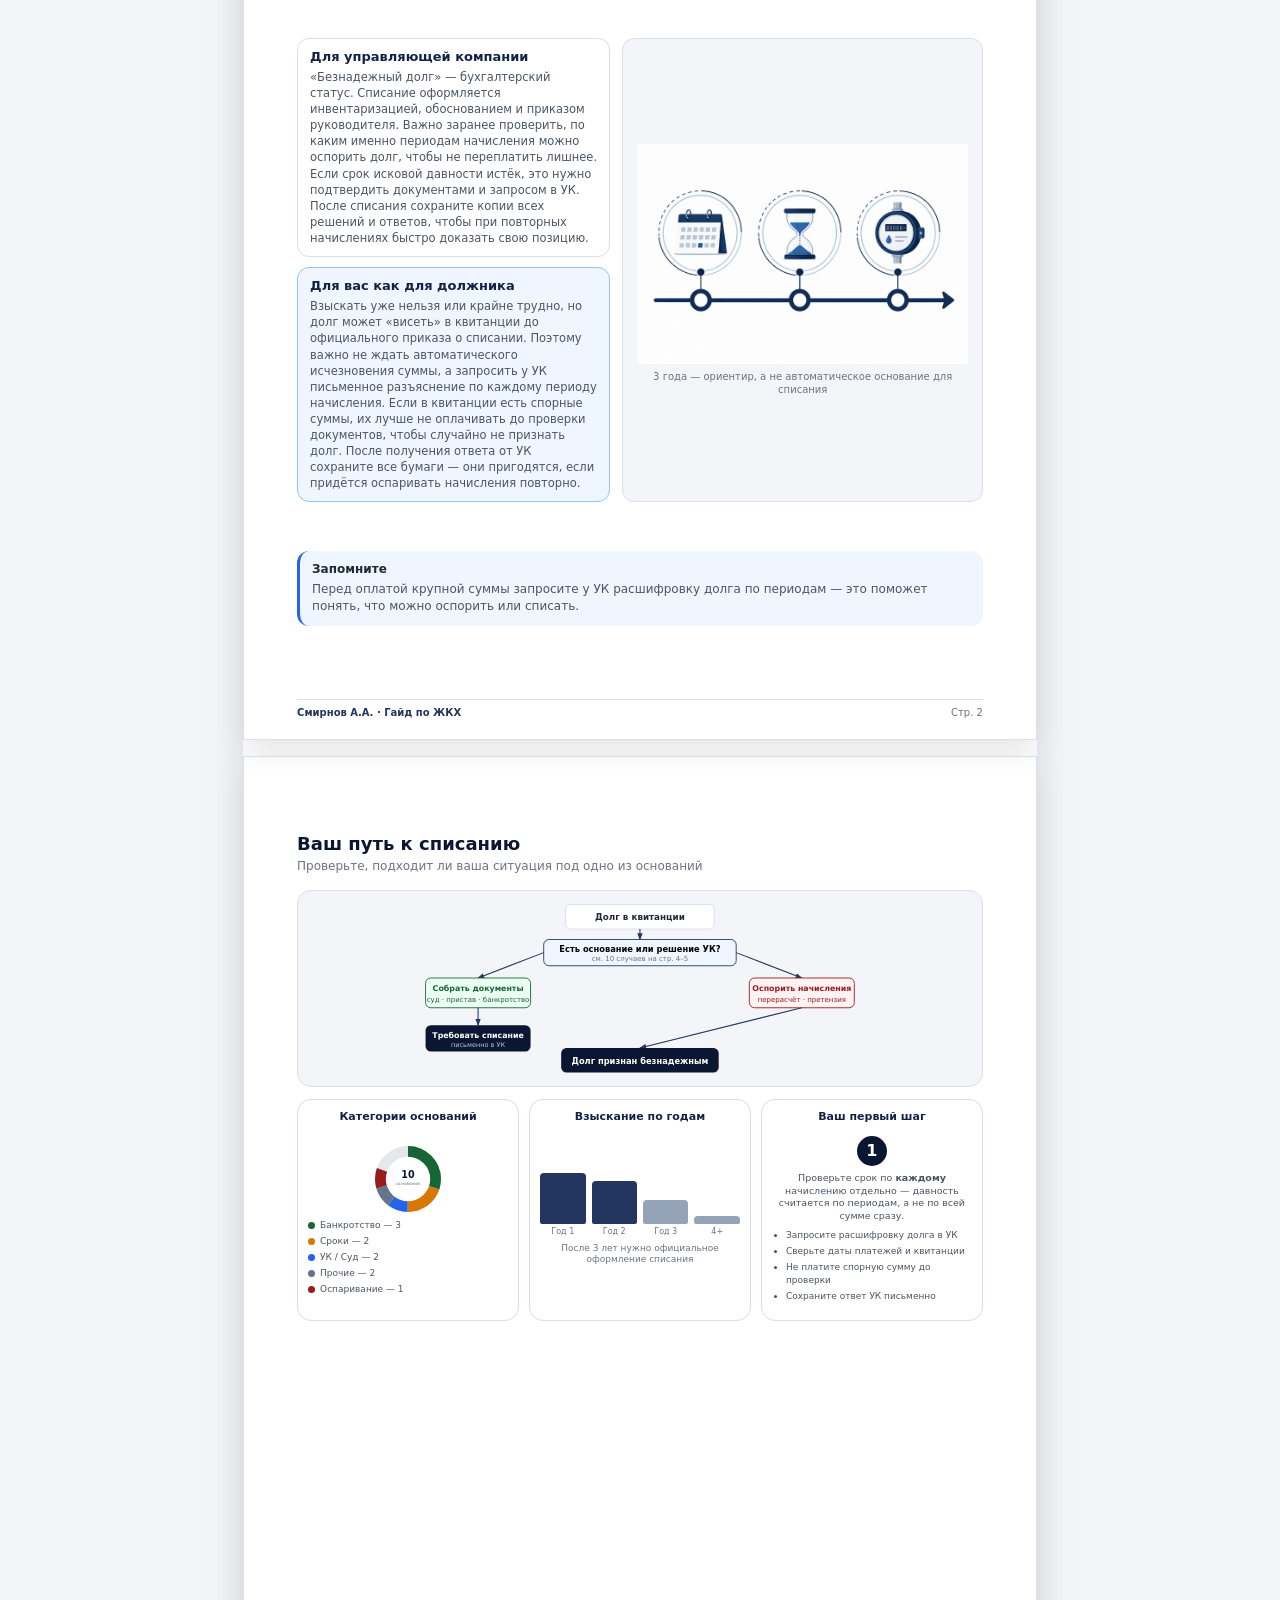
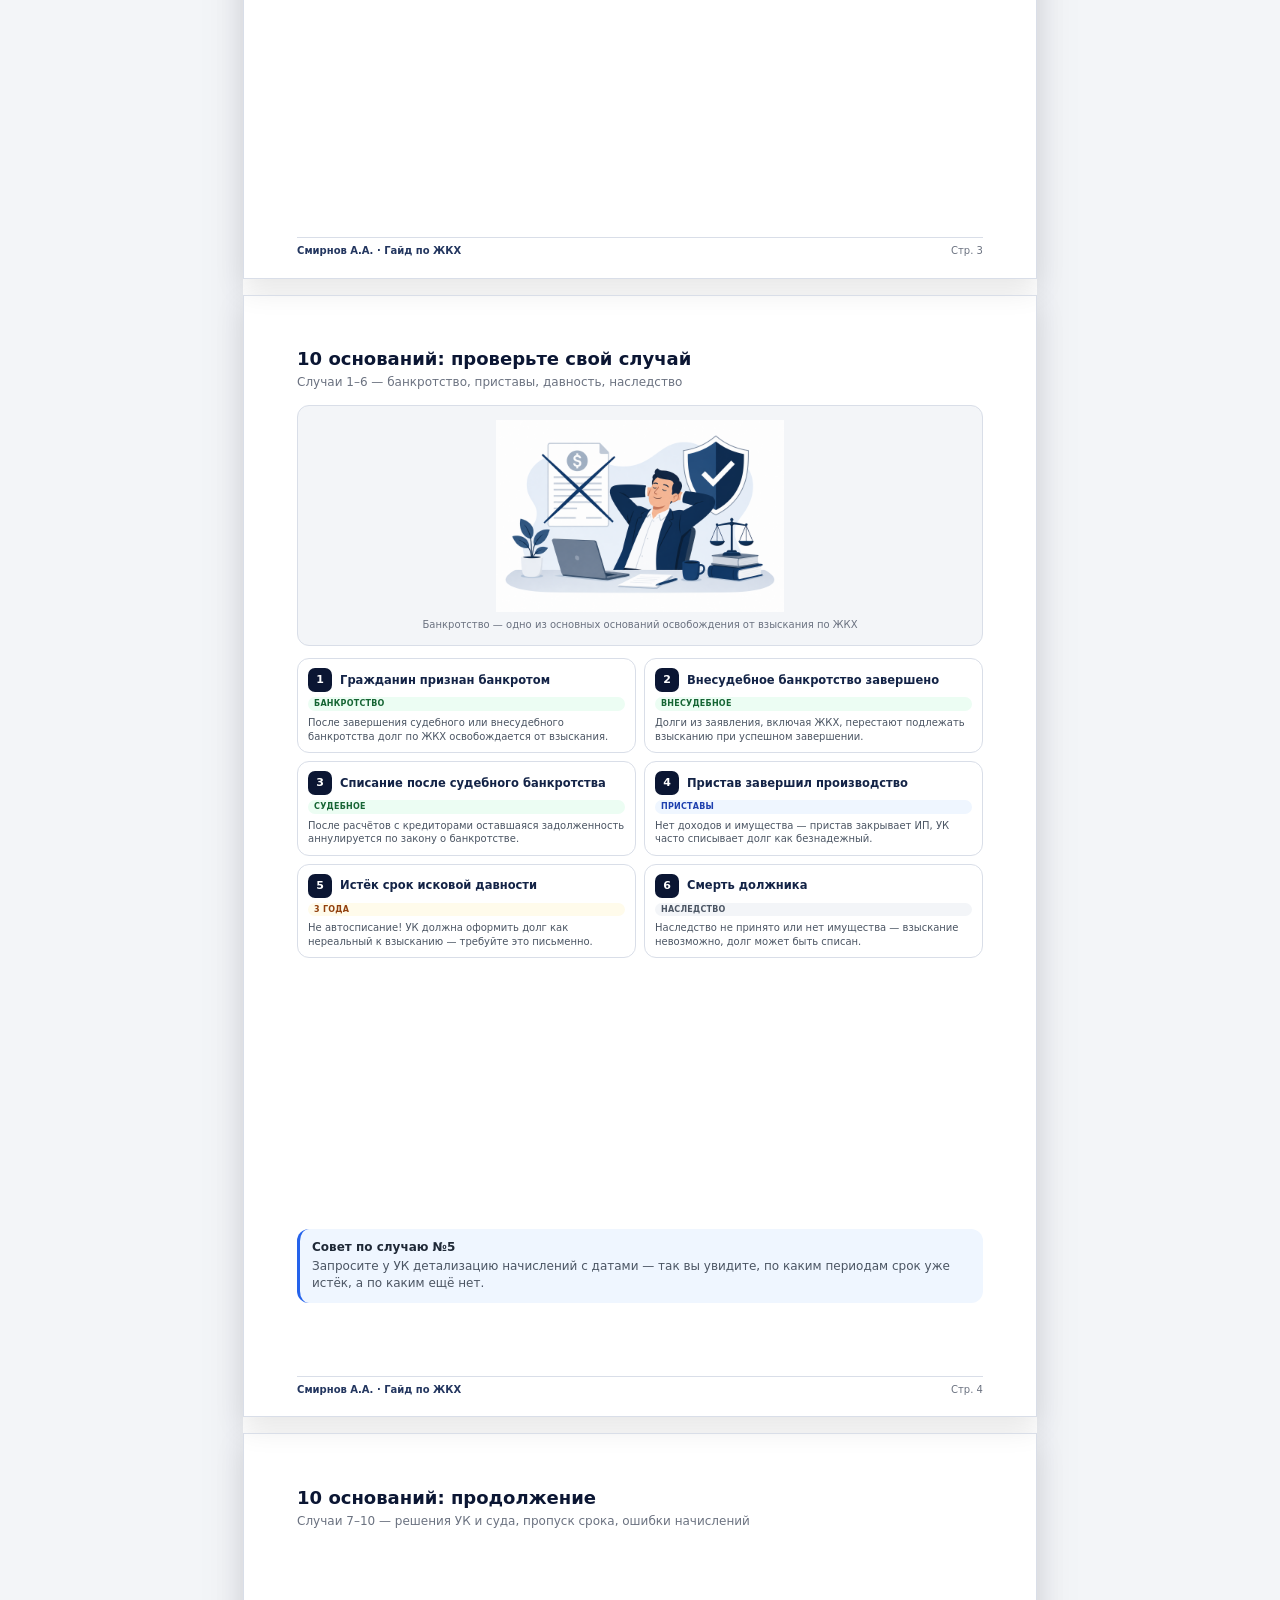
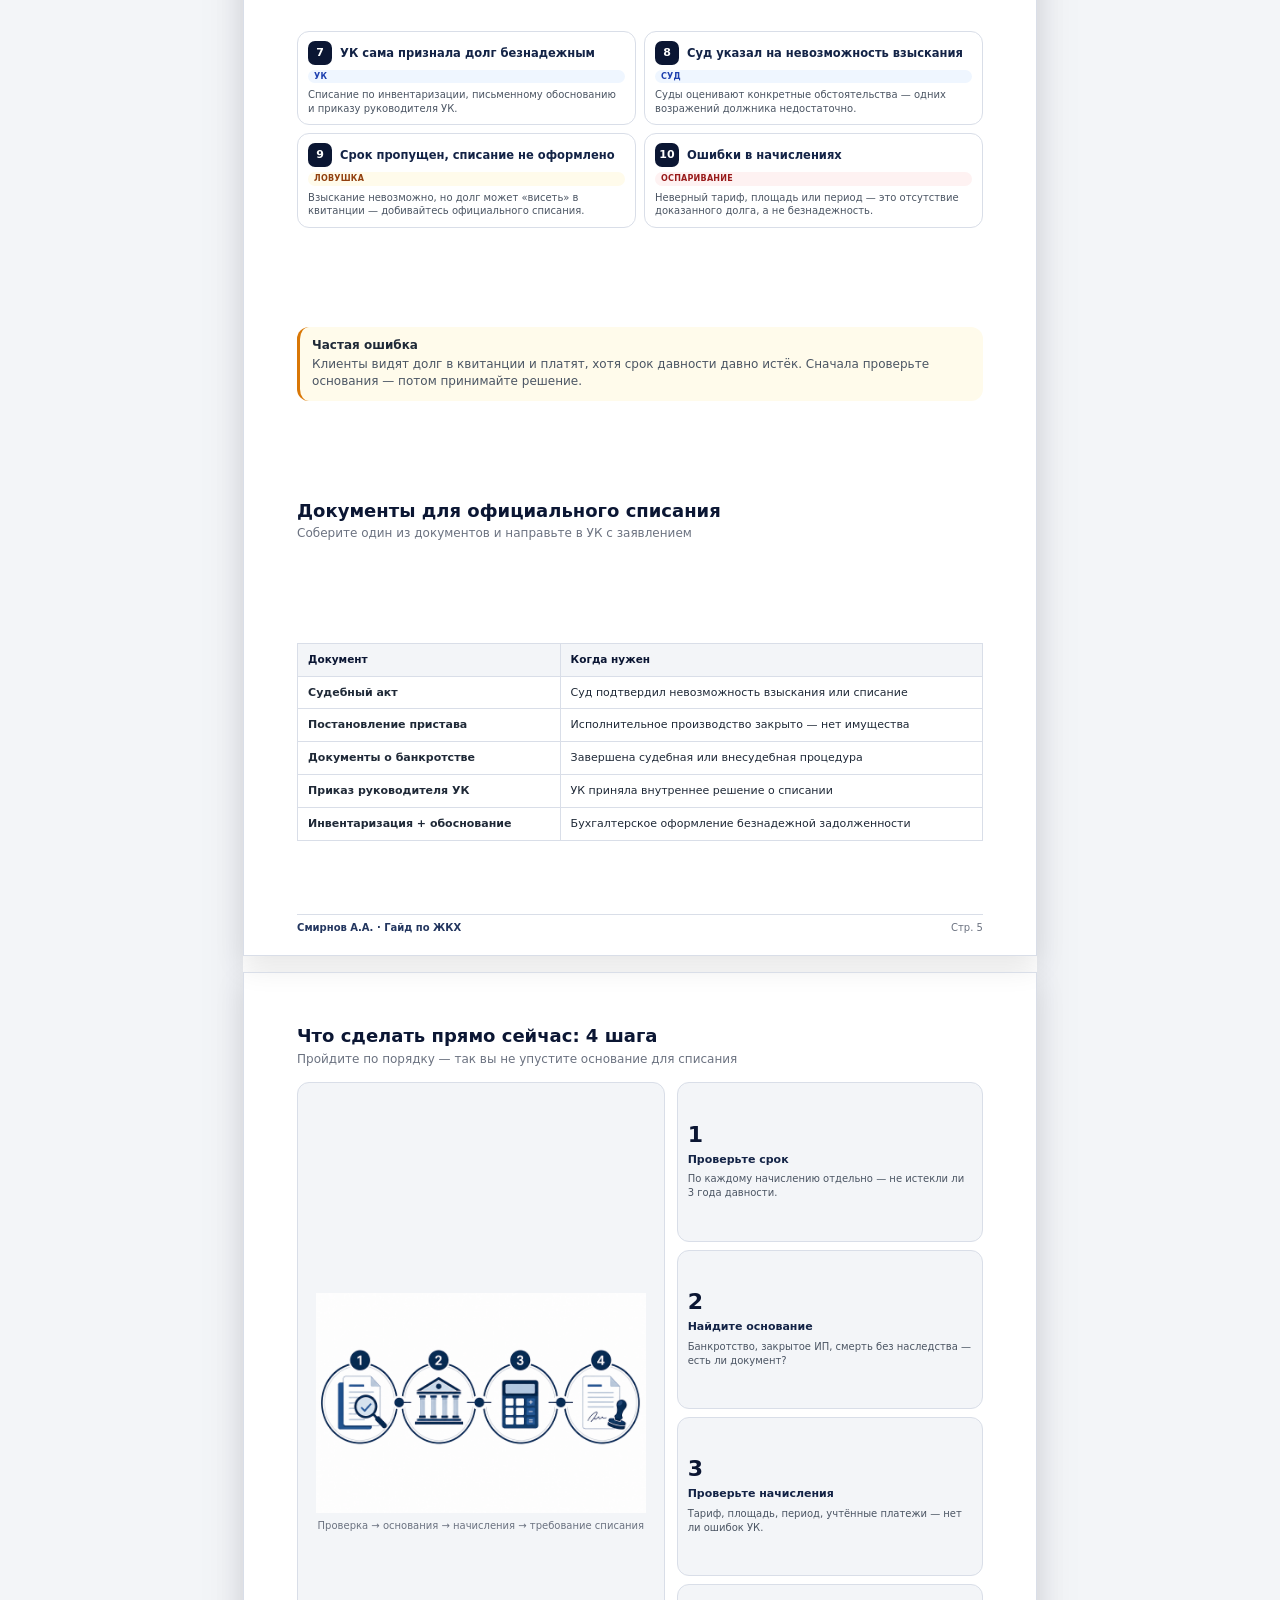
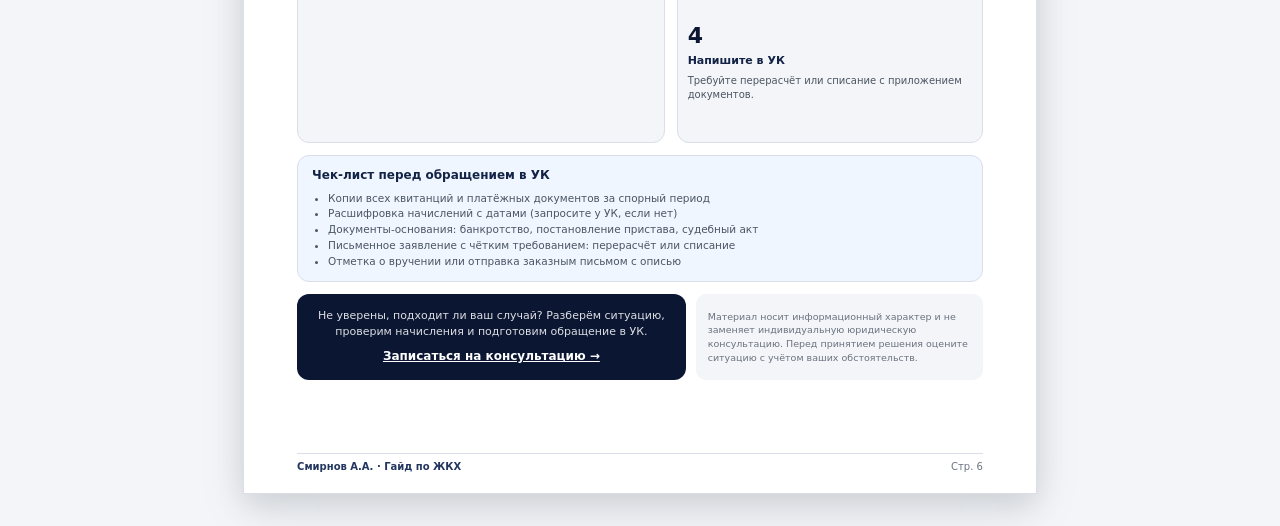
==== commit 7f029c6b: "Update guide-zhkh-beznadezhnyj-dolg.html 30" ====
--- a/guide-zhkh-beznadezhnyj-dolg.html
+++ b/guide-zhkh-beznadezhnyj-dolg.html
@@ -114,7 +114,7 @@
               </div>
             </div>
             <figure class="figure-img figure-img--intro">
-              <img src="assets/list2.jpg" alt="Срок исковой давности по ЖКХ">
+              <img src="assets/list2.png" alt="Срок исковой давности по ЖКХ">
               <figcaption>3 года — ориентир, а не автоматическое основание для списания</figcaption>
             </figure>
           </div>
@@ -249,7 +249,7 @@
           </div>
 
           <figure class="figure-img figure-img--xl">
-            <img src="assets/list4.jpg" alt="Банкротство и списание долга по ЖКХ" />
+            <img src="assets/list4.png" alt="Банкротство и списание долга по ЖКХ" />
             <figcaption>Банкротство — одно из основных оснований освобождения от взыскания по ЖКХ</figcaption>
           </figure>
 
@@ -417,7 +417,7 @@
 
           <div class="steps-hero">
             <figure class="figure-img figure-img--hero">
-              <img src="assets/list6.jpg" alt="Пошаговый план действий" />
+              <img src="assets/list6.png" alt="Пошаговый план действий" />
               <figcaption>Проверка → основания → начисления → требование списания</figcaption>
             </figure>
             <div class="steps-row">
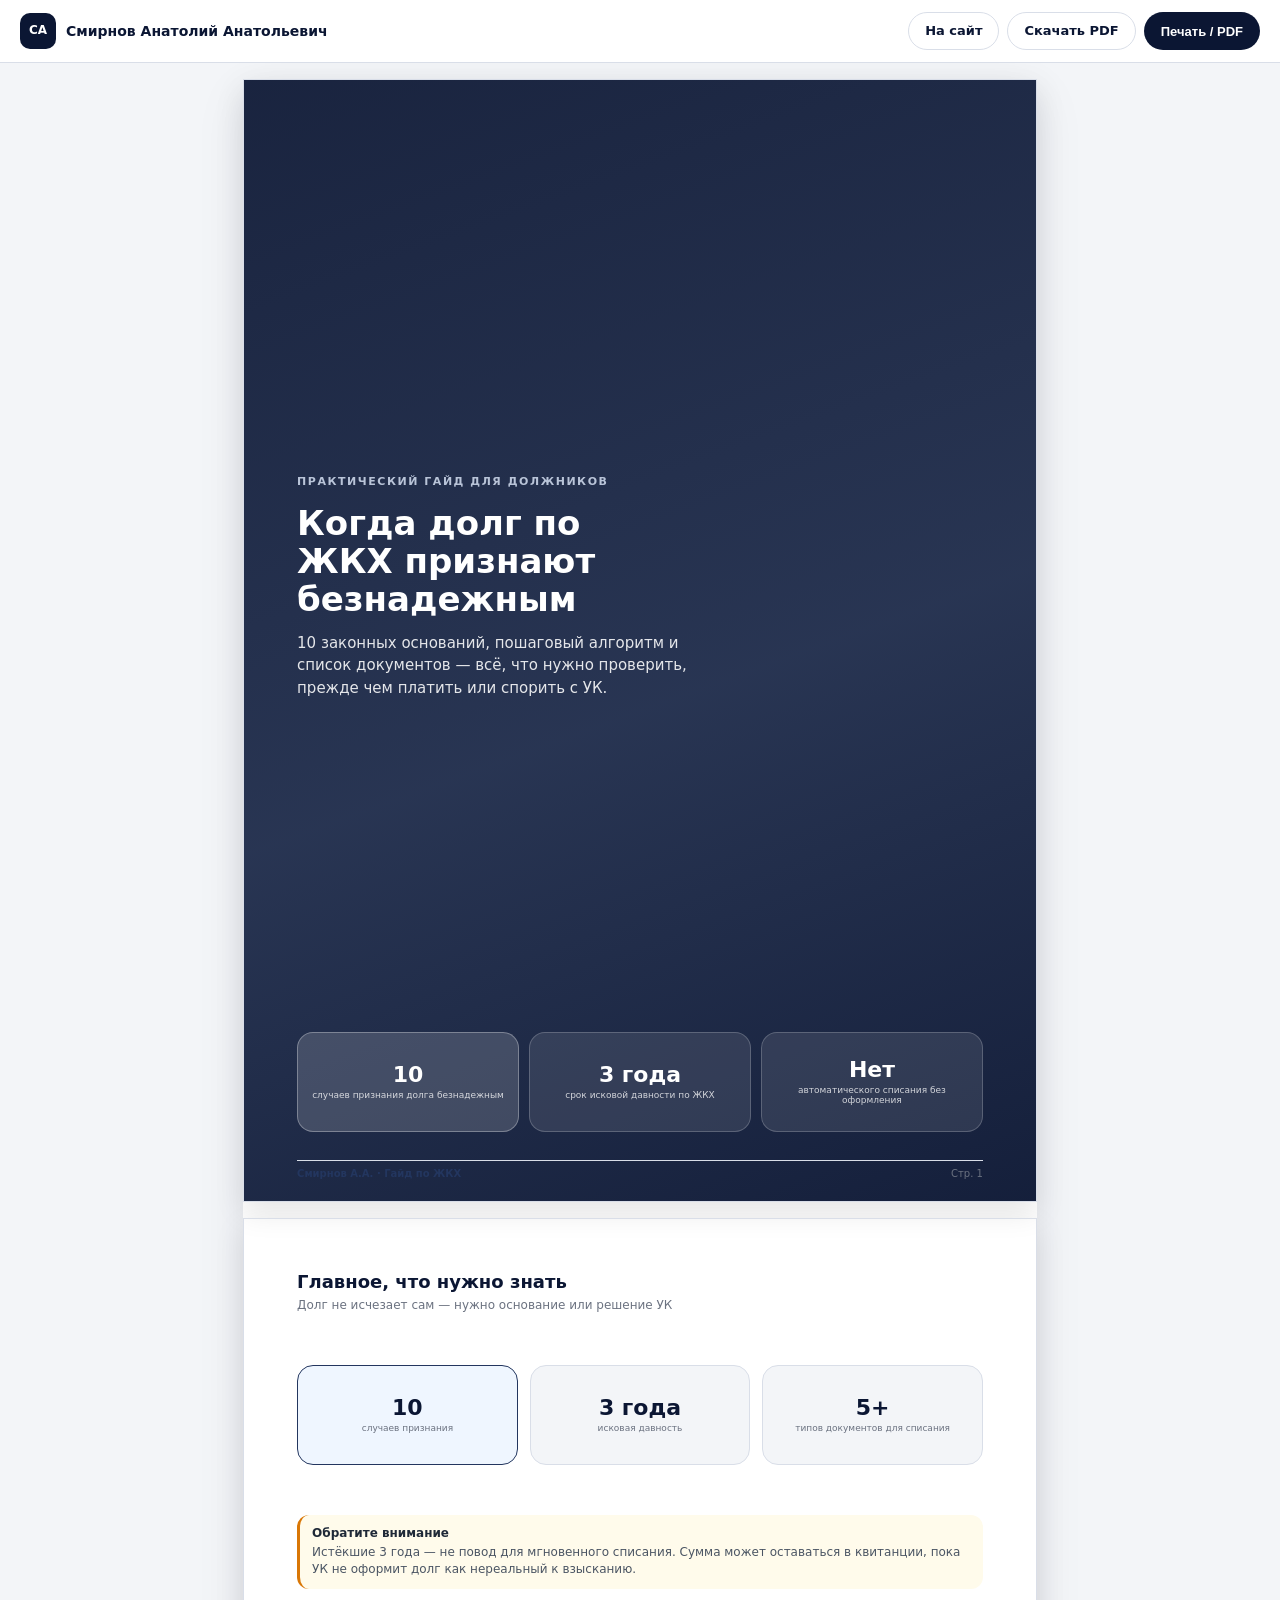
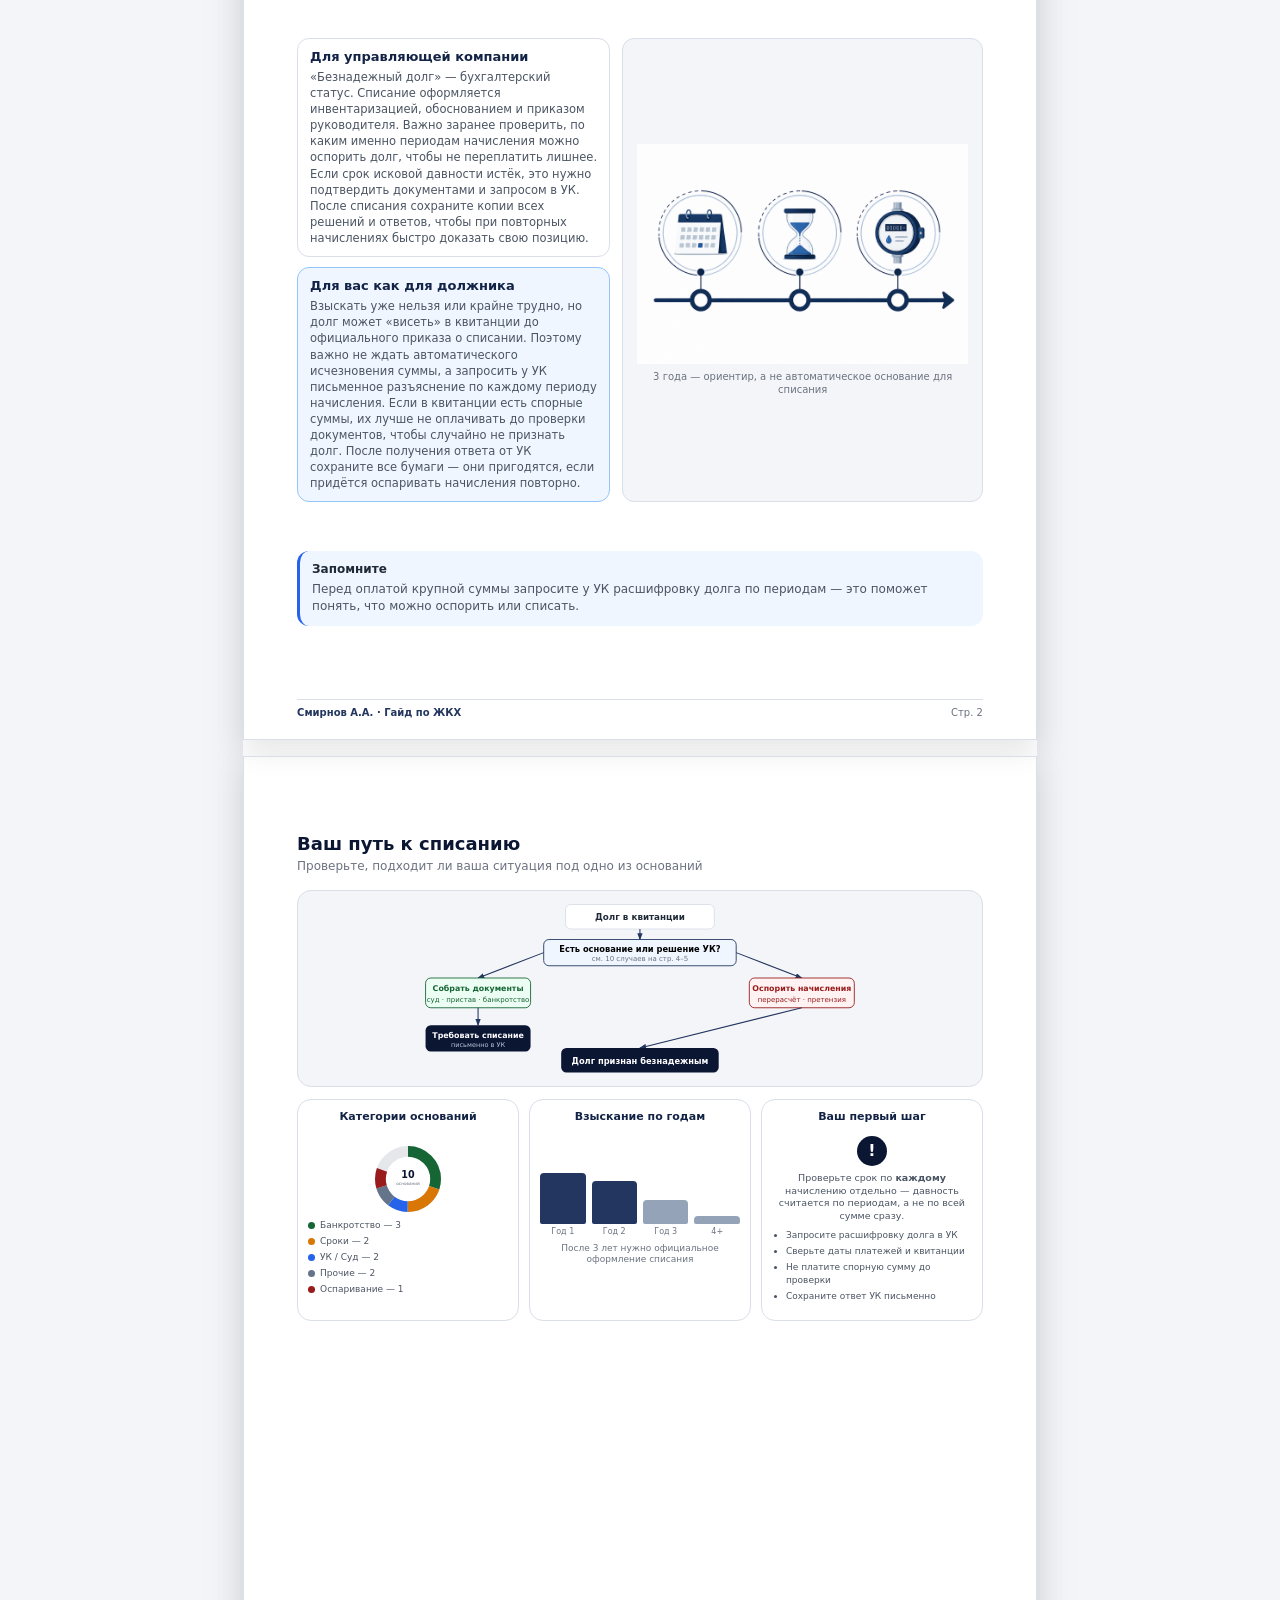
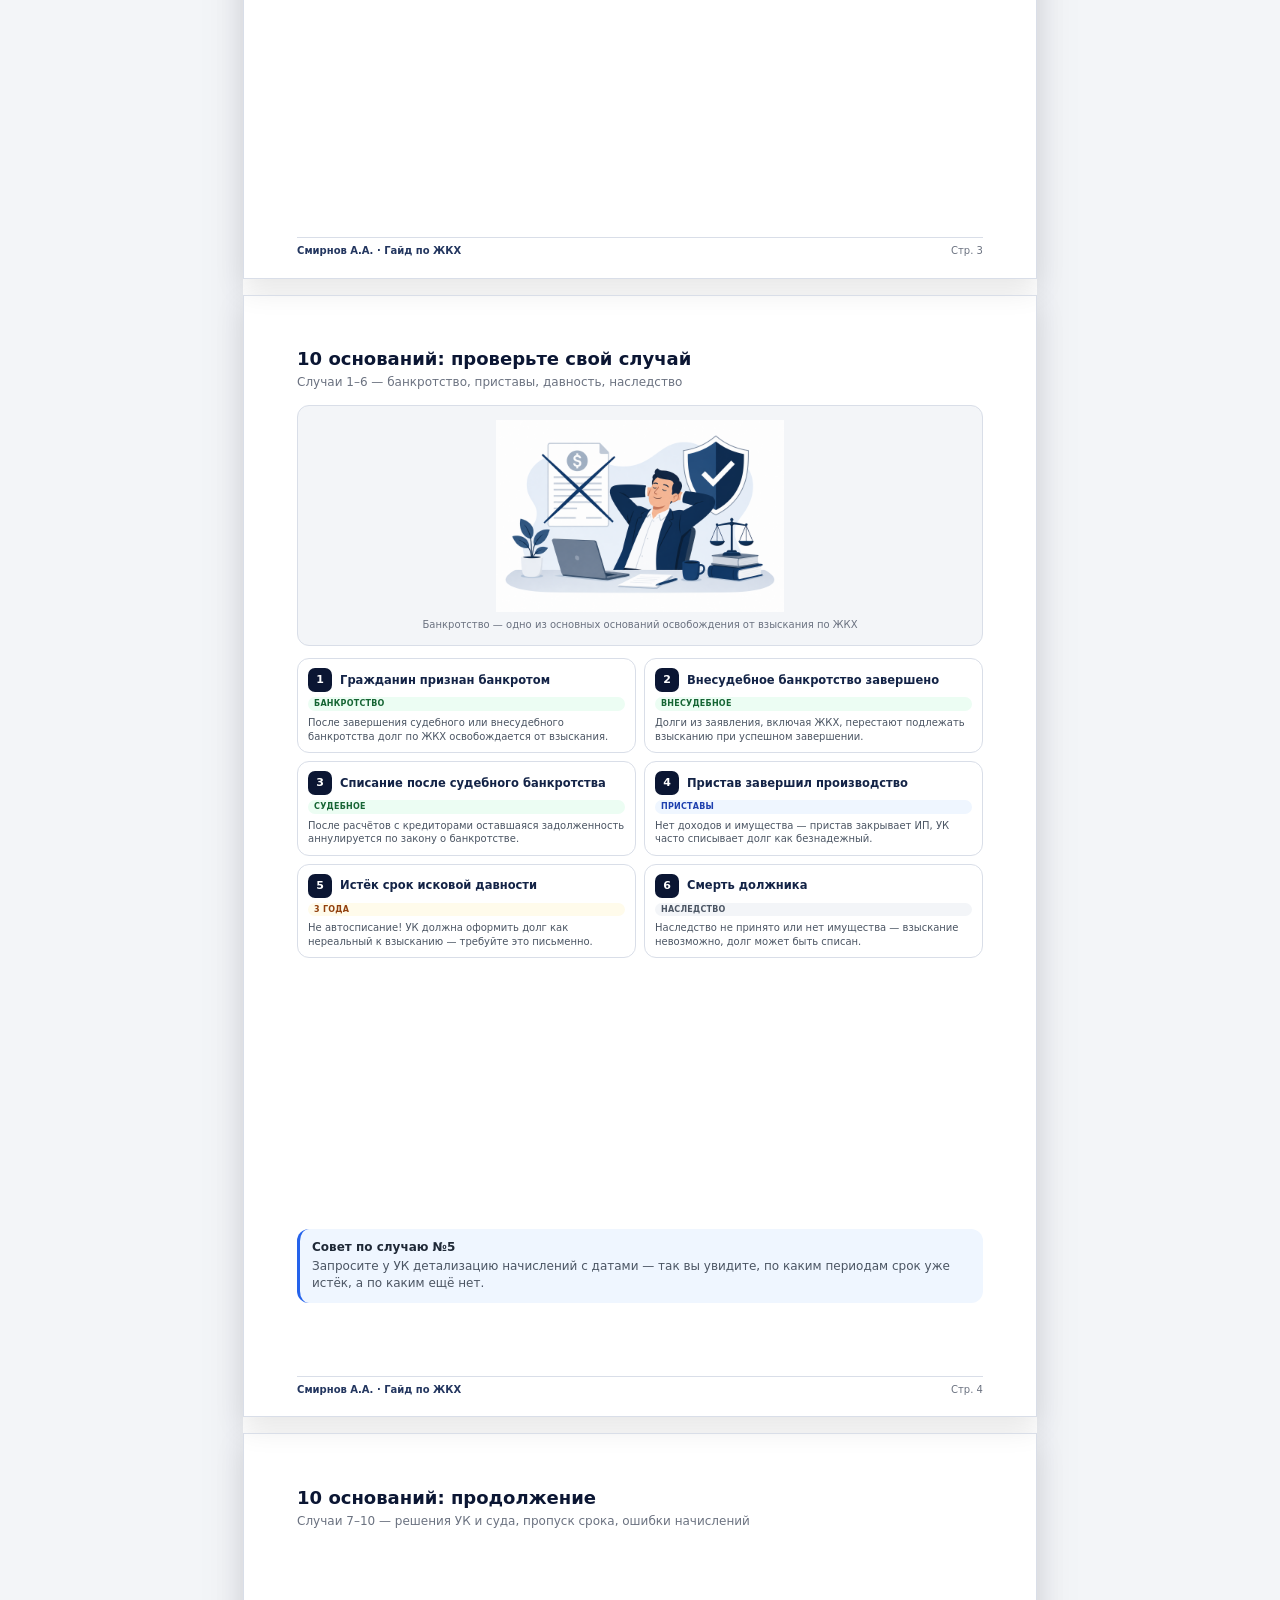
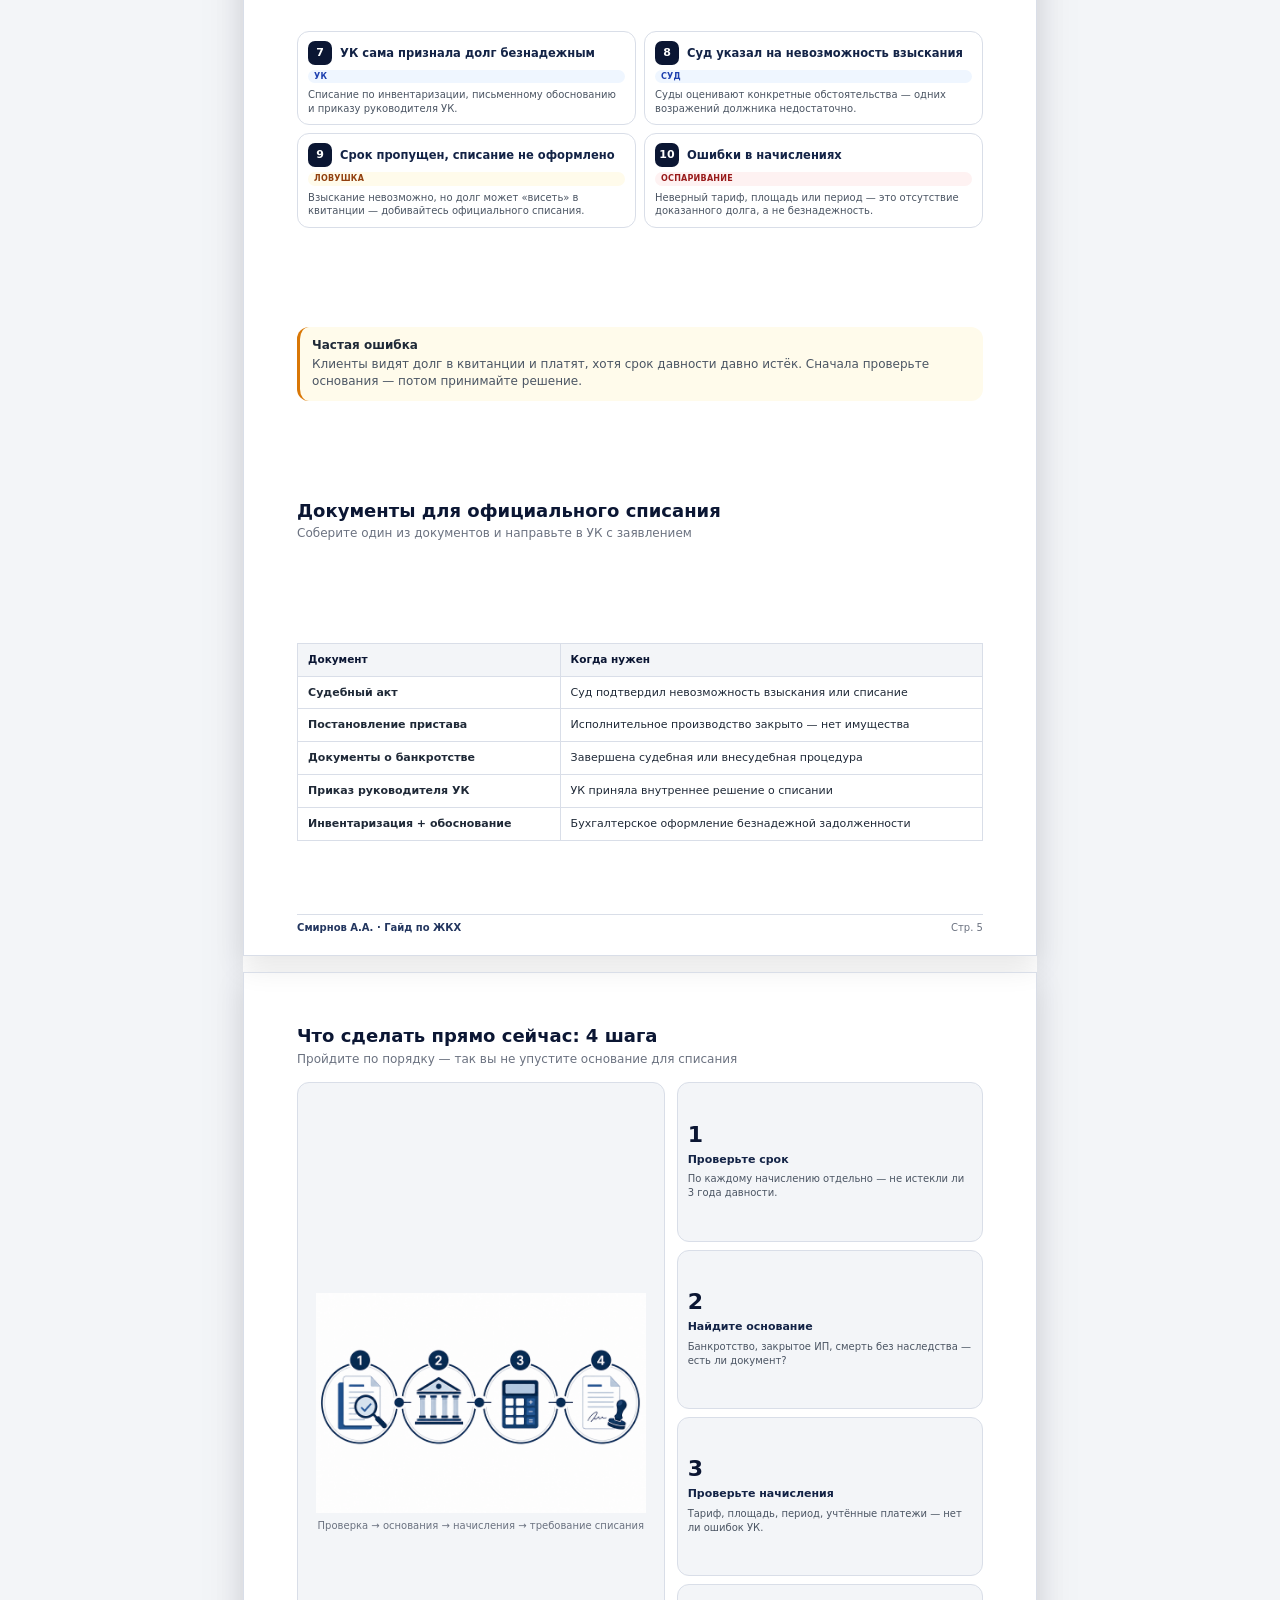
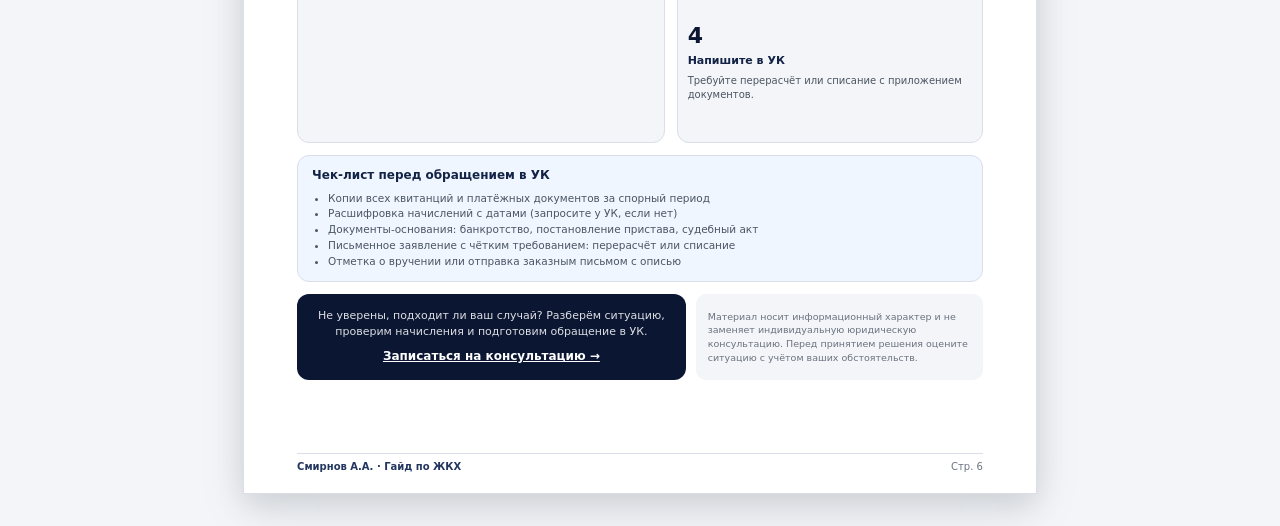
==== commit 94199c35: "Update guide-zhkh-beznadezhnyj-dolg.html 28" ====
--- a/guide-zhkh-beznadezhnyj-dolg.html
+++ b/guide-zhkh-beznadezhnyj-dolg.html
@@ -221,7 +221,7 @@
             <div class="chart-square tip-square">
               <h3>Ваш первый шаг</h3>
               <div class="chart-square__body" style="align-items:stretch">
-                <div class="tip-square__icon">1</div>
+                <div class="tip-square__icon">!</div>
                 <p>Проверьте срок по <strong>каждому</strong> начислению отдельно — давность считается по периодам, а не по всей сумме сразу.</p>
                 <ul class="tip-list">
                   <li>Запросите расшифровку долга в УК</li>
--- a/guide-zhkh.css
+++ b/guide-zhkh.css
@@ -816,6 +816,8 @@
     width: 210mm;
     height: 297mm;
     min-height: 297mm;
+    padding: var(--page-pad-top) var(--page-pad-x) var(--page-pad-bottom);
+    
     overflow: hidden;
     break-after: page;
     page-break-after: always;
@@ -830,6 +832,52 @@
   a {
     color: inherit;
     text-decoration: none;
+  }
+
+  .page__inner {
+    flex: none;
+    height: auto;
+    gap: 8px;
+    padding-bottom: 0;
+  }
+
+  .page__inner--spread {
+    justify-content: flex-start;
+  }
+
+  .page--intro .page__inner--spread {
+    gap: 8px;
+  }
+
+  .page--intro .square-row {
+    gap: 8px;
+  }
+
+  .page--intro .square-tile {
+    padding: 5px 4px;
+    height: 92px;
+  }
+
+  .intro-visual {
+    align-items: stretch;
+    min-height: 0;
+  }
+
+  .intro-visual__text,
+  .figure-img--intro {
+    height: auto;
+  }
+
+  .figure-img--intro {
+    padding: 10px 12px;
+  }
+
+  .figure-img--intro img {
+    max-height: 120px;
+  }
+
+  .page-footer {
+    bottom: 4mm;
   }
 }
 
